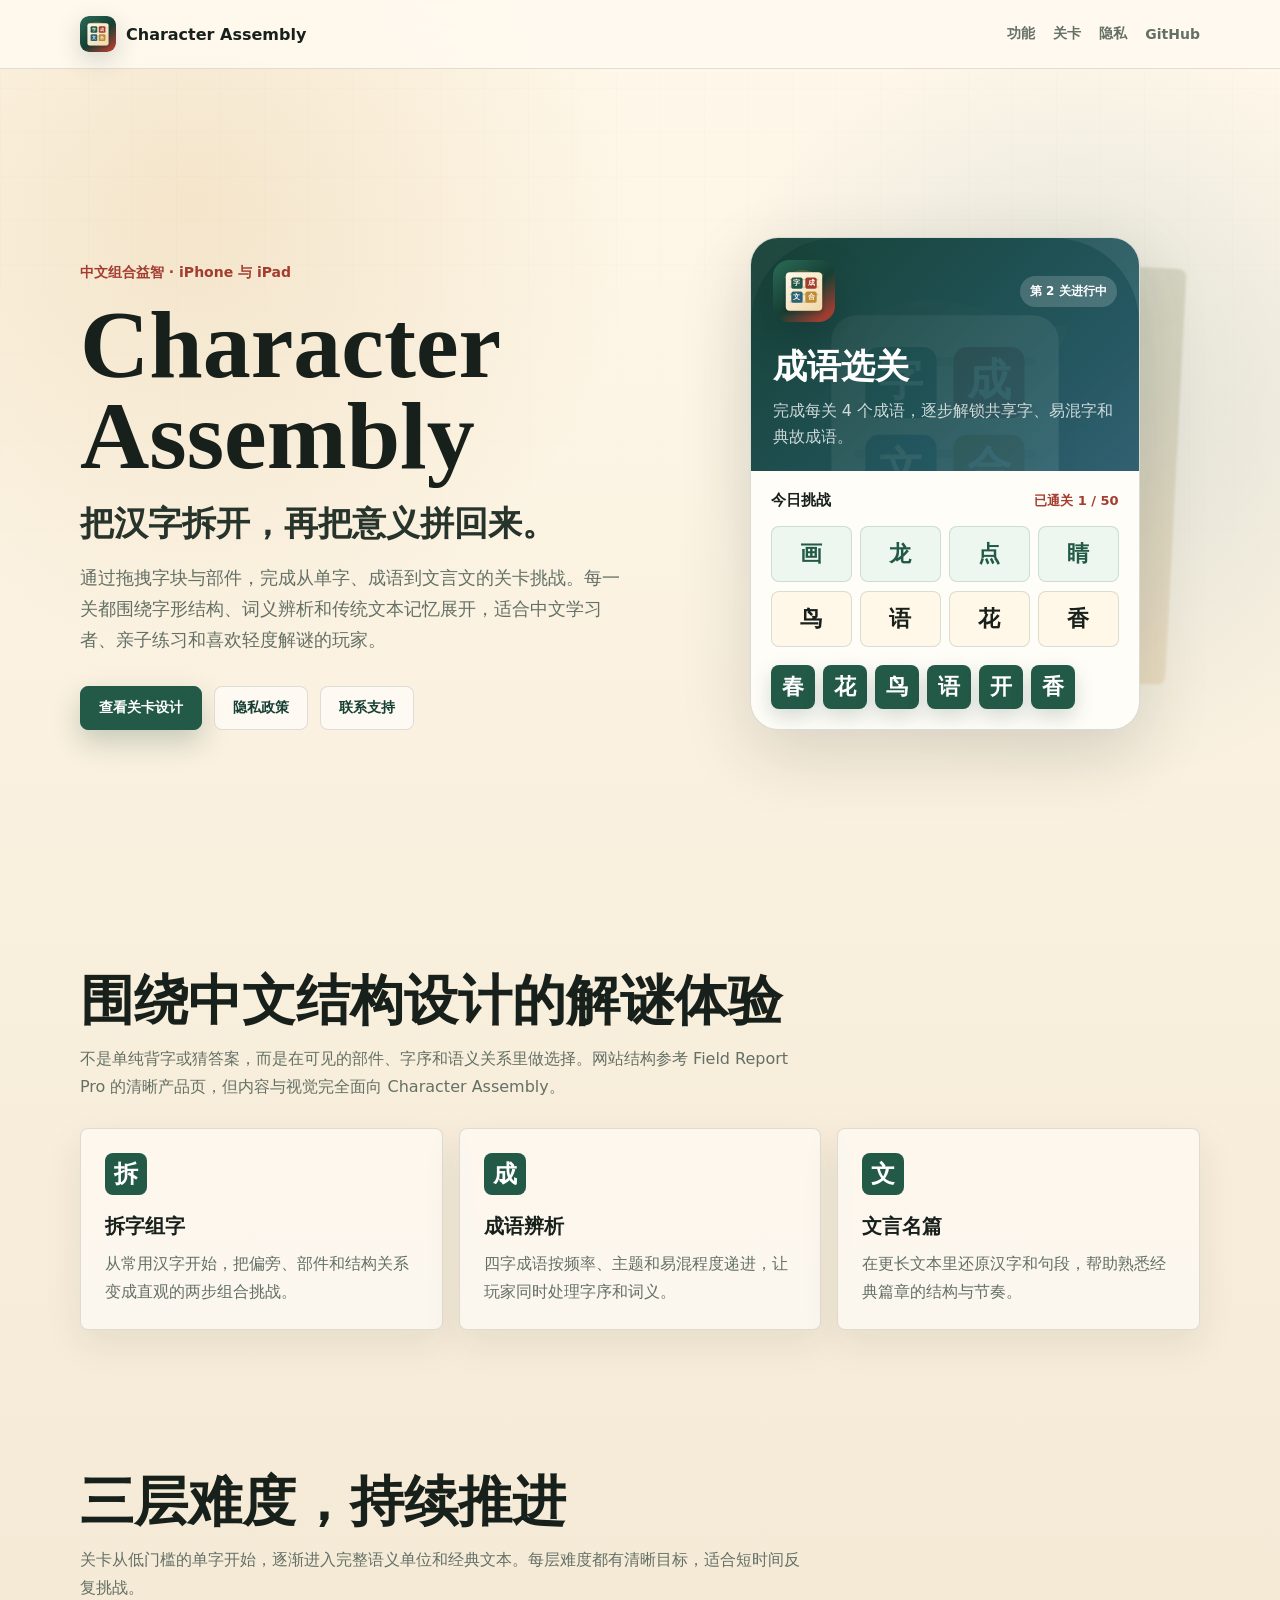
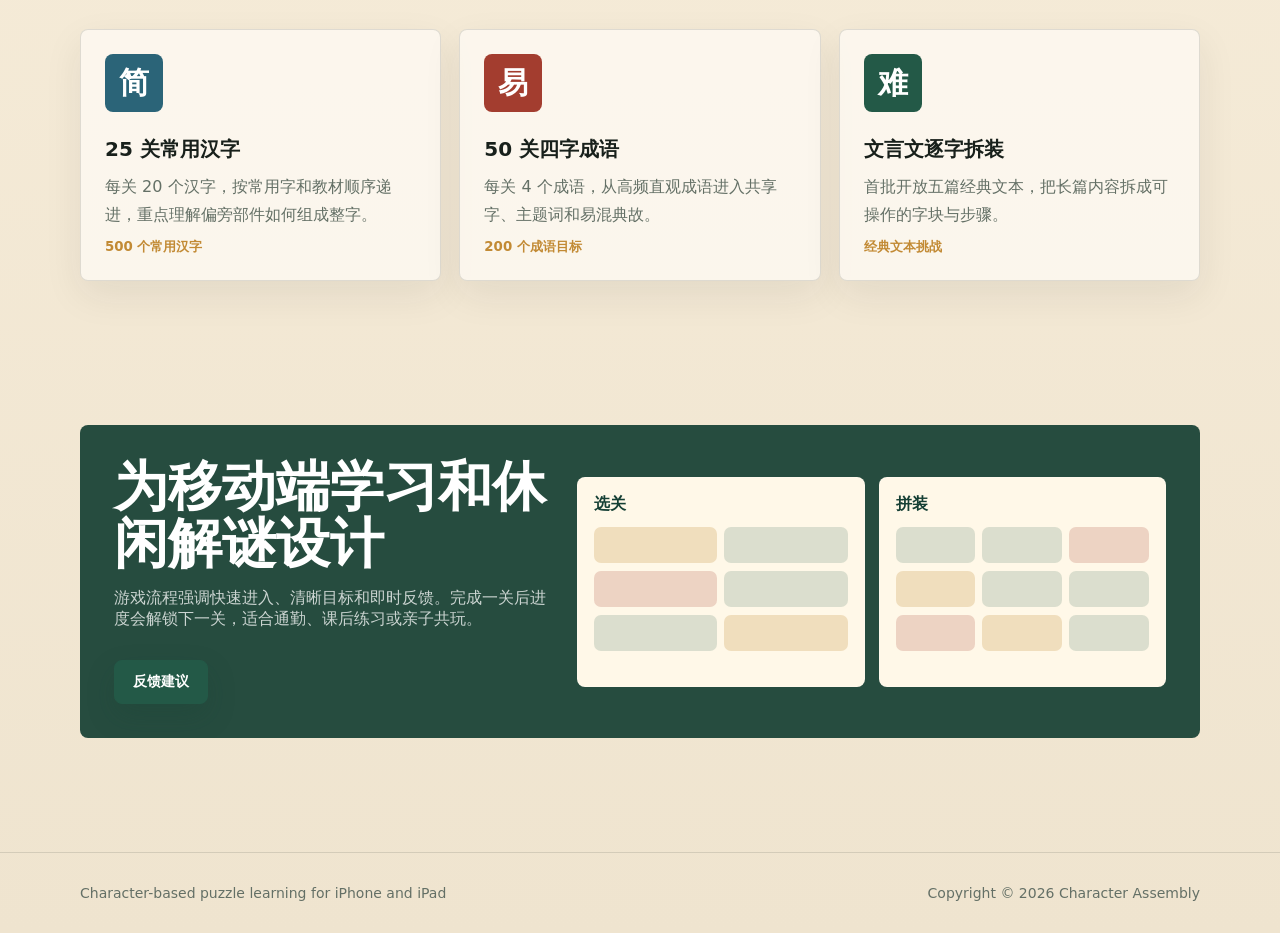
==== index.html @ bf9aca7c "官网" ====
<!doctype html>
<html lang="zh-CN">
  <head>
    <meta charset="utf-8">
    <meta name="viewport" content="width=device-width, initial-scale=1">
    <title>Character Assembly | 汉字、成语与文言文组合益智</title>
    <meta name="description" content="Character Assembly 是一款 iPhone 和 iPad 上的中文组合益智游戏，通过拆字、成语和文言文关卡学习汉字结构与传统文化。">
    <meta name="theme-color" content="#235947">
    <meta property="og:type" content="website">
    <meta property="og:site_name" content="Character Assembly">
    <meta property="og:title" content="Character Assembly">
    <meta property="og:description" content="汉字、成语与文言文组合益智游戏。">
    <meta property="og:image" content="https://phonixying.github.io/CharacterAssembly/assets/app-icon.svg">
    <link rel="icon" href="assets/app-icon.svg" type="image/svg+xml">
    <link rel="stylesheet" href="assets/site.css">
  </head>
  <body>
    <header class="site-header">
      <nav class="nav" aria-label="Main navigation">
        <a class="brand" href="./">
          <img src="assets/app-icon.svg" alt="">
          <span>Character Assembly</span>
        </a>
        <div class="nav-links">
          <a href="#features">功能</a>
          <a href="#stages">关卡</a>
          <a href="privacy/">隐私</a>
          <a href="https://github.com/PhonixYing/CharacterAssembly" target="_blank" rel="noreferrer">GitHub</a>
        </div>
      </nav>
    </header>

    <main class="page">
      <section class="hero">
        <div>
          <p class="eyebrow">中文组合益智 · iPhone 与 iPad</p>
          <h1>Character Assembly</h1>
          <p class="hero-subtitle">把汉字拆开，再把意义拼回来。</p>
          <p class="hero-copy">通过拖拽字块与部件，完成从单字、成语到文言文的关卡挑战。每一关都围绕字形结构、词义辨析和传统文本记忆展开，适合中文学习者、亲子练习和喜欢轻度解谜的玩家。</p>
          <div class="actions">
            <a class="button primary" href="#stages">查看关卡设计</a>
            <a class="button secondary" href="privacy/">隐私政策</a>
            <a class="button secondary" href="mailto:lidonghui11911@gmail.com">联系支持</a>
          </div>
        </div>

        <div class="hero-visual" aria-label="Character Assembly app preview">
          <div class="app-card">
            <div class="app-top">
              <div class="app-top-row">
                <img class="app-icon" src="assets/app-icon.svg" alt="">
                <span class="pill">第 2 关进行中</span>
              </div>
              <div class="app-title">成语选关</div>
              <p class="app-caption">完成每关 4 个成语，逐步解锁共享字、易混字和典故成语。</p>
            </div>
            <div class="stage-panel">
              <div class="app-stage-head">
                <strong>今日挑战</strong>
                <span class="progress">已通关 1 / 50</span>
              </div>
              <div class="stage-line">
                <div class="target done">画</div>
                <div class="target done">龙</div>
                <div class="target done">点</div>
                <div class="target done">睛</div>
              </div>
              <div class="stage-line">
                <div class="target">鸟</div>
                <div class="target">语</div>
                <div class="target">花</div>
                <div class="target">香</div>
              </div>
              <div class="tile-pool" aria-hidden="true">
                <span class="tile">春</span>
                <span class="tile">花</span>
                <span class="tile">鸟</span>
                <span class="tile">语</span>
                <span class="tile">开</span>
                <span class="tile">香</span>
              </div>
            </div>
          </div>
        </div>
      </section>

      <section class="section" id="features">
        <div class="section-head">
          <h2>围绕中文结构设计的解谜体验</h2>
          <p>不是单纯背字或猜答案，而是在可见的部件、字序和语义关系里做选择。网站结构参考 Field Report Pro 的清晰产品页，但内容与视觉完全面向 Character Assembly。</p>
        </div>
        <div class="feature-grid">
          <article class="feature">
            <div class="feature-mark">拆</div>
            <h3>拆字组字</h3>
            <p>从常用汉字开始，把偏旁、部件和结构关系变成直观的两步组合挑战。</p>
          </article>
          <article class="feature">
            <div class="feature-mark">成</div>
            <h3>成语辨析</h3>
            <p>四字成语按频率、主题和易混程度递进，让玩家同时处理字序和词义。</p>
          </article>
          <article class="feature">
            <div class="feature-mark">文</div>
            <h3>文言名篇</h3>
            <p>在更长文本里还原汉字和句段，帮助熟悉经典篇章的结构与节奏。</p>
          </article>
        </div>
      </section>

      <section class="section" id="stages">
        <div class="section-head">
          <h2>三层难度，持续推进</h2>
          <p>关卡从低门槛的单字开始，逐渐进入完整语义单位和经典文本。每层难度都有清晰目标，适合短时间反复挑战。</p>
        </div>
        <div class="modes">
          <article class="mode">
            <div class="mode-label">简</div>
            <h3>25 关常用汉字</h3>
            <p>每关 20 个汉字，按常用字和教材顺序递进，重点理解偏旁部件如何组成整字。</p>
            <small>500 个常用汉字</small>
          </article>
          <article class="mode">
            <div class="mode-label">易</div>
            <h3>50 关四字成语</h3>
            <p>每关 4 个成语，从高频直观成语进入共享字、主题词和易混典故。</p>
            <small>200 个成语目标</small>
          </article>
          <article class="mode">
            <div class="mode-label">难</div>
            <h3>文言文逐字拆装</h3>
            <p>首批开放五篇经典文本，把长篇内容拆成可操作的字块与步骤。</p>
            <small>经典文本挑战</small>
          </article>
        </div>
      </section>

      <section class="section">
        <div class="screenshot-band">
          <div>
            <h2>为移动端学习和休闲解谜设计</h2>
            <p>游戏流程强调快速进入、清晰目标和即时反馈。完成一关后进度会解锁下一关，适合通勤、课后练习或亲子共玩。</p>
            <div class="actions">
              <a class="button primary" href="mailto:lidonghui11911@gmail.com">反馈建议</a>
            </div>
          </div>
          <div class="screen-grid" aria-hidden="true">
            <div class="mini-screen">
              <strong>选关</strong>
              <div class="mini-row"><span class="mini-block gold"></span><span class="mini-block"></span></div>
              <div class="mini-row"><span class="mini-block red"></span><span class="mini-block"></span></div>
              <div class="mini-row"><span class="mini-block"></span><span class="mini-block gold"></span></div>
            </div>
            <div class="mini-screen">
              <strong>拼装</strong>
              <div class="mini-row"><span class="mini-block"></span><span class="mini-block"></span><span class="mini-block red"></span></div>
              <div class="mini-row"><span class="mini-block gold"></span><span class="mini-block"></span><span class="mini-block"></span></div>
              <div class="mini-row"><span class="mini-block red"></span><span class="mini-block gold"></span><span class="mini-block"></span></div>
            </div>
          </div>
        </div>
      </section>
    </main>

    <footer class="site-footer">
      <div class="footer-inner">
        <span>Character-based puzzle learning for iPhone and iPad</span>
        <span>Copyright © 2026 Character Assembly</span>
      </div>
    </footer>
  </body>
</html>
---- assets/site.css ----
:root {
  color-scheme: light;
  --ink: #18201b;
  --muted: #647066;
  --paper: #fffaf0;
  --paper-strong: #fff4dc;
  --line: rgba(45, 55, 47, 0.14);
  --green: #235947;
  --green-strong: #153f34;
  --red: #a33d2f;
  --gold: #c28a34;
  --blue: #2b6478;
  --white: #fffdf8;
  --shadow: 0 22px 70px rgba(36, 42, 34, 0.16);
}

* {
  box-sizing: border-box;
}

html {
  scroll-behavior: smooth;
}

body {
  margin: 0;
  font-family: Inter, ui-sans-serif, system-ui, -apple-system, BlinkMacSystemFont, "Segoe UI", sans-serif;
  color: var(--ink);
  background:
    radial-gradient(circle at 15% 8%, rgba(194, 138, 52, 0.16), transparent 28rem),
    radial-gradient(circle at 84% 16%, rgba(43, 100, 120, 0.14), transparent 24rem),
    linear-gradient(180deg, #fff8ea 0%, #f7edda 46%, #efe4cf 100%);
  min-height: 100vh;
}

body::before {
  content: "";
  position: fixed;
  inset: 0;
  pointer-events: none;
  opacity: 0.34;
  background-image:
    linear-gradient(rgba(24, 32, 27, 0.035) 1px, transparent 1px),
    linear-gradient(90deg, rgba(24, 32, 27, 0.035) 1px, transparent 1px);
  background-size: 44px 44px;
  mask-image: linear-gradient(to bottom, black, transparent 82%);
}

a {
  color: inherit;
  text-decoration: none;
}

img {
  display: block;
  max-width: 100%;
}

.site-header {
  position: sticky;
  top: 0;
  z-index: 20;
  border-bottom: 1px solid var(--line);
  background: rgba(255, 250, 240, 0.86);
  backdrop-filter: blur(18px);
}

.nav {
  width: min(1120px, calc(100% - 32px));
  margin: 0 auto;
  min-height: 68px;
  display: flex;
  align-items: center;
  justify-content: space-between;
  gap: 20px;
}

.brand {
  display: inline-flex;
  align-items: center;
  gap: 10px;
  font-weight: 800;
  letter-spacing: 0;
}

.brand img {
  width: 36px;
  height: 36px;
  border-radius: 9px;
  box-shadow: 0 8px 24px rgba(21, 63, 52, 0.18);
}

.nav-links {
  display: flex;
  align-items: center;
  gap: 18px;
  color: var(--muted);
  font-size: 14px;
  font-weight: 650;
}

.nav-links a:hover {
  color: var(--green);
}

.page {
  width: min(1120px, calc(100% - 32px));
  margin: 0 auto;
}

.hero {
  min-height: calc(100vh - 68px);
  display: grid;
  grid-template-columns: minmax(0, 1.04fr) minmax(320px, 0.96fr);
  gap: 56px;
  align-items: center;
  padding: 64px 0 40px;
}

.eyebrow {
  margin: 0 0 18px;
  color: var(--red);
  font-size: 14px;
  font-weight: 800;
}

h1 {
  margin: 0;
  font-family: ui-serif, "Songti SC", "STSong", Georgia, serif;
  font-size: clamp(48px, 8vw, 96px);
  line-height: 0.94;
  letter-spacing: 0;
}

.hero-subtitle {
  margin: 22px 0 0;
  max-width: 660px;
  font-size: clamp(20px, 3vw, 34px);
  line-height: 1.18;
  font-weight: 760;
  color: #27342c;
}

.hero-copy {
  margin: 20px 0 0;
  max-width: 620px;
  color: var(--muted);
  font-size: 18px;
  line-height: 1.72;
}

.actions {
  display: flex;
  flex-wrap: wrap;
  gap: 12px;
  margin-top: 30px;
}

.button {
  display: inline-flex;
  align-items: center;
  justify-content: center;
  min-height: 44px;
  padding: 0 18px;
  border-radius: 8px;
  border: 1px solid var(--line);
  font-weight: 800;
  font-size: 14px;
}

.button.primary {
  background: var(--green);
  color: white;
  border-color: var(--green);
  box-shadow: 0 12px 28px rgba(21, 63, 52, 0.22);
}

.button.secondary {
  background: rgba(255, 253, 248, 0.72);
  color: var(--green-strong);
}

.hero-visual {
  position: relative;
  min-height: 520px;
}

.hero-visual::before {
  content: "";
  position: absolute;
  inset: 22px 24px auto auto;
  width: 76%;
  height: 80%;
  background: linear-gradient(140deg, rgba(35, 89, 71, 0.18), rgba(194, 138, 52, 0.16));
  border-radius: 8px;
  transform: rotate(3deg);
  filter: blur(1px);
}

.app-card {
  position: relative;
  margin: 0 auto;
  width: min(390px, 100%);
  background: var(--white);
  border: 1px solid rgba(45, 55, 47, 0.18);
  border-radius: 28px;
  box-shadow: var(--shadow);
  overflow: hidden;
}

.app-top {
  padding: 22px;
  color: white;
  background:
    linear-gradient(135deg, rgba(21, 63, 52, 0.96), rgba(43, 100, 120, 0.9)),
    url("app-icon.svg");
  background-size: cover;
}

.app-top-row,
.app-stage-head,
.stage-line,
.tile-pool {
  display: flex;
  align-items: center;
}

.app-top-row {
  justify-content: space-between;
  gap: 14px;
}

.app-icon {
  width: 62px;
  height: 62px;
  border-radius: 16px;
  box-shadow: 0 18px 42px rgba(0, 0, 0, 0.18);
}

.pill {
  padding: 7px 10px;
  border-radius: 999px;
  background: rgba(255, 255, 255, 0.18);
  font-size: 12px;
  font-weight: 800;
}

.app-title {
  margin: 22px 0 8px;
  font-family: ui-serif, "Songti SC", "STSong", Georgia, serif;
  font-size: 34px;
  font-weight: 900;
}

.app-caption {
  margin: 0;
  color: rgba(255, 255, 255, 0.78);
  line-height: 1.6;
}

.stage-panel {
  padding: 20px;
}

.app-stage-head {
  justify-content: space-between;
  margin-bottom: 16px;
}

.app-stage-head strong {
  font-size: 15px;
}

.progress {
  color: var(--red);
  font-size: 13px;
  font-weight: 850;
}

.stage-line {
  gap: 8px;
  margin: 9px 0;
}

.target {
  flex: 1;
  padding: 12px 10px;
  border: 1px solid rgba(35, 89, 71, 0.16);
  border-radius: 8px;
  background: #fff7e7;
  text-align: center;
  font-family: ui-serif, "Songti SC", "STSong", Georgia, serif;
  font-size: 22px;
  font-weight: 850;
}

.target.done {
  color: var(--green);
  background: #edf7ef;
}

.tile-pool {
  flex-wrap: wrap;
  gap: 8px;
  margin-top: 18px;
}

.tile {
  width: 44px;
  height: 44px;
  display: grid;
  place-items: center;
  border-radius: 8px;
  background: var(--green);
  color: white;
  font-family: ui-serif, "Songti SC", "STSong", Georgia, serif;
  font-size: 22px;
  font-weight: 850;
  box-shadow: 0 8px 20px rgba(21, 63, 52, 0.18);
}

.section {
  padding: 72px 0;
}

.section-head {
  max-width: 720px;
  margin-bottom: 28px;
}

.section h2,
.doc h1,
.doc h2 {
  margin: 0;
  font-family: ui-serif, "Songti SC", "STSong", Georgia, serif;
  letter-spacing: 0;
}

.section h2 {
  font-size: clamp(32px, 5vw, 54px);
  line-height: 1.04;
}

.section-head p,
.feature p,
.mode p,
.doc p,
.doc li {
  color: var(--muted);
  line-height: 1.72;
}

.feature-grid {
  display: grid;
  grid-template-columns: repeat(3, minmax(0, 1fr));
  gap: 16px;
}

.feature,
.mode,
.privacy-summary {
  background: rgba(255, 253, 248, 0.68);
  border: 1px solid var(--line);
  border-radius: 8px;
  padding: 24px;
  box-shadow: 0 14px 38px rgba(36, 42, 34, 0.08);
}

.feature-mark {
  width: 42px;
  height: 42px;
  display: grid;
  place-items: center;
  border-radius: 8px;
  margin-bottom: 18px;
  background: var(--green);
  color: white;
  font-family: ui-serif, "Songti SC", "STSong", Georgia, serif;
  font-size: 24px;
  font-weight: 900;
}

.feature h3,
.mode h3 {
  margin: 0 0 10px;
  font-size: 20px;
}

.feature p,
.mode p {
  margin: 0;
}

.modes {
  display: grid;
  grid-template-columns: repeat(3, minmax(0, 1fr));
  gap: 18px;
}

.mode {
  min-height: 252px;
  display: flex;
  flex-direction: column;
}

.mode-label {
  width: 58px;
  height: 58px;
  display: grid;
  place-items: center;
  margin-bottom: 24px;
  border-radius: 8px;
  color: white;
  font-family: ui-serif, "Songti SC", "STSong", Georgia, serif;
  font-size: 30px;
  font-weight: 900;
}

.mode:nth-child(1) .mode-label {
  background: var(--blue);
}

.mode:nth-child(2) .mode-label {
  background: var(--red);
}

.mode:nth-child(3) .mode-label {
  background: var(--green);
}

.mode small {
  margin-top: auto;
  color: var(--gold);
  font-weight: 850;
}

.screenshot-band {
  display: grid;
  grid-template-columns: 0.85fr 1.15fr;
  gap: 28px;
  align-items: center;
  padding: 34px;
  border-radius: 8px;
  background: rgba(21, 63, 52, 0.92);
  color: white;
  overflow: hidden;
}

.screenshot-band h2 {
  color: white;
}

.screenshot-band p {
  color: rgba(255, 255, 255, 0.76);
}

.screen-grid {
  display: grid;
  grid-template-columns: repeat(2, minmax(0, 1fr));
  gap: 14px;
}

.mini-screen {
  min-height: 210px;
  border: 1px solid rgba(255, 255, 255, 0.16);
  border-radius: 8px;
  background: #fff8e8;
  color: var(--ink);
  padding: 16px;
}

.mini-screen strong {
  display: block;
  margin-bottom: 12px;
  color: var(--green-strong);
}

.mini-row {
  display: flex;
  gap: 7px;
  margin: 8px 0;
}

.mini-block {
  flex: 1;
  height: 36px;
  border-radius: 7px;
  background: rgba(35, 89, 71, 0.16);
}

.mini-block.red {
  background: rgba(163, 61, 47, 0.2);
}

.mini-block.gold {
  background: rgba(194, 138, 52, 0.24);
}

.site-footer {
  border-top: 1px solid var(--line);
  margin-top: 42px;
  padding: 32px 0;
  color: var(--muted);
}

.footer-inner {
  width: min(1120px, calc(100% - 32px));
  margin: 0 auto;
  display: flex;
  justify-content: space-between;
  gap: 20px;
  flex-wrap: wrap;
  font-size: 14px;
}

.doc {
  width: min(820px, calc(100% - 32px));
  margin: 0 auto;
  padding: 64px 0 80px;
}

.doc h1 {
  font-size: clamp(40px, 7vw, 68px);
}

.doc h2 {
  margin-top: 36px;
  font-size: 28px;
}

.doc code {
  padding: 2px 6px;
  border-radius: 6px;
  background: rgba(35, 89, 71, 0.09);
  color: var(--green-strong);
}

.privacy-summary {
  margin: 28px 0;
}

@media (max-width: 860px) {
  .nav {
    min-height: 62px;
  }

  .nav-links {
    gap: 12px;
    font-size: 13px;
  }

  .hero {
    min-height: auto;
    grid-template-columns: 1fr;
    gap: 36px;
    padding-top: 46px;
  }

  .hero-visual {
    min-height: auto;
  }

  .feature-grid,
  .modes,
  .screenshot-band {
    grid-template-columns: 1fr;
  }

  .screenshot-band {
    padding: 24px;
  }
}

@media (max-width: 560px) {
  .nav {
    width: min(100% - 24px, 1120px);
  }

  .brand span {
    display: none;
  }

  .page,
  .footer-inner,
  .doc {
    width: min(100% - 24px, 1120px);
  }

  .nav-links {
    gap: 10px;
  }

  .hero {
    padding-top: 34px;
  }

  .actions {
    display: grid;
  }

  .button {
    width: 100%;
  }

  .app-card {
    border-radius: 20px;
  }

  .screen-grid {
    grid-template-columns: 1fr;
  }
}
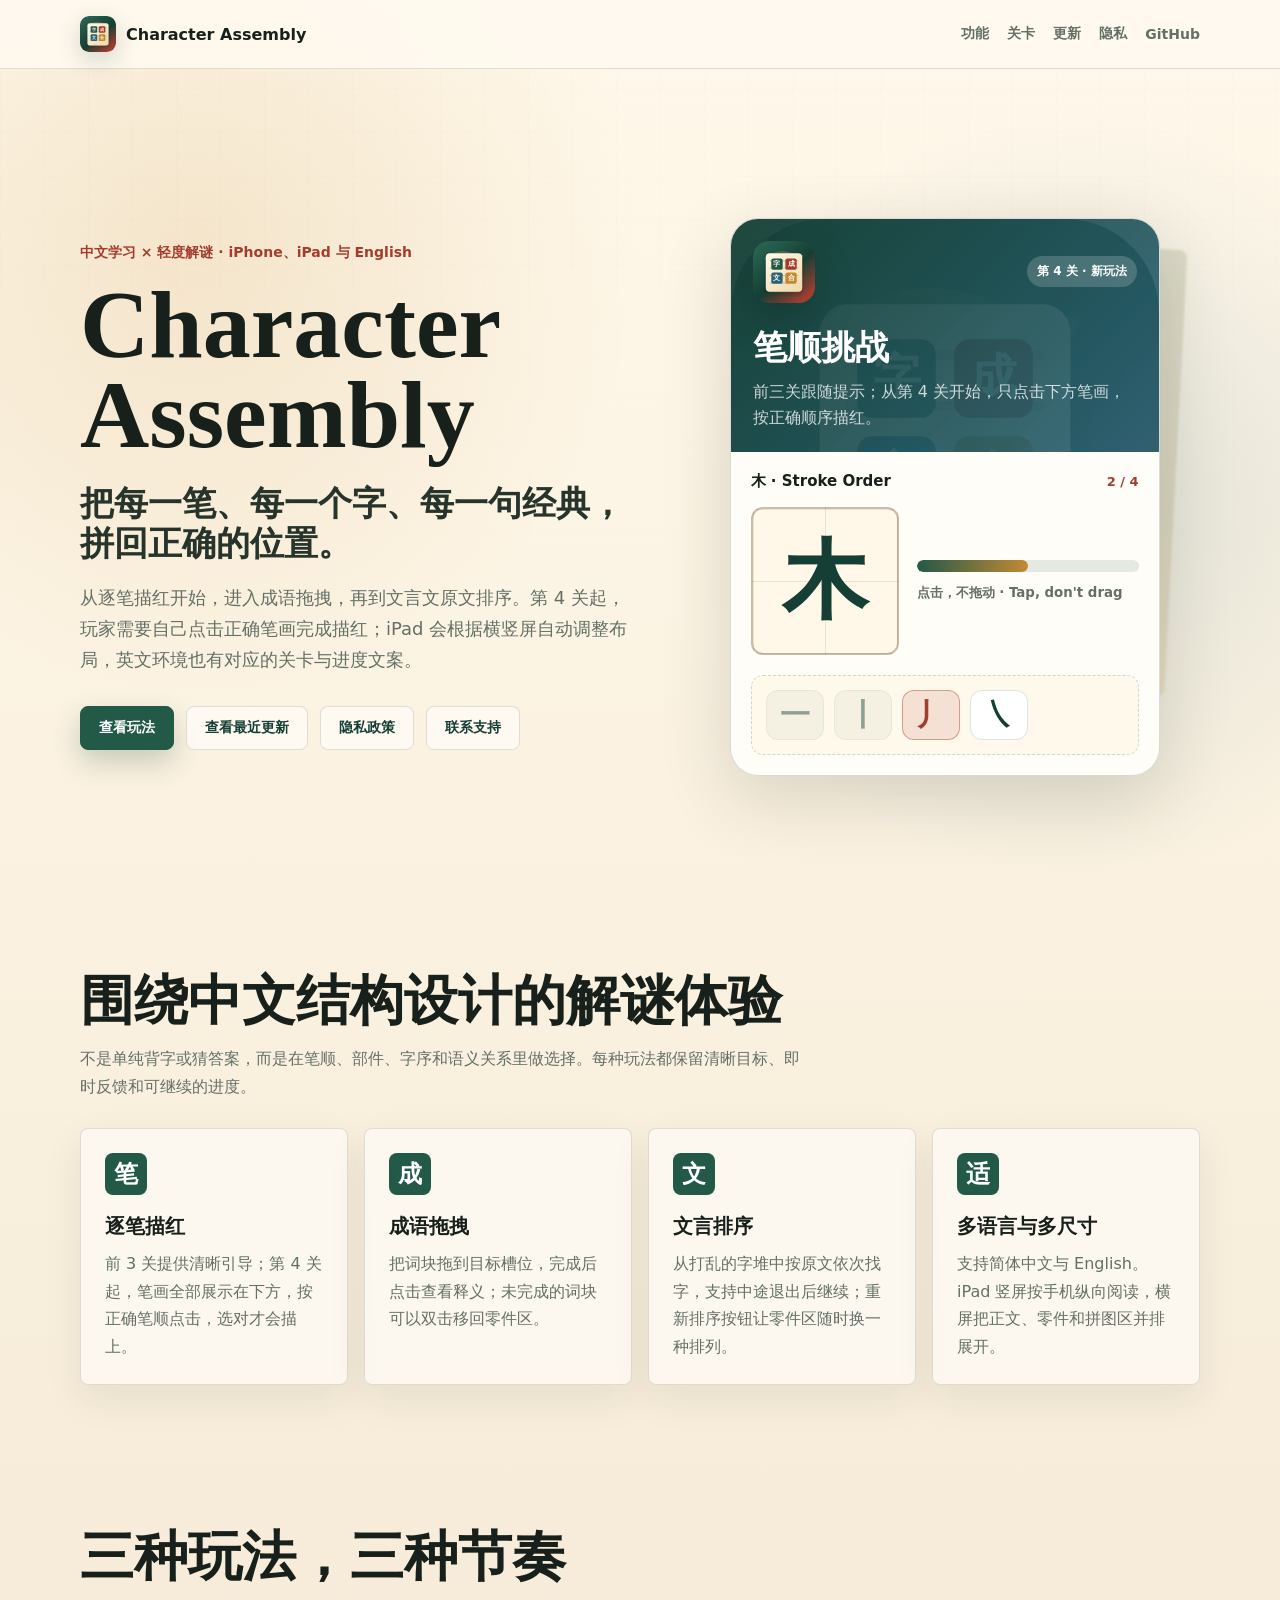
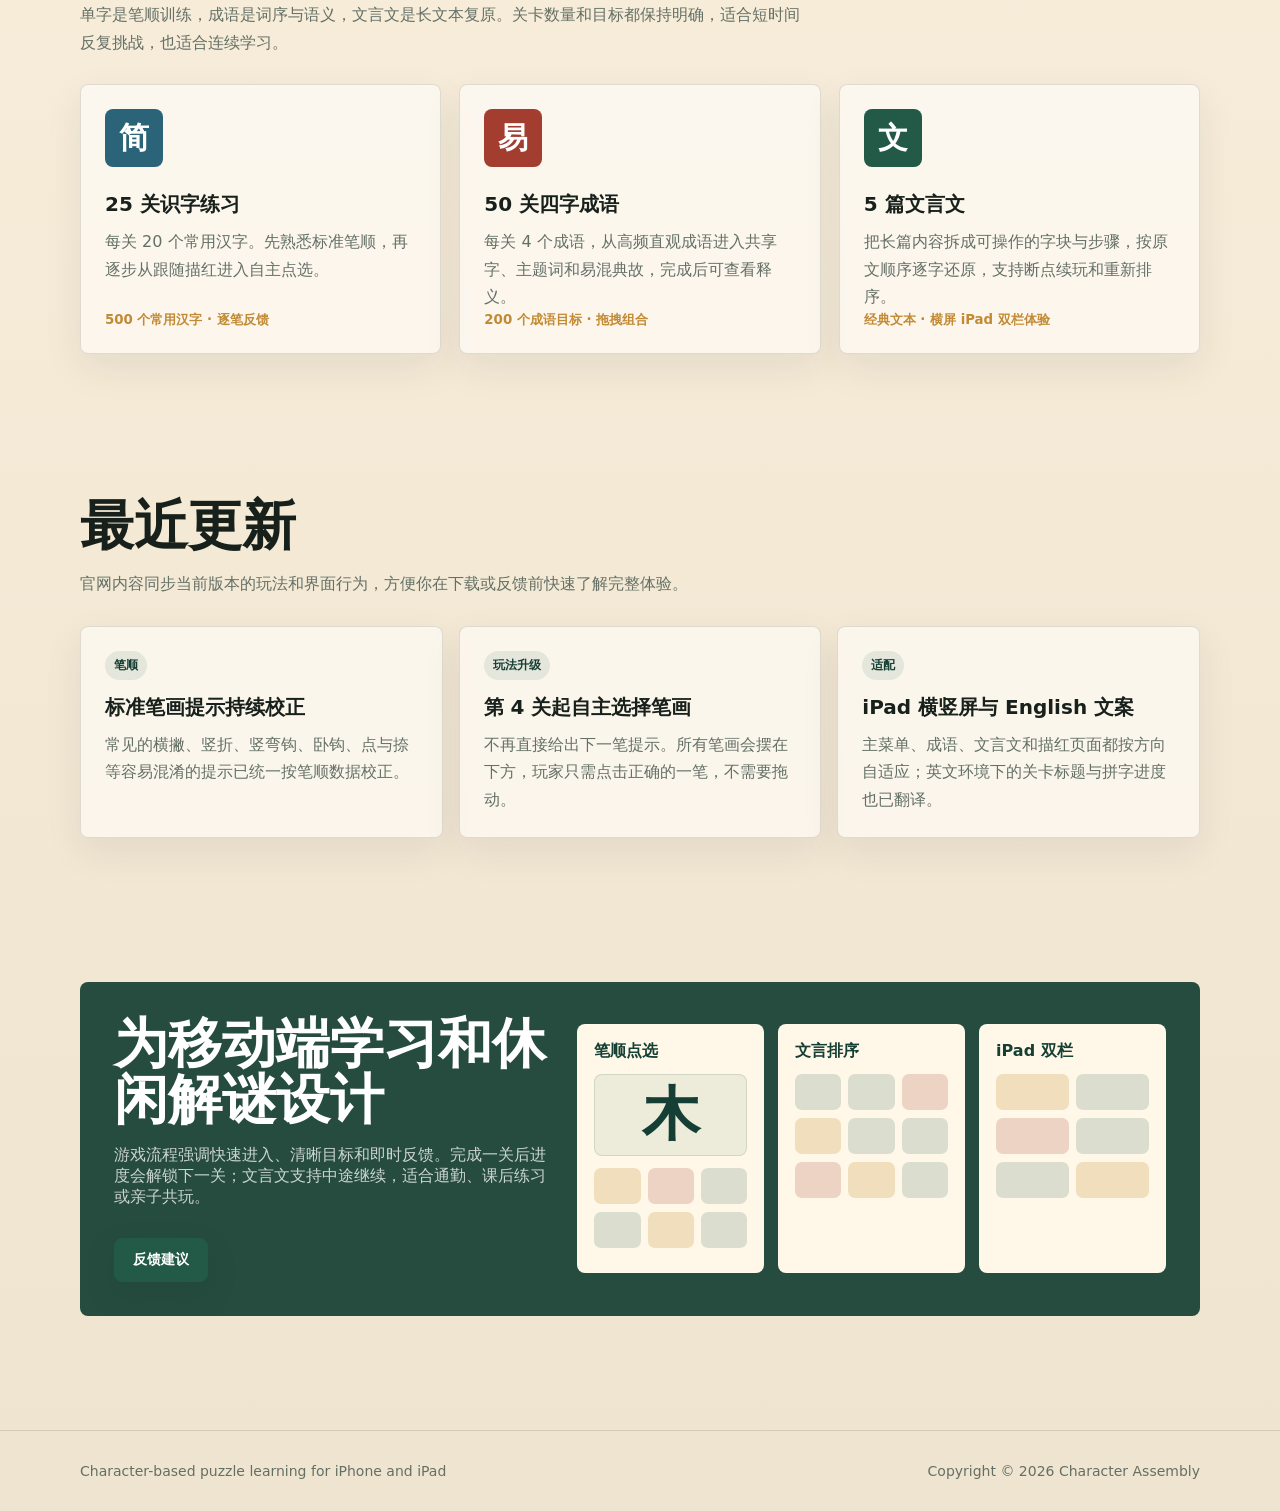
==== commit d525b59d: "官网更新" ====
--- a/index.html
+++ b/index.html
@@ -3,13 +3,13 @@
   <head>
     <meta charset="utf-8">
     <meta name="viewport" content="width=device-width, initial-scale=1">
-    <title>Character Assembly | 汉字、成语与文言文组合益智</title>
-    <meta name="description" content="Character Assembly 是一款 iPhone 和 iPad 上的中文组合益智游戏，通过拆字、成语和文言文关卡学习汉字结构与传统文化。">
+    <title>Character Assembly | 学汉字、拼成语、读文言文</title>
+    <meta name="description" content="Character Assembly 是一款支持 iPhone、iPad 和 English 界面的中文学习解谜游戏：逐笔描红、拖拽成语、按原文还原文言经典。">
     <meta name="theme-color" content="#235947">
     <meta property="og:type" content="website">
     <meta property="og:site_name" content="Character Assembly">
     <meta property="og:title" content="Character Assembly">
-    <meta property="og:description" content="汉字、成语与文言文组合益智游戏。">
+    <meta property="og:description" content="逐笔描红、拖拽成语、按原文还原文言经典。">
     <meta property="og:image" content="https://phonixying.github.io/CharacterAssembly/assets/app-icon.svg">
     <link rel="icon" href="assets/app-icon.svg" type="image/svg+xml">
     <link rel="stylesheet" href="assets/site.css">
@@ -24,6 +24,7 @@
         <div class="nav-links">
           <a href="#features">功能</a>
           <a href="#stages">关卡</a>
+          <a href="#updates">更新</a>
           <a href="privacy/">隐私</a>
           <a href="https://github.com/PhonixYing/CharacterAssembly" target="_blank" rel="noreferrer">GitHub</a>
         </div>
@@ -33,12 +34,13 @@
     <main class="page">
       <section class="hero">
         <div>
-          <p class="eyebrow">中文组合益智 · iPhone 与 iPad</p>
+          <p class="eyebrow">中文学习 × 轻度解谜 · iPhone、iPad 与 English</p>
           <h1>Character Assembly</h1>
-          <p class="hero-subtitle">把汉字拆开，再把意义拼回来。</p>
-          <p class="hero-copy">通过拖拽字块与部件，完成从单字、成语到文言文的关卡挑战。每一关都围绕字形结构、词义辨析和传统文本记忆展开，适合中文学习者、亲子练习和喜欢轻度解谜的玩家。</p>
+          <p class="hero-subtitle">把每一笔、每一个字、每一句经典，拼回正确的位置。</p>
+          <p class="hero-copy">从逐笔描红开始，进入成语拖拽，再到文言文原文排序。第 4 关起，玩家需要自己点击正确笔画完成描红；iPad 会根据横竖屏自动调整布局，英文环境也有对应的关卡与进度文案。</p>
           <div class="actions">
-            <a class="button primary" href="#stages">查看关卡设计</a>
+            <a class="button primary" href="#features">查看玩法</a>
+            <a class="button secondary" href="#updates">查看最近更新</a>
             <a class="button secondary" href="privacy/">隐私政策</a>
             <a class="button secondary" href="mailto:lidonghui11911@gmail.com">联系支持</a>
           </div>
@@ -49,35 +51,28 @@
             <div class="app-top">
               <div class="app-top-row">
                 <img class="app-icon" src="assets/app-icon.svg" alt="">
-                <span class="pill">第 2 关进行中</span>
-              </div>
-              <div class="app-title">成语选关</div>
-              <p class="app-caption">完成每关 4 个成语，逐步解锁共享字、易混字和典故成语。</p>
+                <span class="pill">第 4 关 · 新玩法</span>
+              </div>
+              <div class="app-title">笔顺挑战</div>
+              <p class="app-caption">前三关跟随提示；从第 4 关开始，只点击下方笔画，按正确顺序描红。</p>
             </div>
             <div class="stage-panel">
-              <div class="app-stage-head">
-                <strong>今日挑战</strong>
-                <span class="progress">已通关 1 / 50</span>
-              </div>
-              <div class="stage-line">
-                <div class="target done">画</div>
-                <div class="target done">龙</div>
-                <div class="target done">点</div>
-                <div class="target done">睛</div>
-              </div>
-              <div class="stage-line">
-                <div class="target">鸟</div>
-                <div class="target">语</div>
-                <div class="target">花</div>
-                <div class="target">香</div>
-              </div>
-              <div class="tile-pool" aria-hidden="true">
-                <span class="tile">春</span>
-                <span class="tile">花</span>
-                <span class="tile">鸟</span>
-                <span class="tile">语</span>
-                <span class="tile">开</span>
-                <span class="tile">香</span>
+              <div class="stroke-demo-head">
+                <strong>木 · Stroke Order</strong>
+                <span class="progress">2 / 4</span>
+              </div>
+              <div class="stroke-demo">
+                <div class="glyph-preview" aria-label="汉字木">木</div>
+                <div class="stroke-status">
+                  <div class="stroke-progress-bar"><span></span></div>
+                  <small>点击，不拖动 · Tap, don't drag</small>
+                </div>
+              </div>
+              <div class="stroke-options" aria-hidden="true">
+                <span class="stroke-chip done">一</span>
+                <span class="stroke-chip done">丨</span>
+                <span class="stroke-chip active">丿</span>
+                <span class="stroke-chip">㇏</span>
               </div>
             </div>
           </div>
@@ -87,50 +82,79 @@
       <section class="section" id="features">
         <div class="section-head">
           <h2>围绕中文结构设计的解谜体验</h2>
-          <p>不是单纯背字或猜答案，而是在可见的部件、字序和语义关系里做选择。网站结构参考 Field Report Pro 的清晰产品页，但内容与视觉完全面向 Character Assembly。</p>
+          <p>不是单纯背字或猜答案，而是在笔顺、部件、字序和语义关系里做选择。每种玩法都保留清晰目标、即时反馈和可继续的进度。</p>
         </div>
         <div class="feature-grid">
           <article class="feature">
-            <div class="feature-mark">拆</div>
-            <h3>拆字组字</h3>
-            <p>从常用汉字开始，把偏旁、部件和结构关系变成直观的两步组合挑战。</p>
+            <div class="feature-mark">笔</div>
+            <h3>逐笔描红</h3>
+            <p>前 3 关提供清晰引导；第 4 关起，笔画全部展示在下方，按正确笔顺点击，选对才会描上。</p>
           </article>
           <article class="feature">
             <div class="feature-mark">成</div>
-            <h3>成语辨析</h3>
-            <p>四字成语按频率、主题和易混程度递进，让玩家同时处理字序和词义。</p>
+            <h3>成语拖拽</h3>
+            <p>把词块拖到目标槽位，完成后点击查看释义；未完成的词块可以双击移回零件区。</p>
           </article>
           <article class="feature">
             <div class="feature-mark">文</div>
-            <h3>文言名篇</h3>
-            <p>在更长文本里还原汉字和句段，帮助熟悉经典篇章的结构与节奏。</p>
+            <h3>文言排序</h3>
+            <p>从打乱的字堆中按原文依次找字，支持中途退出后继续；重新排序按钮让零件区随时换一种排列。</p>
+          </article>
+          <article class="feature">
+            <div class="feature-mark">适</div>
+            <h3>多语言与多尺寸</h3>
+            <p>支持简体中文与 English。iPad 竖屏按手机纵向阅读，横屏把正文、零件和拼图区并排展开。</p>
           </article>
         </div>
       </section>
 
       <section class="section" id="stages">
         <div class="section-head">
-          <h2>三层难度，持续推进</h2>
-          <p>关卡从低门槛的单字开始，逐渐进入完整语义单位和经典文本。每层难度都有清晰目标，适合短时间反复挑战。</p>
+          <h2>三种玩法，三种节奏</h2>
+          <p>单字是笔顺训练，成语是词序与语义，文言文是长文本复原。关卡数量和目标都保持明确，适合短时间反复挑战，也适合连续学习。</p>
         </div>
         <div class="modes">
           <article class="mode">
             <div class="mode-label">简</div>
-            <h3>25 关常用汉字</h3>
-            <p>每关 20 个汉字，按常用字和教材顺序递进，重点理解偏旁部件如何组成整字。</p>
-            <small>500 个常用汉字</small>
+            <h3>25 关识字练习</h3>
+            <p>每关 20 个常用汉字。先熟悉标准笔顺，再逐步从跟随描红进入自主点选。</p>
+            <small>500 个常用汉字 · 逐笔反馈</small>
           </article>
           <article class="mode">
             <div class="mode-label">易</div>
             <h3>50 关四字成语</h3>
-            <p>每关 4 个成语，从高频直观成语进入共享字、主题词和易混典故。</p>
-            <small>200 个成语目标</small>
+            <p>每关 4 个成语，从高频直观成语进入共享字、主题词和易混典故，完成后可查看释义。</p>
+            <small>200 个成语目标 · 拖拽组合</small>
           </article>
           <article class="mode">
-            <div class="mode-label">难</div>
-            <h3>文言文逐字拆装</h3>
-            <p>首批开放五篇经典文本，把长篇内容拆成可操作的字块与步骤。</p>
-            <small>经典文本挑战</small>
+            <div class="mode-label">文</div>
+            <h3>5 篇文言文</h3>
+            <p>把长篇内容拆成可操作的字块与步骤，按原文顺序逐字还原，支持断点续玩和重新排序。</p>
+            <small>经典文本 · 横屏 iPad 双栏体验</small>
+          </article>
+        </div>
+      </section>
+
+      <section class="section" id="updates">
+        <div class="section-head">
+          <h2>最近更新</h2>
+          <p>官网内容同步当前版本的玩法和界面行为，方便你在下载或反馈前快速了解完整体验。</p>
+        </div>
+        <div class="update-grid">
+          <article class="update-card">
+            <span class="update-kicker">笔顺</span>
+            <h3>标准笔画提示持续校正</h3>
+            <p>常见的横撇、竖折、竖弯钩、卧钩、点与捺等容易混淆的提示已统一按笔顺数据校正。</p>
+          </article>
+          <article class="update-card">
+            <span class="update-kicker">玩法升级</span>
+            <h3>第 4 关起自主选择笔画</h3>
+            <p>不再直接给出下一笔提示。所有笔画会摆在下方，玩家只需点击正确的一笔，不需要拖动。</p>
+          </article>
+          <article class="update-card">
+            <span class="update-kicker">适配</span>
+            <h3>iPad 横竖屏与 English 文案</h3>
+            <p>主菜单、成语、文言文和描红页面都按方向自适应；英文环境下的关卡标题与拼字进度也已翻译。</p>
           </article>
         </div>
       </section>
@@ -139,23 +163,29 @@
         <div class="screenshot-band">
           <div>
             <h2>为移动端学习和休闲解谜设计</h2>
-            <p>游戏流程强调快速进入、清晰目标和即时反馈。完成一关后进度会解锁下一关，适合通勤、课后练习或亲子共玩。</p>
+            <p>游戏流程强调快速进入、清晰目标和即时反馈。完成一关后进度会解锁下一关；文言文支持中途继续，适合通勤、课后练习或亲子共玩。</p>
             <div class="actions">
               <a class="button primary" href="mailto:lidonghui11911@gmail.com">反馈建议</a>
             </div>
           </div>
           <div class="screen-grid" aria-hidden="true">
             <div class="mini-screen">
-              <strong>选关</strong>
+              <strong>笔顺点选</strong>
+              <div class="mini-glyph">木</div>
+              <div class="mini-row"><span class="mini-block gold"></span><span class="mini-block red"></span><span class="mini-block"></span></div>
+              <div class="mini-row"><span class="mini-block"></span><span class="mini-block gold"></span><span class="mini-block"></span></div>
+            </div>
+            <div class="mini-screen">
+              <strong>文言排序</strong>
+              <div class="mini-row"><span class="mini-block"></span><span class="mini-block"></span><span class="mini-block red"></span></div>
+              <div class="mini-row"><span class="mini-block gold"></span><span class="mini-block"></span><span class="mini-block"></span></div>
+              <div class="mini-row"><span class="mini-block red"></span><span class="mini-block gold"></span><span class="mini-block"></span></div>
+            </div>
+            <div class="mini-screen">
+              <strong>iPad 双栏</strong>
               <div class="mini-row"><span class="mini-block gold"></span><span class="mini-block"></span></div>
               <div class="mini-row"><span class="mini-block red"></span><span class="mini-block"></span></div>
               <div class="mini-row"><span class="mini-block"></span><span class="mini-block gold"></span></div>
-            </div>
-            <div class="mini-screen">
-              <strong>拼装</strong>
-              <div class="mini-row"><span class="mini-block"></span><span class="mini-block"></span><span class="mini-block red"></span></div>
-              <div class="mini-row"><span class="mini-block gold"></span><span class="mini-block"></span><span class="mini-block"></span></div>
-              <div class="mini-row"><span class="mini-block red"></span><span class="mini-block gold"></span><span class="mini-block"></span></div>
             </div>
           </div>
         </div>
--- a/assets/site.css
+++ b/assets/site.css
@@ -200,7 +200,7 @@
 .app-card {
   position: relative;
   margin: 0 auto;
-  width: min(390px, 100%);
+  width: min(430px, 100%);
   background: var(--white);
   border: 1px solid rgba(45, 55, 47, 0.18);
   border-radius: 28px;
@@ -219,8 +219,10 @@
 
 .app-top-row,
 .app-stage-head,
+.stroke-demo-head,
 .stage-line,
-.tile-pool {
+.tile-pool,
+.stroke-options {
   display: flex;
   align-items: center;
 }
@@ -262,12 +264,14 @@
   padding: 20px;
 }
 
-.app-stage-head {
+.app-stage-head,
+.stroke-demo-head {
   justify-content: space-between;
   margin-bottom: 16px;
 }
 
-.app-stage-head strong {
+.app-stage-head strong,
+.stroke-demo-head strong {
   font-size: 15px;
 }
 
@@ -299,10 +303,100 @@
   background: #edf7ef;
 }
 
+.stroke-demo {
+  display: grid;
+  grid-template-columns: 148px minmax(0, 1fr);
+  gap: 18px;
+  align-items: center;
+}
+
+.glyph-preview {
+  aspect-ratio: 1;
+  display: grid;
+  place-items: center;
+  border: 2px solid rgba(99, 72, 39, 0.34);
+  border-radius: 12px;
+  background:
+    linear-gradient(rgba(99, 72, 39, 0.12) 1px, transparent 1px),
+    linear-gradient(90deg, rgba(99, 72, 39, 0.12) 1px, transparent 1px),
+    #fff8e8;
+  background-size: 50% 50%;
+  color: var(--green-strong);
+  font-family: ui-serif, "Songti SC", "STSong", Georgia, serif;
+  font-size: 86px;
+  font-weight: 900;
+}
+
+.stroke-status {
+  display: grid;
+  gap: 12px;
+}
+
+.stroke-status small {
+  color: var(--muted);
+  font-weight: 750;
+}
+
+.stroke-progress-bar {
+  height: 12px;
+  border-radius: 999px;
+  overflow: hidden;
+  background: rgba(35, 89, 71, 0.12);
+}
+
+.stroke-progress-bar span {
+  display: block;
+  width: 50%;
+  height: 100%;
+  border-radius: inherit;
+  background: linear-gradient(90deg, var(--green), var(--gold));
+}
+
+.stroke-options {
+  flex-wrap: wrap;
+  gap: 10px;
+  margin-top: 20px;
+  padding: 14px;
+  border: 1px dashed rgba(35, 89, 71, 0.2);
+  border-radius: 12px;
+  background: rgba(255, 247, 231, 0.72);
+}
+
+.stroke-chip {
+  width: 58px;
+  height: 50px;
+  display: grid;
+  place-items: center;
+  border: 1px solid rgba(35, 89, 71, 0.15);
+  border-radius: 12px;
+  background: white;
+  color: var(--green-strong);
+  font-family: ui-serif, "Songti SC", "STSong", Georgia, serif;
+  font-size: 30px;
+  font-weight: 900;
+}
+
+.stroke-chip.done {
+  opacity: 0.48;
+  background: rgba(35, 89, 71, 0.10);
+}
+
+.stroke-chip.active {
+  border-color: rgba(163, 61, 47, 0.42);
+  background: rgba(163, 61, 47, 0.12);
+  color: var(--red);
+}
+
 .tile-pool {
+  align-items: flex-start;
   flex-wrap: wrap;
-  gap: 8px;
-  margin-top: 18px;
+  gap: 10px;
+  min-height: 118px;
+  margin-top: 20px;
+  padding: 14px;
+  border: 1px dashed rgba(35, 89, 71, 0.2);
+  border-radius: 12px;
+  background: rgba(255, 247, 231, 0.72);
 }
 
 .tile {
@@ -344,6 +438,7 @@
 .section-head p,
 .feature p,
 .mode p,
+.update-card p,
 .doc p,
 .doc li {
   color: var(--muted);
@@ -352,12 +447,13 @@
 
 .feature-grid {
   display: grid;
-  grid-template-columns: repeat(3, minmax(0, 1fr));
+  grid-template-columns: repeat(4, minmax(0, 1fr));
   gap: 16px;
 }
 
 .feature,
 .mode,
+.update-card,
 .privacy-summary {
   background: rgba(255, 253, 248, 0.68);
   border: 1px solid var(--line);
@@ -381,14 +477,33 @@
 }
 
 .feature h3,
-.mode h3 {
+.mode h3,
+.update-card h3 {
   margin: 0 0 10px;
   font-size: 20px;
 }
 
 .feature p,
-.mode p {
+.mode p,
+.update-card p {
   margin: 0;
+}
+
+.update-grid {
+  display: grid;
+  grid-template-columns: repeat(3, minmax(0, 1fr));
+  gap: 16px;
+}
+
+.update-kicker {
+  display: inline-flex;
+  margin-bottom: 14px;
+  padding: 6px 9px;
+  border-radius: 999px;
+  background: rgba(35, 89, 71, 0.10);
+  color: var(--green-strong);
+  font-size: 12px;
+  font-weight: 850;
 }
 
 .modes {
@@ -456,7 +571,7 @@
 
 .screen-grid {
   display: grid;
-  grid-template-columns: repeat(2, minmax(0, 1fr));
+  grid-template-columns: repeat(3, minmax(0, 1fr));
   gap: 14px;
 }
 
@@ -473,6 +588,20 @@
   display: block;
   margin-bottom: 12px;
   color: var(--green-strong);
+}
+
+.mini-glyph {
+  height: 82px;
+  display: grid;
+  place-items: center;
+  margin-bottom: 12px;
+  border: 1px solid rgba(35, 89, 71, 0.14);
+  border-radius: 8px;
+  background: rgba(35, 89, 71, 0.08);
+  color: var(--green-strong);
+  font-family: ui-serif, "Songti SC", "STSong", Georgia, serif;
+  font-size: 58px;
+  font-weight: 900;
 }
 
 .mini-row {
@@ -561,8 +690,13 @@
   }
 
   .feature-grid,
+  .update-grid,
   .modes,
   .screenshot-band {
+    grid-template-columns: 1fr;
+  }
+
+  .screen-grid {
     grid-template-columns: 1fr;
   }
 
@@ -590,6 +724,10 @@
     gap: 10px;
   }
 
+  .nav-links a[href*="github"] {
+    display: none;
+  }
+
   .hero {
     padding-top: 34px;
   }
@@ -606,7 +744,13 @@
     border-radius: 20px;
   }
 
+  .stroke-demo,
   .screen-grid {
     grid-template-columns: 1fr;
   }
-}
+
+  .glyph-preview {
+    max-width: 180px;
+    margin: 0 auto;
+  }
+}
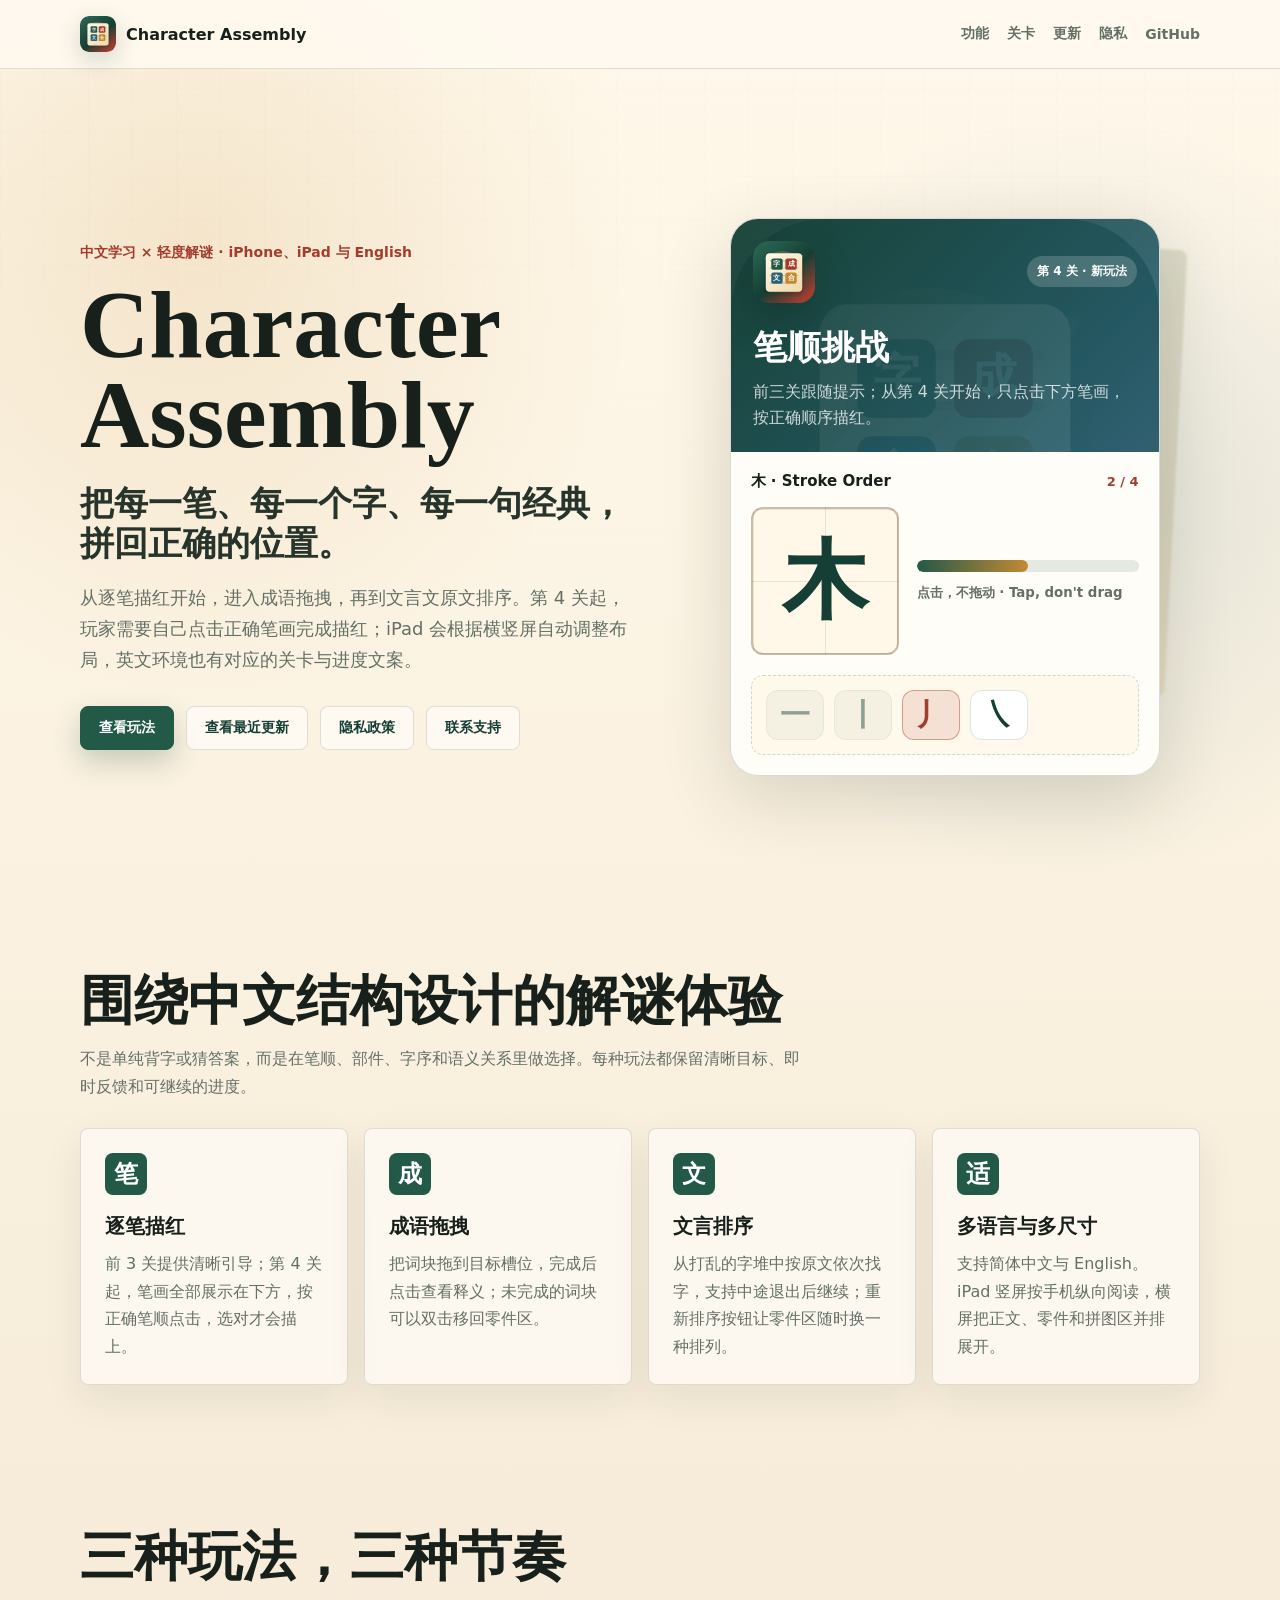
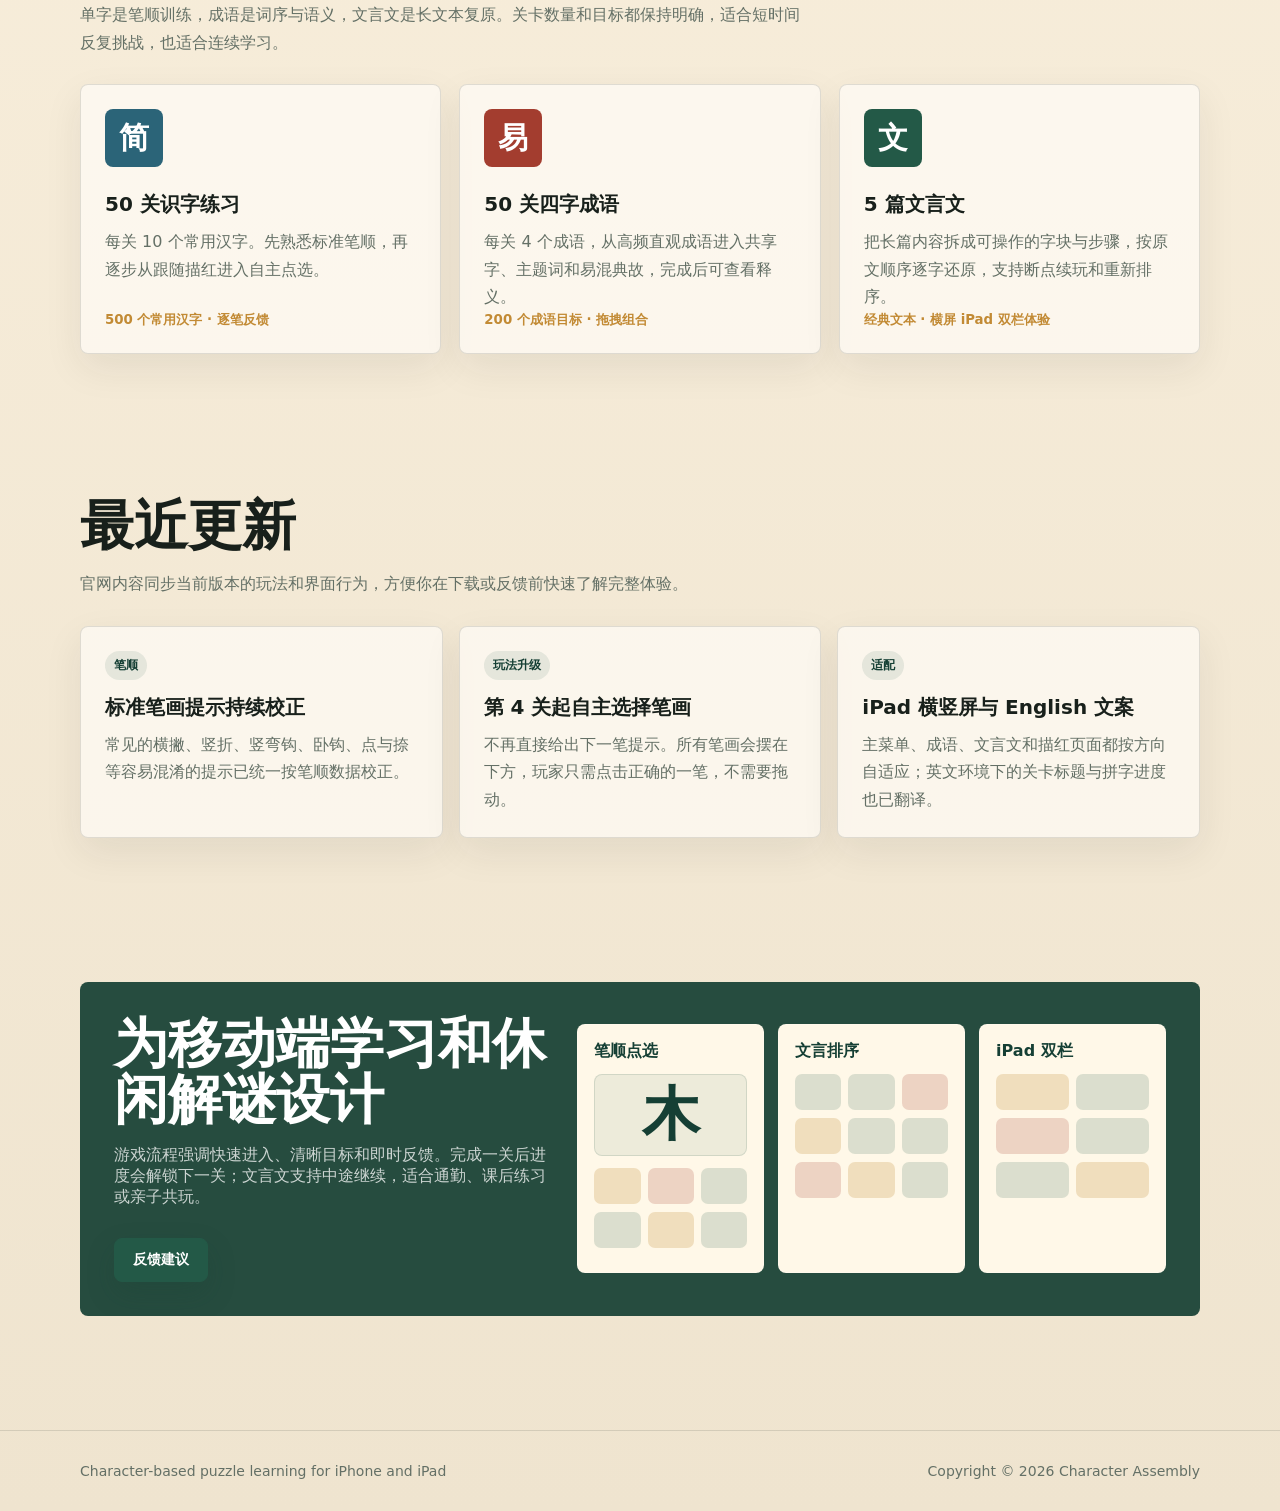
==== commit c7d2ee18: "更新网站" ====
--- a/index.html
+++ b/index.html
@@ -116,8 +116,8 @@
         <div class="modes">
           <article class="mode">
             <div class="mode-label">简</div>
-            <h3>25 关识字练习</h3>
-            <p>每关 20 个常用汉字。先熟悉标准笔顺，再逐步从跟随描红进入自主点选。</p>
+            <h3>50 关识字练习</h3>
+            <p>每关 10 个常用汉字。先熟悉标准笔顺，再逐步从跟随描红进入自主点选。</p>
             <small>500 个常用汉字 · 逐笔反馈</small>
           </article>
           <article class="mode">
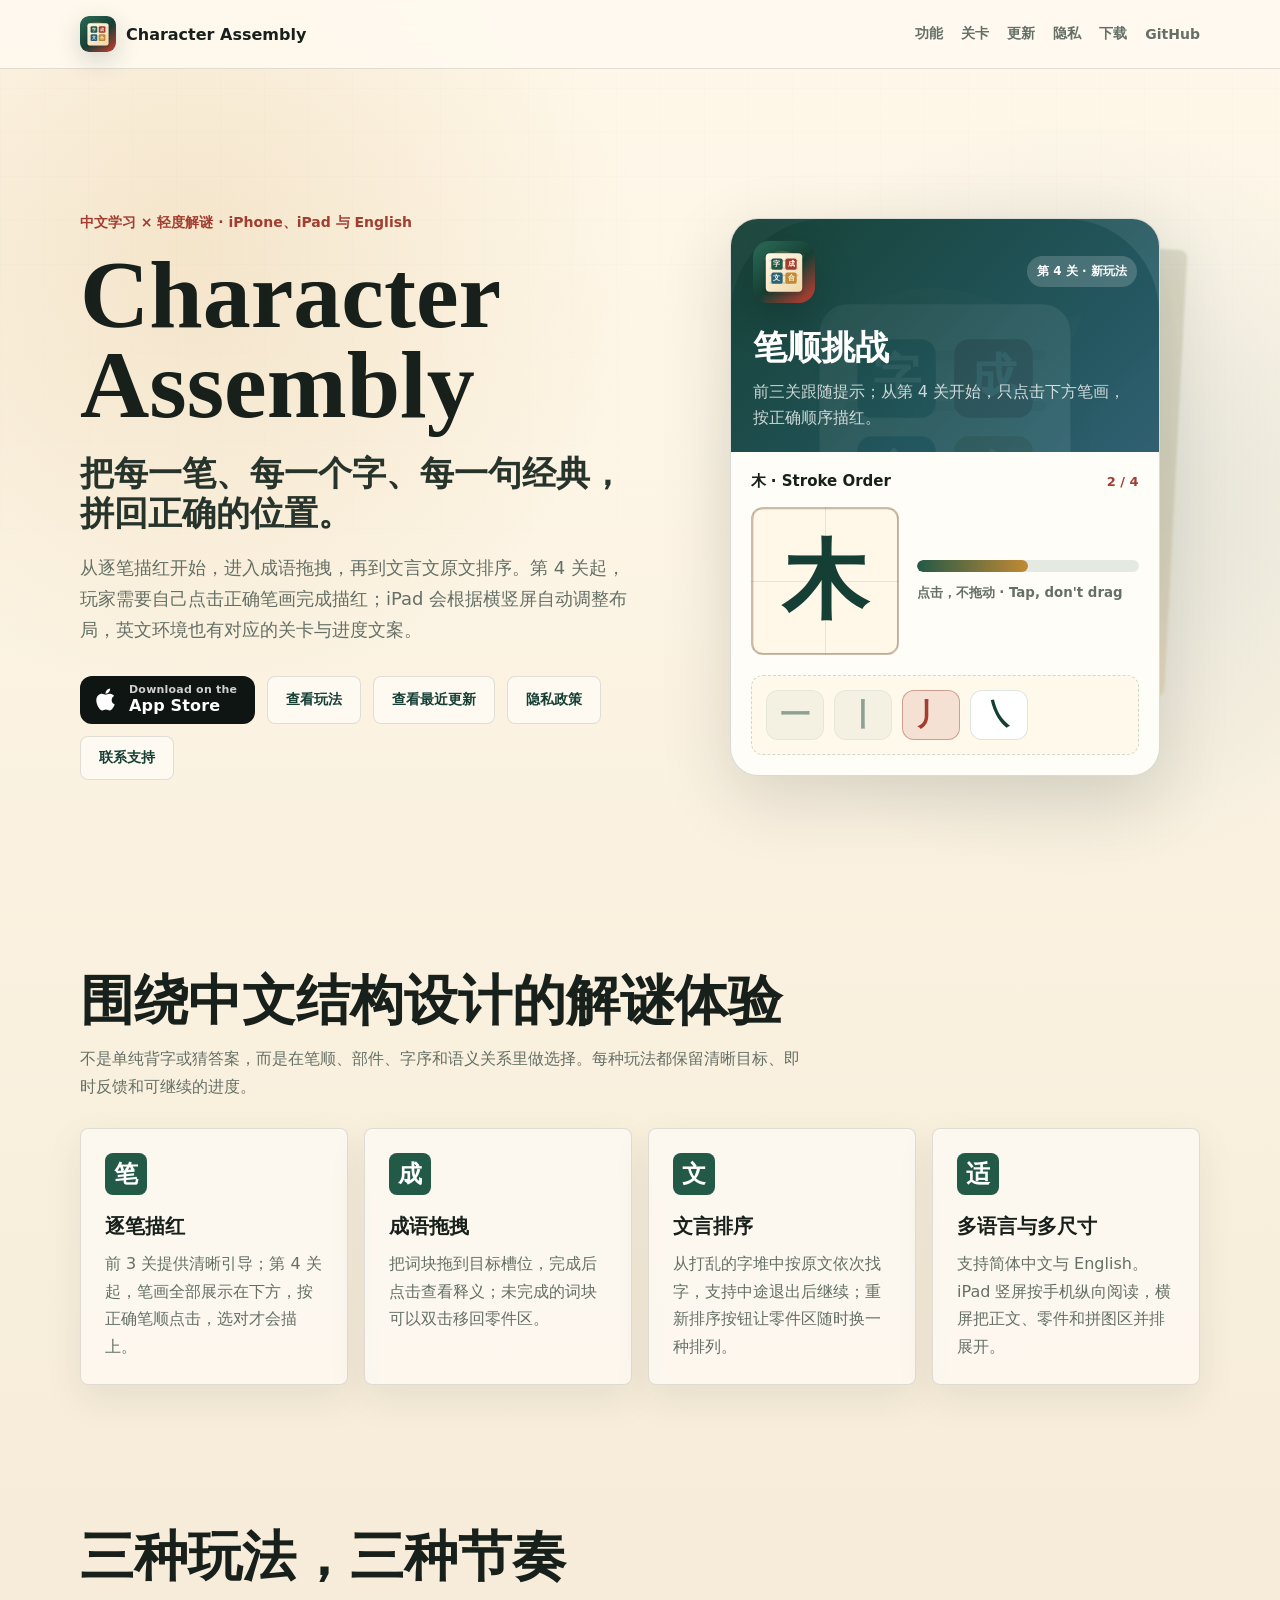
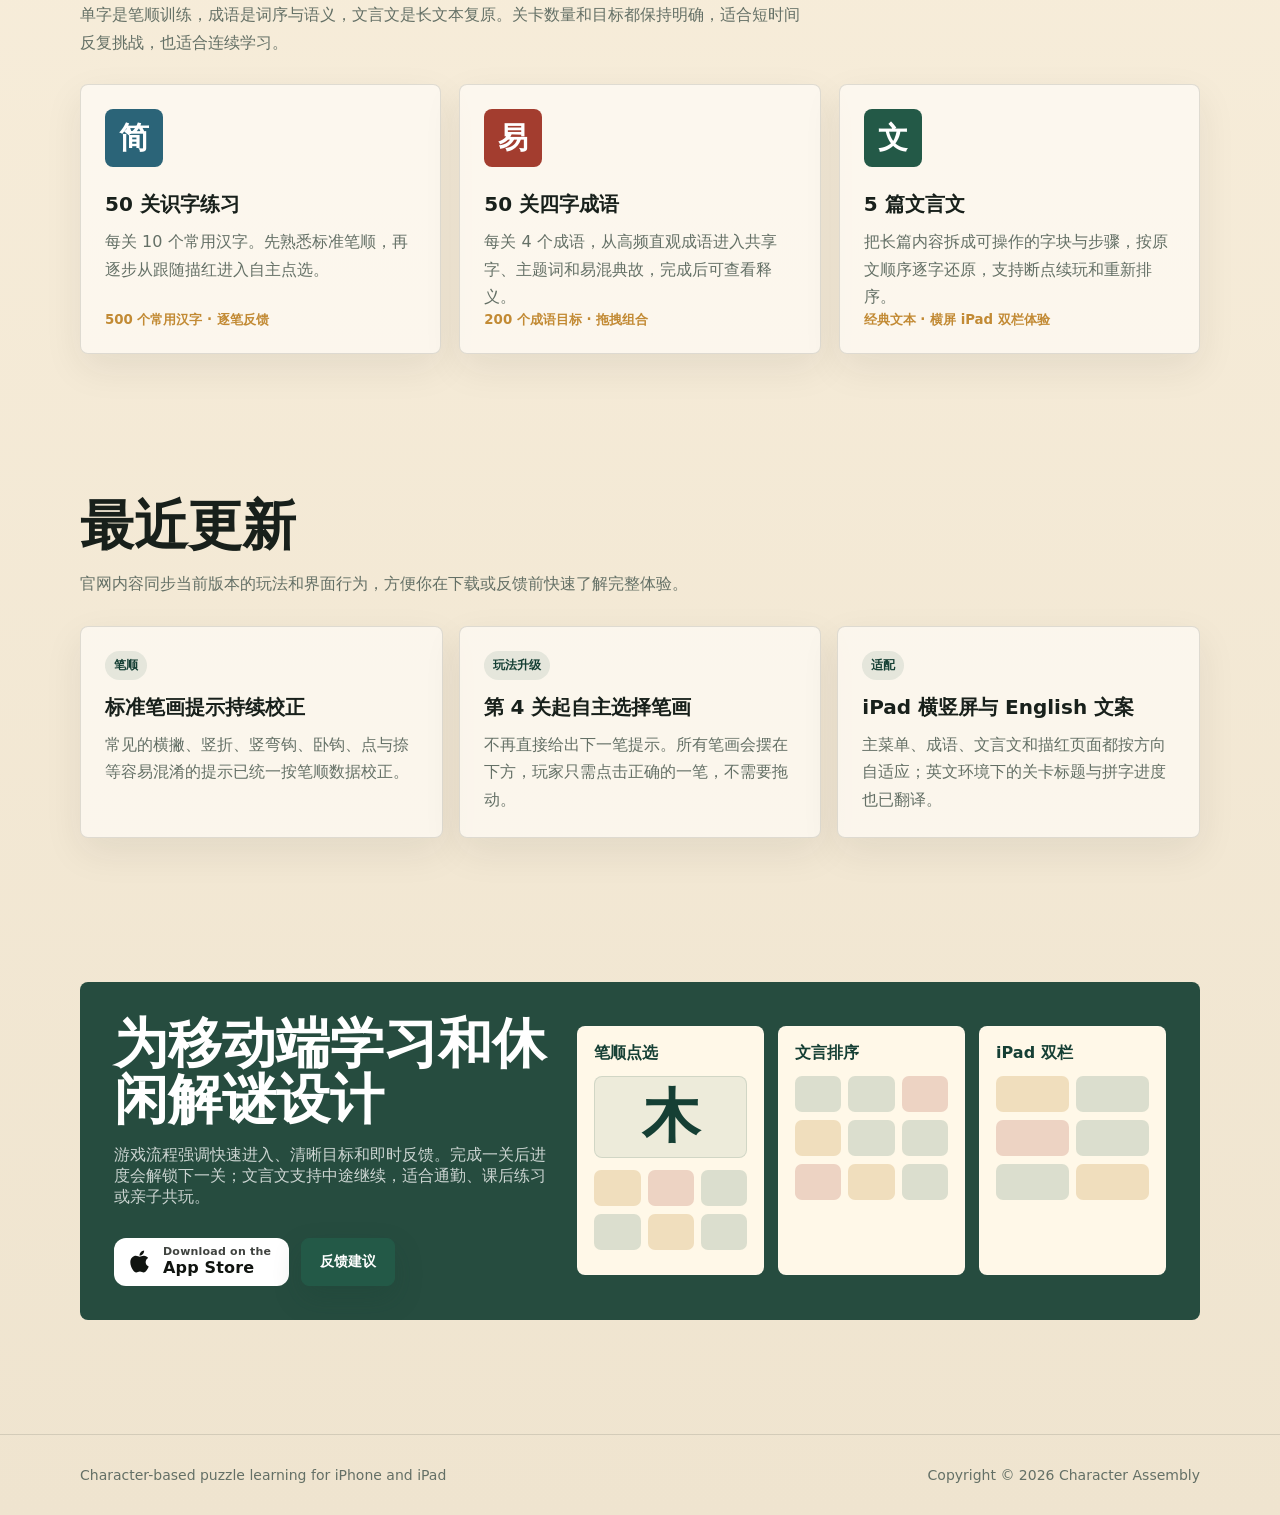
==== commit d4808668: "增加下载地址" ====
--- a/index.html
+++ b/index.html
@@ -26,6 +26,7 @@
           <a href="#stages">关卡</a>
           <a href="#updates">更新</a>
           <a href="privacy/">隐私</a>
+          <a href="https://apps.apple.com/app/fun-hanzi/id6804096171" target="_blank" rel="noreferrer">下载</a>
           <a href="https://github.com/PhonixYing/CharacterAssembly" target="_blank" rel="noreferrer">GitHub</a>
         </div>
       </nav>
@@ -39,7 +40,14 @@
           <p class="hero-subtitle">把每一笔、每一个字、每一句经典，拼回正确的位置。</p>
           <p class="hero-copy">从逐笔描红开始，进入成语拖拽，再到文言文原文排序。第 4 关起，玩家需要自己点击正确笔画完成描红；iPad 会根据横竖屏自动调整布局，英文环境也有对应的关卡与进度文案。</p>
           <div class="actions">
-            <a class="button primary" href="#features">查看玩法</a>
+            <a class="store-badge" href="https://apps.apple.com/app/fun-hanzi/id6804096171" target="_blank" rel="noreferrer" aria-label="从 App Store 下载 Character Assembly">
+              <svg class="store-badge-icon" viewBox="0 0 384 512" aria-hidden="true"><path d="M318.7 268.7c-.2-36.7 16.4-64.4 50-84.8-18.8-26.9-47.2-41.7-84.7-44.6-35.5-2.8-74.3 20.7-88.5 20.7-15 0-49.4-19.7-76.4-19.7C63.3 141.2 4 184.8 4 273.5q0 39.3 14.4 81.2c12.8 36.7 59 126.7 107.2 125.2 25.2-.6 43-17.9 75.8-17.9 31.8 0 48.3 17.9 76.4 17.9 48.6-.7 90.4-82.5 102.6-119.3-65.2-30.7-61.7-90-61.7-91.9zm-56.6-164.2c27.3-32.4 24.8-61.9 24-72.5-24.1 1.4-52 16.4-67.9 34.9-17.5 19.8-27.8 44.3-25.6 71.9 26.1 2 49.9-11.4 69.5-34.3z"/></svg>
+              <span class="store-badge-text">
+                <span class="store-badge-line">Download on the</span>
+                <span class="store-badge-name">App Store</span>
+              </span>
+            </a>
+            <a class="button secondary" href="#features">查看玩法</a>
             <a class="button secondary" href="#updates">查看最近更新</a>
             <a class="button secondary" href="privacy/">隐私政策</a>
             <a class="button secondary" href="mailto:lidonghui11911@gmail.com">联系支持</a>
@@ -165,6 +173,13 @@
             <h2>为移动端学习和休闲解谜设计</h2>
             <p>游戏流程强调快速进入、清晰目标和即时反馈。完成一关后进度会解锁下一关；文言文支持中途继续，适合通勤、课后练习或亲子共玩。</p>
             <div class="actions">
+              <a class="store-badge" href="https://apps.apple.com/app/fun-hanzi/id6804096171" target="_blank" rel="noreferrer" aria-label="从 App Store 下载 Character Assembly">
+                <svg class="store-badge-icon" viewBox="0 0 384 512" aria-hidden="true"><path d="M318.7 268.7c-.2-36.7 16.4-64.4 50-84.8-18.8-26.9-47.2-41.7-84.7-44.6-35.5-2.8-74.3 20.7-88.5 20.7-15 0-49.4-19.7-76.4-19.7C63.3 141.2 4 184.8 4 273.5q0 39.3 14.4 81.2c12.8 36.7 59 126.7 107.2 125.2 25.2-.6 43-17.9 75.8-17.9 31.8 0 48.3 17.9 76.4 17.9 48.6-.7 90.4-82.5 102.6-119.3-65.2-30.7-61.7-90-61.7-91.9zm-56.6-164.2c27.3-32.4 24.8-61.9 24-72.5-24.1 1.4-52 16.4-67.9 34.9-17.5 19.8-27.8 44.3-25.6 71.9 26.1 2 49.9-11.4 69.5-34.3z"/></svg>
+                <span class="store-badge-text">
+                  <span class="store-badge-line">Download on the</span>
+                  <span class="store-badge-name">App Store</span>
+                </span>
+              </a>
               <a class="button primary" href="mailto:lidonghui11911@gmail.com">反馈建议</a>
             </div>
           </div>
--- a/assets/site.css
+++ b/assets/site.css
@@ -754,3 +754,52 @@
     margin: 0 auto;
   }
 }
+
+/* App Store 下载徽章 */
+.store-badge {
+  display: inline-flex;
+  align-items: center;
+  gap: 11px;
+  min-height: 48px;
+  padding: 6px 18px 6px 13px;
+  border-radius: 12px;
+  background: #0f1512;
+  color: #ffffff;
+  line-height: 1.16;
+  transition: transform 0.16s ease, opacity 0.16s ease;
+}
+
+.store-badge:hover {
+  transform: translateY(-2px);
+  opacity: 0.94;
+}
+
+.store-badge-icon {
+  width: 25px;
+  height: 25px;
+  flex: none;
+  fill: currentColor;
+}
+
+.store-badge-text {
+  display: grid;
+  text-align: left;
+}
+
+.store-badge-line {
+  font-size: 11px;
+  font-weight: 700;
+  letter-spacing: 0.02em;
+  opacity: 0.8;
+}
+
+.store-badge-name {
+  font-size: 16px;
+  font-weight: 800;
+  letter-spacing: 0.01em;
+}
+
+.screenshot-band .store-badge {
+  background: #ffffff;
+  color: #101410;
+}
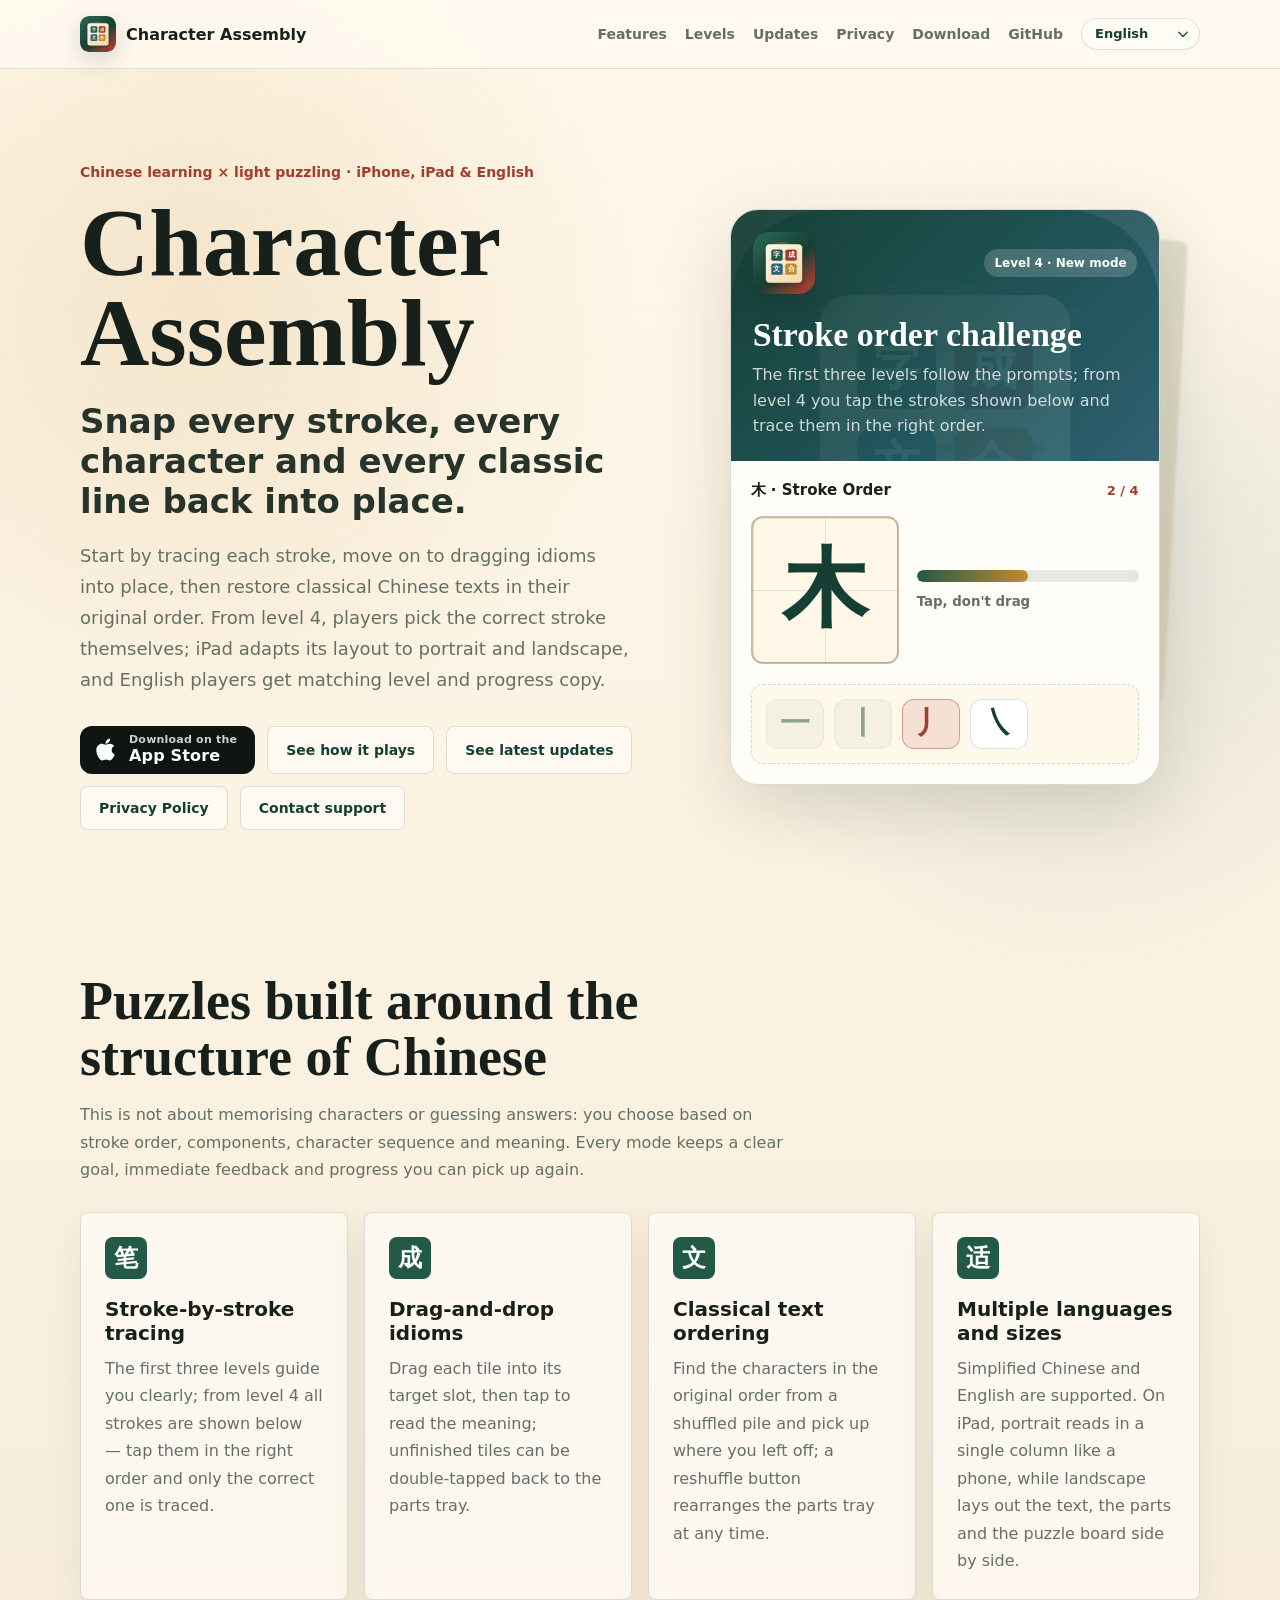
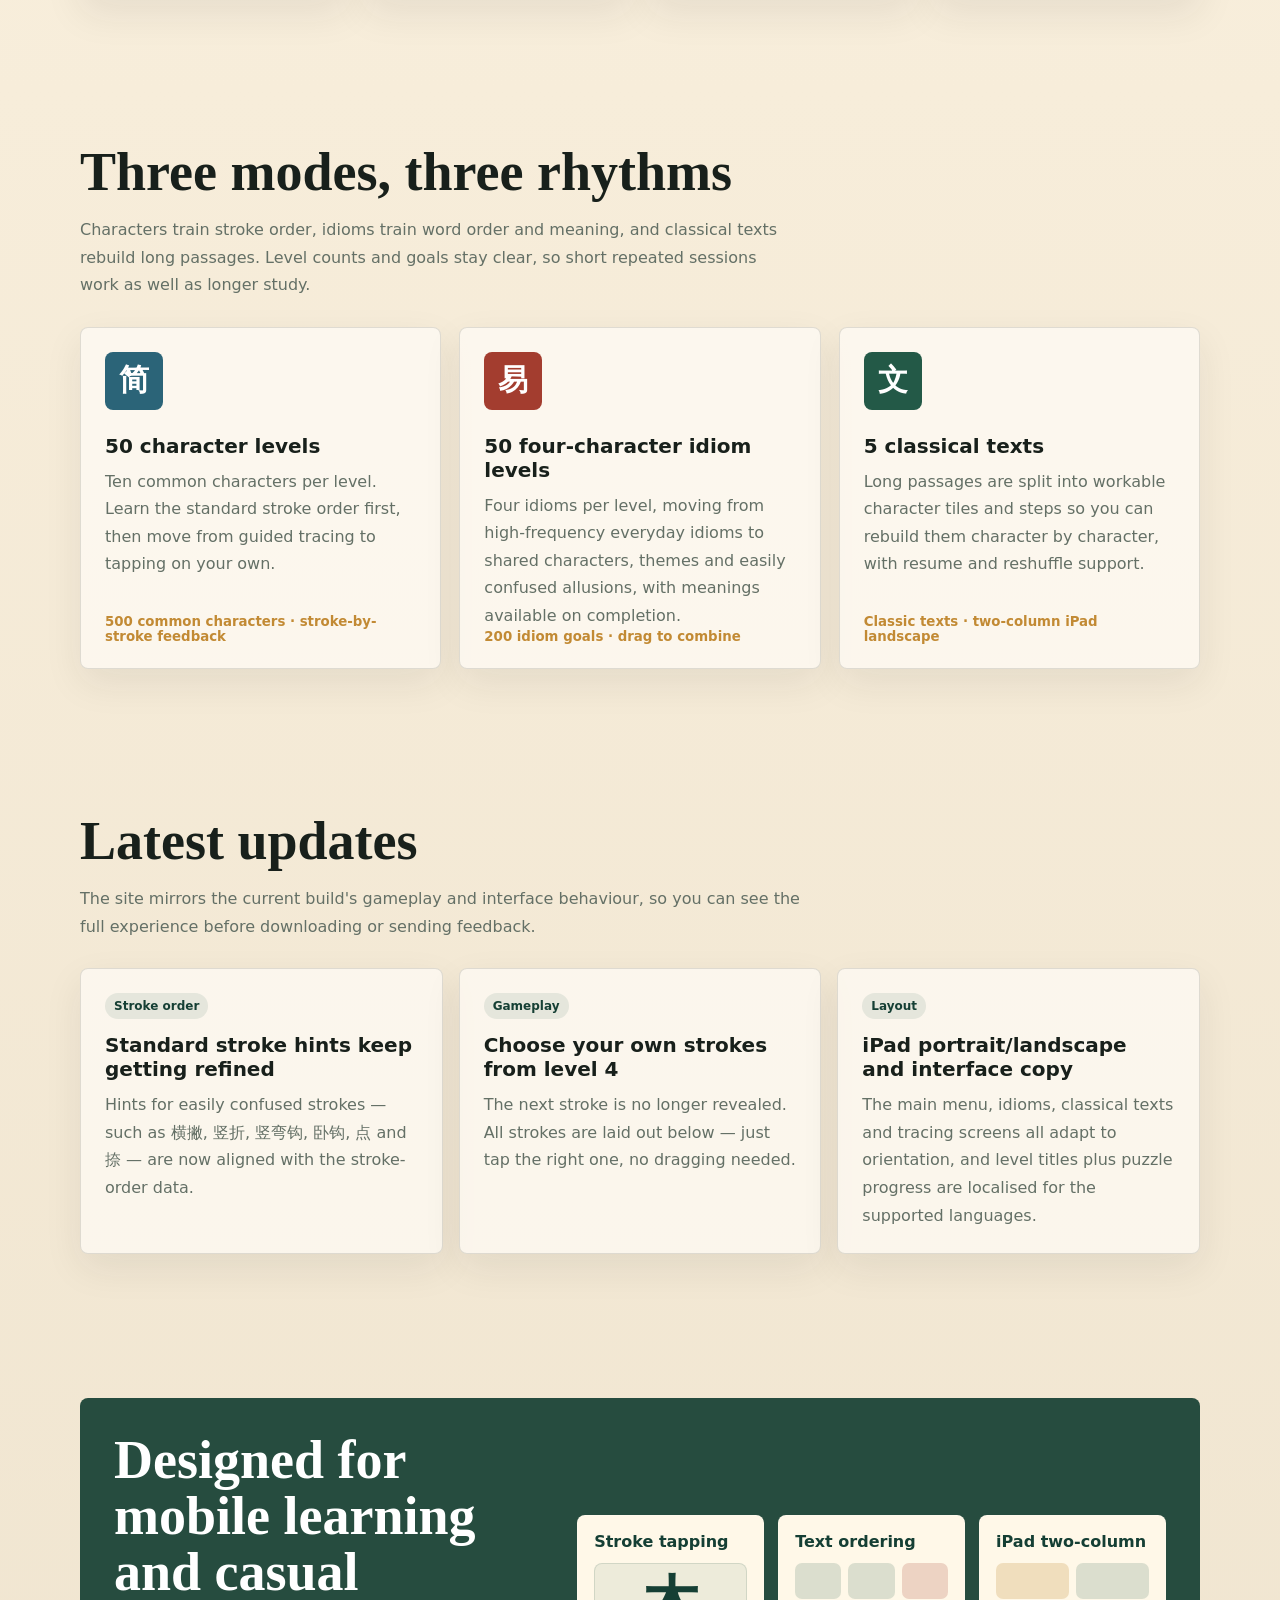
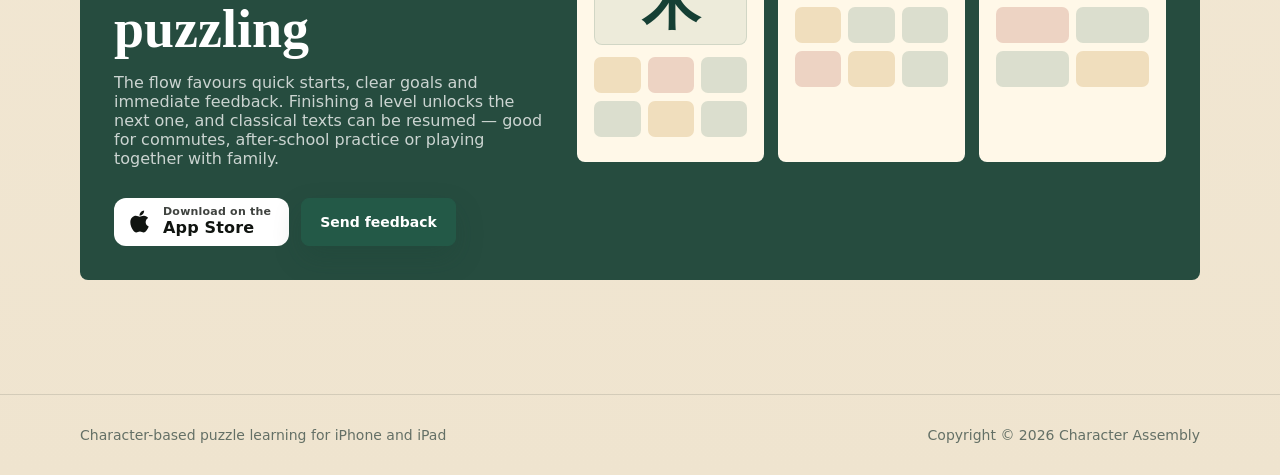
==== commit b0bdae10: "增加英文/法文/德文/葡萄牙语/西班牙语适配" ====
--- a/index.html
+++ b/index.html
@@ -1,18 +1,42 @@
 <!doctype html>
-<html lang="zh-CN">
+<html lang="en">
   <head>
     <meta charset="utf-8">
     <meta name="viewport" content="width=device-width, initial-scale=1">
-    <title>Character Assembly | 学汉字、拼成语、读文言文</title>
-    <meta name="description" content="Character Assembly 是一款支持 iPhone、iPad 和 English 界面的中文学习解谜游戏：逐笔描红、拖拽成语、按原文还原文言经典。">
+    <script>
+      /* 解析阶段先确定语言：?lang > 用户选择（localStorage）> 浏览器系统语言 > 英文。
+         支持的语言列表与 assets/i18n.js 保持一致；非英文时先隐藏页面，避免闪出默认英文。 */
+      (function () {
+        var supported = ["en", "zh", "es", "fr", "de", "pt"];
+        var code = "en";
+        try {
+          var query = new URLSearchParams(location.search).get("lang");
+          var browser = (navigator.languages && navigator.languages[0]) || navigator.language || "";
+          var raw = String(query || localStorage.getItem("characterAssembly.locale") || browser || "en").toLowerCase().split("-")[0];
+          if (supported.indexOf(raw) !== -1) code = raw;
+        } catch (error) { /* 隐私模式等场景下使用默认语言 */ }
+        var root = document.documentElement;
+        root.setAttribute("data-locale", code);
+        root.setAttribute("lang", code === "zh" ? "zh-CN" : code);
+        if (code !== "en") {
+          var guard = document.createElement("style");
+          guard.textContent = "html:not([data-i18n-ready]) body{visibility:hidden}";
+          document.head.appendChild(guard);
+          setTimeout(function () { root.setAttribute("data-i18n-ready", "true"); }, 2000);
+        }
+      })();
+    </script>
+    <title data-i18n="home.meta.title">Character Assembly | Learn Chinese characters, idioms and classical texts</title>
+    <meta name="description" data-i18n-content="home.meta.description" content="Character Assembly is a Chinese learning puzzle game for iPhone and iPad: trace every stroke, drag idioms into place and restore classical texts in their original order.">
     <meta name="theme-color" content="#235947">
     <meta property="og:type" content="website">
     <meta property="og:site_name" content="Character Assembly">
-    <meta property="og:title" content="Character Assembly">
-    <meta property="og:description" content="逐笔描红、拖拽成语、按原文还原文言经典。">
+    <meta property="og:title" data-i18n-content="home.hero.title" content="Character Assembly">
+    <meta property="og:description" data-i18n-content="home.meta.ogDescription" content="Trace every stroke, drag idioms into place and restore classical texts in their original order.">
     <meta property="og:image" content="https://phonixying.github.io/CharacterAssembly/assets/app-icon.svg">
     <link rel="icon" href="assets/app-icon.svg" type="image/svg+xml">
     <link rel="stylesheet" href="assets/site.css">
+    <script src="assets/i18n.js" defer></script>
   </head>
   <body>
     <header class="site-header">
@@ -22,12 +46,13 @@
           <span>Character Assembly</span>
         </a>
         <div class="nav-links">
-          <a href="#features">功能</a>
-          <a href="#stages">关卡</a>
-          <a href="#updates">更新</a>
-          <a href="privacy/">隐私</a>
-          <a href="https://apps.apple.com/app/fun-hanzi/id6804096171" target="_blank" rel="noreferrer">下载</a>
+          <a href="#features" data-i18n="nav.features">Features</a>
+          <a href="#stages" data-i18n="nav.stages">Levels</a>
+          <a href="#updates" data-i18n="nav.updates">Updates</a>
+          <a href="privacy/" data-i18n="nav.privacy">Privacy</a>
+          <a href="https://apps.apple.com/app/fun-hanzi/id6804096171" target="_blank" rel="noreferrer" data-i18n="nav.download">Download</a>
           <a href="https://github.com/PhonixYing/CharacterAssembly" target="_blank" rel="noreferrer">GitHub</a>
+          <div class="lang-switch" data-lang-switch></div>
         </div>
       </nav>
     </header>
@@ -35,22 +60,22 @@
     <main class="page">
       <section class="hero">
         <div>
-          <p class="eyebrow">中文学习 × 轻度解谜 · iPhone、iPad 与 English</p>
-          <h1>Character Assembly</h1>
-          <p class="hero-subtitle">把每一笔、每一个字、每一句经典，拼回正确的位置。</p>
-          <p class="hero-copy">从逐笔描红开始，进入成语拖拽，再到文言文原文排序。第 4 关起，玩家需要自己点击正确笔画完成描红；iPad 会根据横竖屏自动调整布局，英文环境也有对应的关卡与进度文案。</p>
+          <p class="eyebrow" data-i18n="home.hero.eyebrow">Chinese learning × light puzzling · iPhone, iPad & English</p>
+          <h1 data-i18n="home.hero.title">Character Assembly</h1>
+          <p class="hero-subtitle" data-i18n="home.hero.subtitle">Snap every stroke, every character and every classic line back into place.</p>
+          <p class="hero-copy" data-i18n="home.hero.copy">Start by tracing each stroke, move on to dragging idioms into place, then restore classical Chinese texts in their original order. From level 4, players pick the correct stroke themselves; iPad adapts its layout to portrait and landscape, and English players get matching level and progress copy.</p>
           <div class="actions">
-            <a class="store-badge" href="https://apps.apple.com/app/fun-hanzi/id6804096171" target="_blank" rel="noreferrer" aria-label="从 App Store 下载 Character Assembly">
+            <a class="store-badge" href="https://apps.apple.com/app/fun-hanzi/id6804096171" target="_blank" rel="noreferrer" data-i18n-aria-label="store.badgeAria" aria-label="Download Character Assembly on the App Store">
               <svg class="store-badge-icon" viewBox="0 0 384 512" aria-hidden="true"><path d="M318.7 268.7c-.2-36.7 16.4-64.4 50-84.8-18.8-26.9-47.2-41.7-84.7-44.6-35.5-2.8-74.3 20.7-88.5 20.7-15 0-49.4-19.7-76.4-19.7C63.3 141.2 4 184.8 4 273.5q0 39.3 14.4 81.2c12.8 36.7 59 126.7 107.2 125.2 25.2-.6 43-17.9 75.8-17.9 31.8 0 48.3 17.9 76.4 17.9 48.6-.7 90.4-82.5 102.6-119.3-65.2-30.7-61.7-90-61.7-91.9zm-56.6-164.2c27.3-32.4 24.8-61.9 24-72.5-24.1 1.4-52 16.4-67.9 34.9-17.5 19.8-27.8 44.3-25.6 71.9 26.1 2 49.9-11.4 69.5-34.3z"/></svg>
               <span class="store-badge-text">
-                <span class="store-badge-line">Download on the</span>
-                <span class="store-badge-name">App Store</span>
+                <span class="store-badge-line" data-i18n="store.badgeLine">Download on the</span>
+                <span class="store-badge-name" data-i18n="store.badgeName">App Store</span>
               </span>
             </a>
-            <a class="button secondary" href="#features">查看玩法</a>
-            <a class="button secondary" href="#updates">查看最近更新</a>
-            <a class="button secondary" href="privacy/">隐私政策</a>
-            <a class="button secondary" href="mailto:lidonghui11911@gmail.com">联系支持</a>
+            <a class="button secondary" href="#features" data-i18n="home.hero.ctaFeatures">See how it plays</a>
+            <a class="button secondary" href="#updates" data-i18n="home.hero.ctaUpdates">See latest updates</a>
+            <a class="button secondary" href="privacy/" data-i18n="home.hero.ctaPrivacy">Privacy Policy</a>
+            <a class="button secondary" href="mailto:lidonghui11911@gmail.com" data-i18n="home.hero.ctaSupport">Contact support</a>
           </div>
         </div>
 
@@ -59,21 +84,21 @@
             <div class="app-top">
               <div class="app-top-row">
                 <img class="app-icon" src="assets/app-icon.svg" alt="">
-                <span class="pill">第 4 关 · 新玩法</span>
-              </div>
-              <div class="app-title">笔顺挑战</div>
-              <p class="app-caption">前三关跟随提示；从第 4 关开始，只点击下方笔画，按正确顺序描红。</p>
+                <span class="pill" data-i18n="home.app.pill">Level 4 · New mode</span>
+              </div>
+              <div class="app-title" data-i18n="home.app.title">Stroke order challenge</div>
+              <p class="app-caption" data-i18n="home.app.caption">The first three levels follow the prompts; from level 4 you tap the strokes shown below and trace them in the right order.</p>
             </div>
             <div class="stage-panel">
               <div class="stroke-demo-head">
-                <strong>木 · Stroke Order</strong>
+                <strong data-i18n="home.app.strokeHeading">木 · Stroke Order</strong>
                 <span class="progress">2 / 4</span>
               </div>
               <div class="stroke-demo">
-                <div class="glyph-preview" aria-label="汉字木">木</div>
+                <div class="glyph-preview" data-i18n-aria-label="home.app.glyphAria" aria-label="The Chinese character 木">木</div>
                 <div class="stroke-status">
                   <div class="stroke-progress-bar"><span></span></div>
-                  <small>点击，不拖动 · Tap, don't drag</small>
+                  <small data-i18n="home.app.tapHint">Tap, don't drag</small>
                 </div>
               </div>
               <div class="stroke-options" aria-hidden="true">
@@ -89,80 +114,80 @@
 
       <section class="section" id="features">
         <div class="section-head">
-          <h2>围绕中文结构设计的解谜体验</h2>
-          <p>不是单纯背字或猜答案，而是在笔顺、部件、字序和语义关系里做选择。每种玩法都保留清晰目标、即时反馈和可继续的进度。</p>
+          <h2 data-i18n="home.features.title">Puzzles built around the structure of Chinese</h2>
+          <p data-i18n="home.features.lead">This is not about memorising characters or guessing answers: you choose based on stroke order, components, character sequence and meaning. Every mode keeps a clear goal, immediate feedback and progress you can pick up again.</p>
         </div>
         <div class="feature-grid">
           <article class="feature">
             <div class="feature-mark">笔</div>
-            <h3>逐笔描红</h3>
-            <p>前 3 关提供清晰引导；第 4 关起，笔画全部展示在下方，按正确笔顺点击，选对才会描上。</p>
+            <h3 data-i18n="home.features.a.title">Stroke-by-stroke tracing</h3>
+            <p data-i18n="home.features.a.body">The first three levels guide you clearly; from level 4 all strokes are shown below — tap them in the right order and only the correct one is traced.</p>
           </article>
           <article class="feature">
             <div class="feature-mark">成</div>
-            <h3>成语拖拽</h3>
-            <p>把词块拖到目标槽位，完成后点击查看释义；未完成的词块可以双击移回零件区。</p>
+            <h3 data-i18n="home.features.b.title">Drag-and-drop idioms</h3>
+            <p data-i18n="home.features.b.body">Drag each tile into its target slot, then tap to read the meaning; unfinished tiles can be double-tapped back to the parts tray.</p>
           </article>
           <article class="feature">
             <div class="feature-mark">文</div>
-            <h3>文言排序</h3>
-            <p>从打乱的字堆中按原文依次找字，支持中途退出后继续；重新排序按钮让零件区随时换一种排列。</p>
+            <h3 data-i18n="home.features.c.title">Classical text ordering</h3>
+            <p data-i18n="home.features.c.body">Find the characters in the original order from a shuffled pile and pick up where you left off; a reshuffle button rearranges the parts tray at any time.</p>
           </article>
           <article class="feature">
             <div class="feature-mark">适</div>
-            <h3>多语言与多尺寸</h3>
-            <p>支持简体中文与 English。iPad 竖屏按手机纵向阅读，横屏把正文、零件和拼图区并排展开。</p>
+            <h3 data-i18n="home.features.d.title">Multiple languages and sizes</h3>
+            <p data-i18n="home.features.d.body">Simplified Chinese and English are supported. On iPad, portrait reads in a single column like a phone, while landscape lays out the text, the parts and the puzzle board side by side.</p>
           </article>
         </div>
       </section>
 
       <section class="section" id="stages">
         <div class="section-head">
-          <h2>三种玩法，三种节奏</h2>
-          <p>单字是笔顺训练，成语是词序与语义，文言文是长文本复原。关卡数量和目标都保持明确，适合短时间反复挑战，也适合连续学习。</p>
+          <h2 data-i18n="home.stages.title">Three modes, three rhythms</h2>
+          <p data-i18n="home.stages.lead">Characters train stroke order, idioms train word order and meaning, and classical texts rebuild long passages. Level counts and goals stay clear, so short repeated sessions work as well as longer study.</p>
         </div>
         <div class="modes">
           <article class="mode">
             <div class="mode-label">简</div>
-            <h3>50 关识字练习</h3>
-            <p>每关 10 个常用汉字。先熟悉标准笔顺，再逐步从跟随描红进入自主点选。</p>
-            <small>500 个常用汉字 · 逐笔反馈</small>
+            <h3 data-i18n="home.stages.a.title">50 character levels</h3>
+            <p data-i18n="home.stages.a.body">Ten common characters per level. Learn the standard stroke order first, then move from guided tracing to tapping on your own.</p>
+            <small data-i18n="home.stages.a.note">500 common characters · stroke-by-stroke feedback</small>
           </article>
           <article class="mode">
             <div class="mode-label">易</div>
-            <h3>50 关四字成语</h3>
-            <p>每关 4 个成语，从高频直观成语进入共享字、主题词和易混典故，完成后可查看释义。</p>
-            <small>200 个成语目标 · 拖拽组合</small>
+            <h3 data-i18n="home.stages.b.title">50 four-character idiom levels</h3>
+            <p data-i18n="home.stages.b.body">Four idioms per level, moving from high-frequency everyday idioms to shared characters, themes and easily confused allusions, with meanings available on completion.</p>
+            <small data-i18n="home.stages.b.note">200 idiom goals · drag to combine</small>
           </article>
           <article class="mode">
             <div class="mode-label">文</div>
-            <h3>5 篇文言文</h3>
-            <p>把长篇内容拆成可操作的字块与步骤，按原文顺序逐字还原，支持断点续玩和重新排序。</p>
-            <small>经典文本 · 横屏 iPad 双栏体验</small>
+            <h3 data-i18n="home.stages.c.title">5 classical texts</h3>
+            <p data-i18n="home.stages.c.body">Long passages are split into workable character tiles and steps so you can rebuild them character by character, with resume and reshuffle support.</p>
+            <small data-i18n="home.stages.c.note">Classic texts · two-column iPad landscape</small>
           </article>
         </div>
       </section>
 
       <section class="section" id="updates">
         <div class="section-head">
-          <h2>最近更新</h2>
-          <p>官网内容同步当前版本的玩法和界面行为，方便你在下载或反馈前快速了解完整体验。</p>
+          <h2 data-i18n="home.updates.title">Latest updates</h2>
+          <p data-i18n="home.updates.lead">The site mirrors the current build's gameplay and interface behaviour, so you can see the full experience before downloading or sending feedback.</p>
         </div>
         <div class="update-grid">
           <article class="update-card">
-            <span class="update-kicker">笔顺</span>
-            <h3>标准笔画提示持续校正</h3>
-            <p>常见的横撇、竖折、竖弯钩、卧钩、点与捺等容易混淆的提示已统一按笔顺数据校正。</p>
+            <span class="update-kicker" data-i18n="home.updates.a.kicker">Stroke order</span>
+            <h3 data-i18n="home.updates.a.title">Standard stroke hints keep getting refined</h3>
+            <p data-i18n="home.updates.a.body">Hints for easily confused strokes — such as 横撇, 竖折, 竖弯钩, 卧钩, 点 and 捺 — are now aligned with the stroke-order data.</p>
           </article>
           <article class="update-card">
-            <span class="update-kicker">玩法升级</span>
-            <h3>第 4 关起自主选择笔画</h3>
-            <p>不再直接给出下一笔提示。所有笔画会摆在下方，玩家只需点击正确的一笔，不需要拖动。</p>
+            <span class="update-kicker" data-i18n="home.updates.b.kicker">Gameplay</span>
+            <h3 data-i18n="home.updates.b.title">Choose your own strokes from level 4</h3>
+            <p data-i18n="home.updates.b.body">The next stroke is no longer revealed. All strokes are laid out below — just tap the right one, no dragging needed.</p>
           </article>
           <article class="update-card">
-            <span class="update-kicker">适配</span>
-            <h3>iPad 横竖屏与 English 文案</h3>
-            <p>主菜单、成语、文言文和描红页面都按方向自适应；英文环境下的关卡标题与拼字进度也已翻译。</p>
+            <span class="update-kicker" data-i18n="home.updates.c.kicker">Layout</span>
+            <h3 data-i18n="home.updates.c.title">iPad portrait/landscape and interface copy</h3>
+            <p data-i18n="home.updates.c.body">The main menu, idioms, classical texts and tracing screens all adapt to orientation, and level titles plus puzzle progress are localised for the supported languages.</p>
           </article>
         </div>
       </section>
@@ -170,34 +195,34 @@
       <section class="section">
         <div class="screenshot-band">
           <div>
-            <h2>为移动端学习和休闲解谜设计</h2>
-            <p>游戏流程强调快速进入、清晰目标和即时反馈。完成一关后进度会解锁下一关；文言文支持中途继续，适合通勤、课后练习或亲子共玩。</p>
+            <h2 data-i18n="home.band.title">Designed for mobile learning and casual puzzling</h2>
+            <p data-i18n="home.band.lead">The flow favours quick starts, clear goals and immediate feedback. Finishing a level unlocks the next one, and classical texts can be resumed — good for commutes, after-school practice or playing together with family.</p>
             <div class="actions">
-              <a class="store-badge" href="https://apps.apple.com/app/fun-hanzi/id6804096171" target="_blank" rel="noreferrer" aria-label="从 App Store 下载 Character Assembly">
+              <a class="store-badge" href="https://apps.apple.com/app/fun-hanzi/id6804096171" target="_blank" rel="noreferrer" data-i18n-aria-label="store.badgeAria" aria-label="Download Character Assembly on the App Store">
                 <svg class="store-badge-icon" viewBox="0 0 384 512" aria-hidden="true"><path d="M318.7 268.7c-.2-36.7 16.4-64.4 50-84.8-18.8-26.9-47.2-41.7-84.7-44.6-35.5-2.8-74.3 20.7-88.5 20.7-15 0-49.4-19.7-76.4-19.7C63.3 141.2 4 184.8 4 273.5q0 39.3 14.4 81.2c12.8 36.7 59 126.7 107.2 125.2 25.2-.6 43-17.9 75.8-17.9 31.8 0 48.3 17.9 76.4 17.9 48.6-.7 90.4-82.5 102.6-119.3-65.2-30.7-61.7-90-61.7-91.9zm-56.6-164.2c27.3-32.4 24.8-61.9 24-72.5-24.1 1.4-52 16.4-67.9 34.9-17.5 19.8-27.8 44.3-25.6 71.9 26.1 2 49.9-11.4 69.5-34.3z"/></svg>
                 <span class="store-badge-text">
                   <span class="store-badge-line">Download on the</span>
                   <span class="store-badge-name">App Store</span>
                 </span>
               </a>
-              <a class="button primary" href="mailto:lidonghui11911@gmail.com">反馈建议</a>
+              <a class="button primary" href="mailto:lidonghui11911@gmail.com" data-i18n="home.band.cta">Send feedback</a>
             </div>
           </div>
           <div class="screen-grid" aria-hidden="true">
             <div class="mini-screen">
-              <strong>笔顺点选</strong>
+              <strong data-i18n="home.band.mini1">Stroke tapping</strong>
               <div class="mini-glyph">木</div>
               <div class="mini-row"><span class="mini-block gold"></span><span class="mini-block red"></span><span class="mini-block"></span></div>
               <div class="mini-row"><span class="mini-block"></span><span class="mini-block gold"></span><span class="mini-block"></span></div>
             </div>
             <div class="mini-screen">
-              <strong>文言排序</strong>
+              <strong data-i18n="home.band.mini2">Text ordering</strong>
               <div class="mini-row"><span class="mini-block"></span><span class="mini-block"></span><span class="mini-block red"></span></div>
               <div class="mini-row"><span class="mini-block gold"></span><span class="mini-block"></span><span class="mini-block"></span></div>
               <div class="mini-row"><span class="mini-block red"></span><span class="mini-block gold"></span><span class="mini-block"></span></div>
             </div>
             <div class="mini-screen">
-              <strong>iPad 双栏</strong>
+              <strong data-i18n="home.band.mini3">iPad two-column</strong>
               <div class="mini-row"><span class="mini-block gold"></span><span class="mini-block"></span></div>
               <div class="mini-row"><span class="mini-block red"></span><span class="mini-block"></span></div>
               <div class="mini-row"><span class="mini-block"></span><span class="mini-block gold"></span></div>
@@ -209,8 +234,8 @@
 
     <footer class="site-footer">
       <div class="footer-inner">
-        <span>Character-based puzzle learning for iPhone and iPad</span>
-        <span>Copyright © 2026 Character Assembly</span>
+        <span data-i18n="footer.tagline">Character-based puzzle learning for iPhone and iPad</span>
+        <span data-i18n="footer.copyright">Copyright © 2026 Character Assembly</span>
       </div>
     </footer>
   </body>
--- a/assets/site.css
+++ b/assets/site.css
@@ -708,6 +708,20 @@
 @media (max-width: 560px) {
   .nav {
     width: min(100% - 24px, 1120px);
+    flex-wrap: wrap;
+    padding: 8px 0;
+    row-gap: 6px;
+  }
+
+  .nav-links {
+    flex-wrap: wrap;
+    row-gap: 6px;
+  }
+
+  .lang-select {
+    max-width: 126px;
+    padding: 6px 26px 6px 11px;
+    font-size: 12px;
   }
 
   .brand span {
@@ -803,3 +817,38 @@
   background: #ffffff;
   color: #101410;
 }
+
+/* 语言切换器 */
+.lang-switch {
+  display: inline-flex;
+  align-items: center;
+}
+
+.lang-select {
+  appearance: none;
+  -webkit-appearance: none;
+  max-width: 150px;
+  padding: 7px 28px 7px 13px;
+  border: 1px solid var(--line);
+  border-radius: 999px;
+  background-color: rgba(255, 253, 248, 0.82);
+  background-image: url("data:image/svg+xml;charset=utf-8,%3Csvg xmlns='http://www.w3.org/2000/svg' viewBox='0 0 12 8'%3E%3Cpath d='M1 1.4 6 6.4l5-5' fill='none' stroke='%23235947' stroke-width='1.8' stroke-linecap='round' stroke-linejoin='round'/%3E%3C/svg%3E");
+  background-repeat: no-repeat;
+  background-position: right 11px center;
+  background-size: 10px 7px;
+  color: var(--green-strong);
+  font: inherit;
+  font-size: 13px;
+  font-weight: 750;
+  line-height: 1.2;
+  cursor: pointer;
+}
+
+.lang-select:hover {
+  border-color: rgba(35, 89, 71, 0.42);
+}
+
+.lang-select:focus-visible {
+  outline: 2px solid var(--green);
+  outline-offset: 2px;
+}
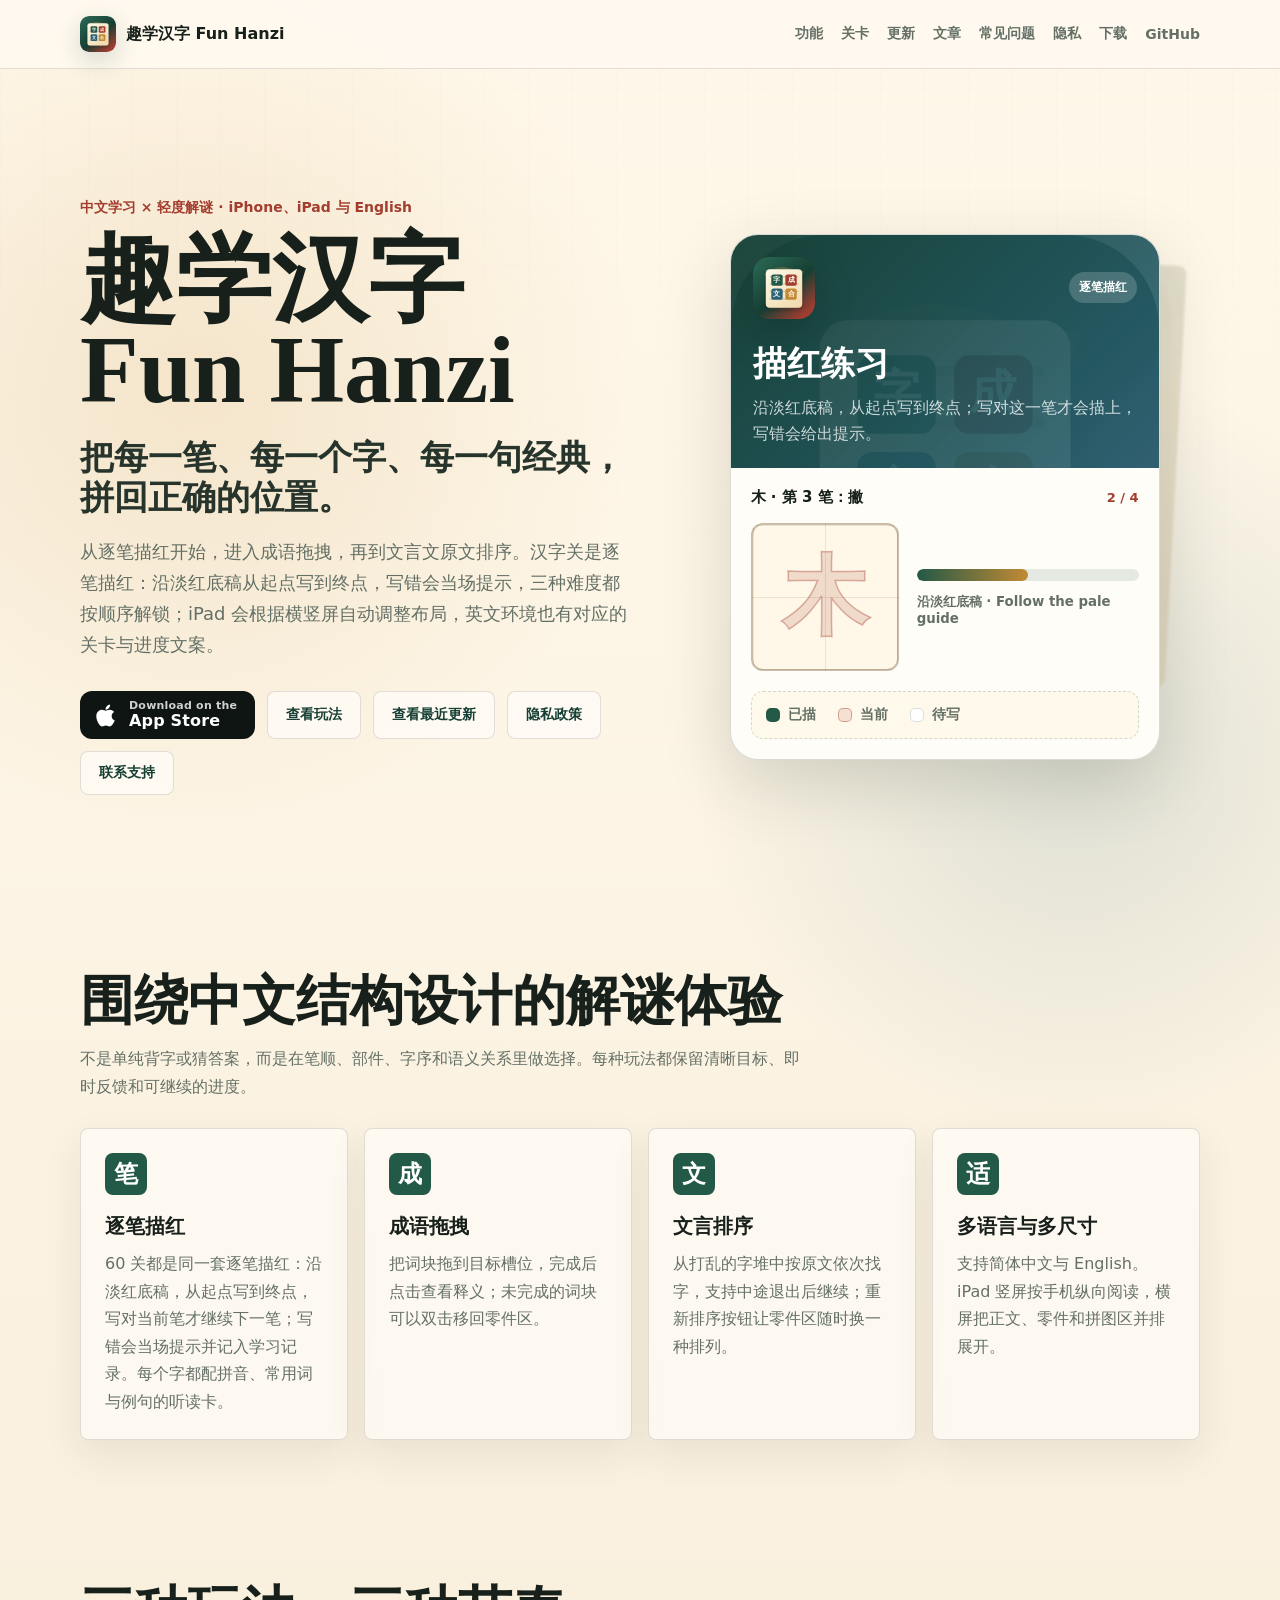
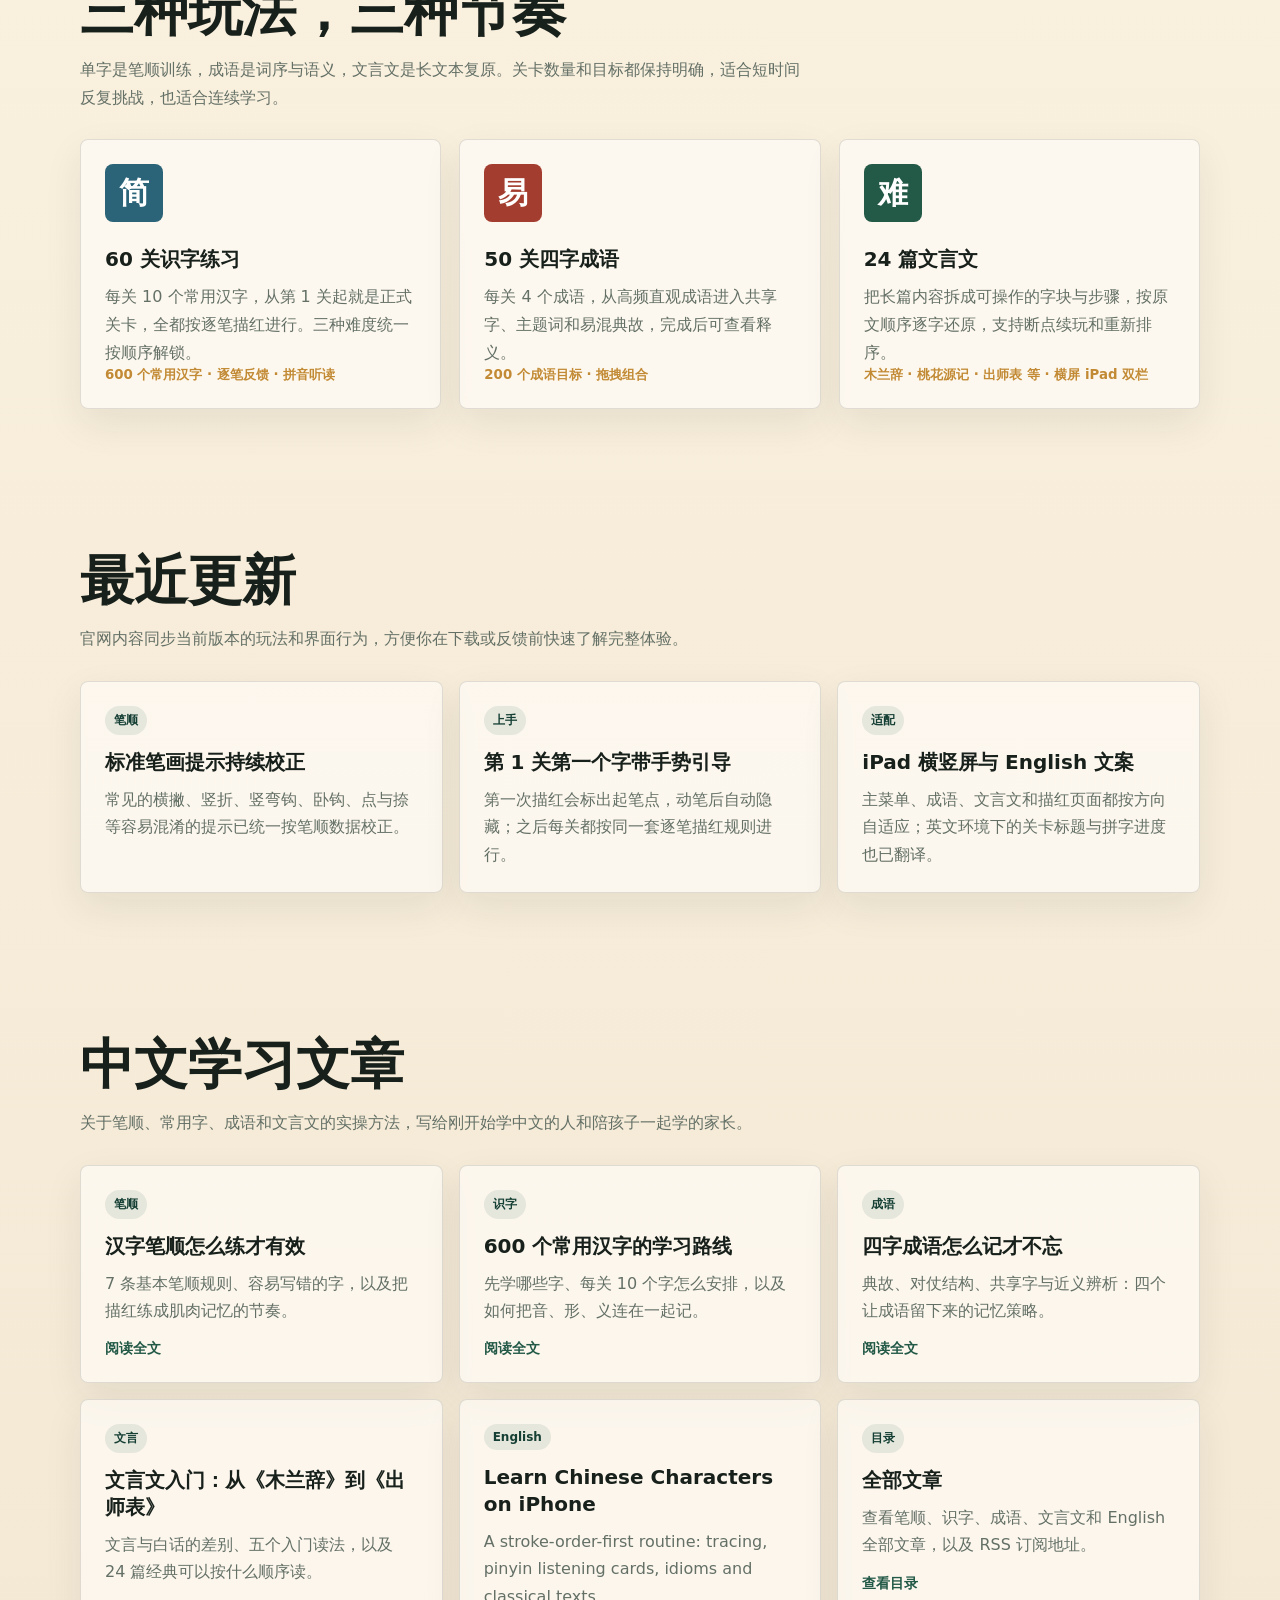
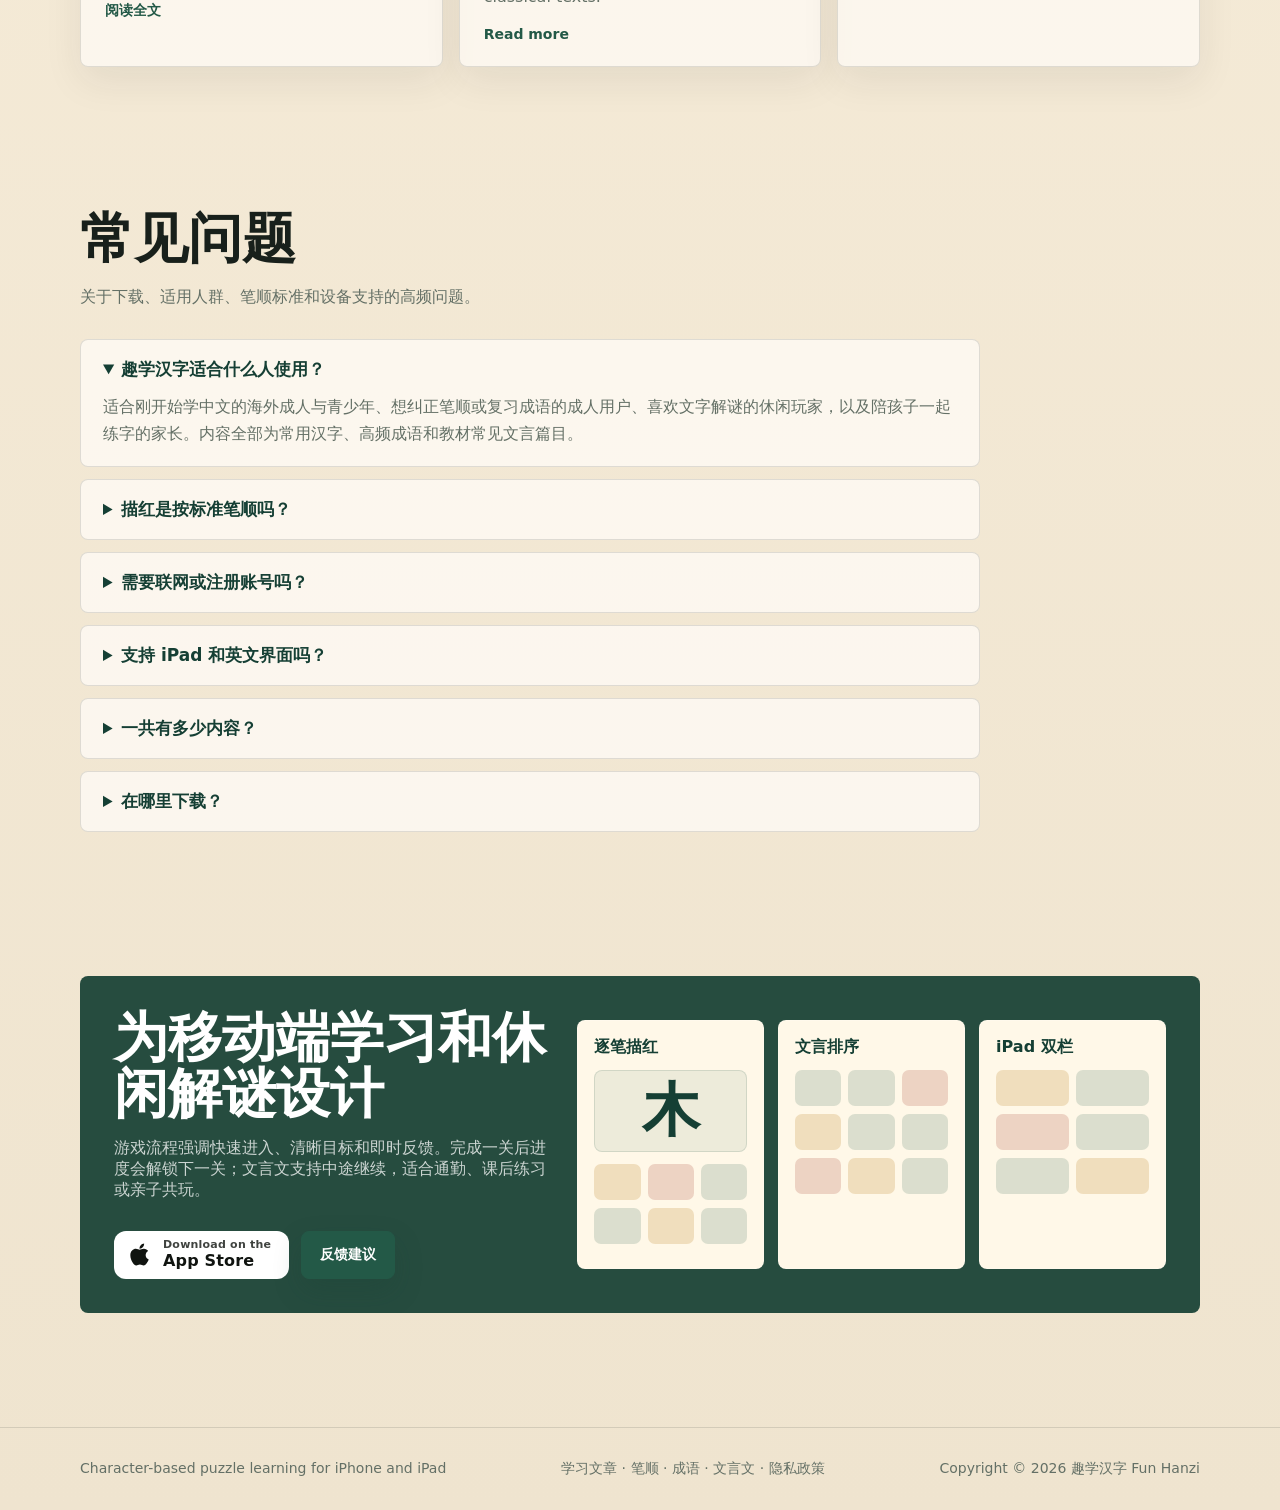
==== commit c1eafa46: "SEO优化，增加几篇推广文章" ====
--- a/index.html
+++ b/index.html
@@ -1,58 +1,126 @@
 <!doctype html>
-<html lang="en">
+<html lang="zh-CN">
   <head>
     <meta charset="utf-8">
     <meta name="viewport" content="width=device-width, initial-scale=1">
-    <script>
-      /* 解析阶段先确定语言：?lang > 用户选择（localStorage）> 浏览器系统语言 > 英文。
-         支持的语言列表与 assets/i18n.js 保持一致；非英文时先隐藏页面，避免闪出默认英文。 */
-      (function () {
-        var supported = ["en", "zh", "es", "fr", "de", "pt"];
-        var code = "en";
-        try {
-          var query = new URLSearchParams(location.search).get("lang");
-          var browser = (navigator.languages && navigator.languages[0]) || navigator.language || "";
-          var raw = String(query || localStorage.getItem("characterAssembly.locale") || browser || "en").toLowerCase().split("-")[0];
-          if (supported.indexOf(raw) !== -1) code = raw;
-        } catch (error) { /* 隐私模式等场景下使用默认语言 */ }
-        var root = document.documentElement;
-        root.setAttribute("data-locale", code);
-        root.setAttribute("lang", code === "zh" ? "zh-CN" : code);
-        if (code !== "en") {
-          var guard = document.createElement("style");
-          guard.textContent = "html:not([data-i18n-ready]) body{visibility:hidden}";
-          document.head.appendChild(guard);
-          setTimeout(function () { root.setAttribute("data-i18n-ready", "true"); }, 2000);
+    <title>趣学汉字 Fun Hanzi | 学汉字笔顺、拼成语、读文言文（iPhone / iPad）</title>
+    <meta name="description" content="趣学汉字（Fun Hanzi）是一款 iPhone / iPad 中文学习解谜游戏：600 个常用汉字逐笔描红练笔顺，200 个四字成语拖拽拼装，24 篇文言经典按原文逐字还原，支持简体中文与 English。">
+    <meta name="keywords" content="学汉字,汉字笔顺,笔顺练习,常用汉字表,成语学习,四字成语,文言文入门,中文学习游戏,iPhone 学中文,learn Chinese characters,Chinese stroke order,Chinese idioms,classical Chinese">
+    <meta name="author" content="Donghui Li">
+    <meta name="robots" content="index, follow, max-snippet:-1, max-image-preview:large">
+    <meta name="theme-color" content="#235947">
+    <link rel="canonical" href="https://phonixying.github.io/CharacterAssembly/">
+    <link rel="alternate" type="application/rss+xml" title="趣学汉字 Fun Hanzi 文章" href="https://phonixying.github.io/CharacterAssembly/feed.xml">
+
+    <!-- Open Graph / Twitter -->
+    <meta property="og:type" content="website">
+    <meta property="og:site_name" content="趣学汉字 Fun Hanzi">
+    <meta property="og:url" content="https://phonixying.github.io/CharacterAssembly/">
+    <meta property="og:locale" content="zh_CN">
+    <meta property="og:locale:alternate" content="en_US">
+    <meta property="og:title" content="趣学汉字 Fun Hanzi | 学汉字笔顺、拼成语、读文言文">
+    <meta property="og:description" content="600 个常用汉字逐笔描红、200 个四字成语拖拽拼装、24 篇文言经典逐字还原。支持 iPhone / iPad 与 English 界面。">
+    <meta property="og:image" content="https://phonixying.github.io/CharacterAssembly/assets/og-image.png">
+    <meta property="og:image:width" content="1200">
+    <meta property="og:image:height" content="630">
+    <meta property="og:image:alt" content="趣学汉字 Fun Hanzi：逐笔描红、成语拖拽、文言排序">
+    <meta name="twitter:card" content="summary_large_image">
+    <meta name="twitter:title" content="趣学汉字 Fun Hanzi | 学汉字笔顺、拼成语、读文言文">
+    <meta name="twitter:description" content="600 个常用汉字逐笔描红、200 个四字成语拖拽拼装、24 篇文言经典逐字还原。">
+    <meta name="twitter:image" content="https://phonixying.github.io/CharacterAssembly/assets/og-image.png">
+
+    <link rel="icon" href="assets/app-icon.svg" type="image/svg+xml">
+    <link rel="apple-touch-icon" href="assets/app-icon.png">
+    <link rel="stylesheet" href="assets/site.css">
+
+    <script type="application/ld+json">
+    {
+      "@context": "https://schema.org",
+      "@graph": [
+        {
+          "@type": "SoftwareApplication",
+          "@id": "https://phonixying.github.io/CharacterAssembly/#app",
+          "name": "趣学汉字 Fun Hanzi",
+          "alternateName": "Fun Hanzi",
+          "applicationCategory": "EducationalApplication",
+          "applicationSubCategory": "Games / Word / Puzzle",
+          "operatingSystem": "iOS 17.0 or later",
+          "url": "https://phonixying.github.io/CharacterAssembly/",
+          "downloadUrl": "https://apps.apple.com/app/fun-hanzi/id6804096171",
+          "softwareVersion": "1.0",
+          "inLanguage": ["zh-Hans", "en"],
+          "description": "一款通过逐笔描红、成语拖拽和文言文逐字排序学习中文的 iPhone / iPad 益智游戏，覆盖 600 个常用汉字、200 个四字成语与 24 篇文言经典。",
+          "featureList": ["汉字逐笔描红与笔顺纠错", "四字成语拖拽组合与释义", "文言文按原文逐字排序", "拼音、词语与例句听读", "iPad 横竖屏适配", "简体中文与 English 界面"],
+          "offers": { "@type": "Offer", "price": "0", "priceCurrency": "USD", "availability": "https://schema.org/InStock" },
+          "author": { "@type": "Person", "name": "Donghui Li", "email": "lidonghui11911@gmail.com" },
+          "publisher": { "@type": "Person", "name": "Donghui Li" }
+        },
+        {
+          "@type": "WebSite",
+          "@id": "https://phonixying.github.io/CharacterAssembly/#website",
+          "url": "https://phonixying.github.io/CharacterAssembly/",
+          "name": "趣学汉字 Fun Hanzi",
+          "inLanguage": "zh-CN",
+          "publisher": { "@type": "Person", "name": "Donghui Li" }
+        },
+        {
+          "@type": "BreadcrumbList",
+          "itemListElement": [
+            { "@type": "ListItem", "position": 1, "name": "PhoenixYing", "item": "https://phonixying.github.io/" },
+            { "@type": "ListItem", "position": 2, "name": "趣学汉字 Fun Hanzi", "item": "https://phonixying.github.io/CharacterAssembly/" }
+          ]
+        },
+        {
+          "@type": "FAQPage",
+          "@id": "https://phonixying.github.io/CharacterAssembly/#faq",
+          "mainEntity": [
+            {
+              "@type": "Question",
+              "name": "趣学汉字适合什么人使用？",
+              "acceptedAnswer": { "@type": "Answer", "text": "适合刚开始学中文的海外成人与青少年、想纠正笔顺或复习成语的成人用户、喜欢文字解谜的休闲玩家，以及陪孩子一起练字的家长。内容全部为常用汉字、高频成语和教材常见文言篇目。" }
+            },
+            {
+              "@type": "Question",
+              "name": "描红是按标准笔顺吗？",
+              "acceptedAnswer": { "@type": "Answer", "text": "是。笔画顺序基于标准笔顺数据，并对横撇、竖折、横折钩、竖弯钩、卧钩、点与捺等容易混淆的笔形做了人工校正。写错当前笔会当场提示，不会把错笔积累到最后。" }
+            },
+            {
+              "@type": "Question",
+              "name": "需要联网或注册账号吗？",
+              "acceptedAnswer": { "@type": "Answer", "text": "不需要。关卡内容、发音素材和进度都保存在设备本地，断网也能继续练习。应用不要求注册账号，学习进度不会上传到服务器。" }
+            },
+            {
+              "@type": "Question",
+              "name": "支持 iPad 和英文界面吗？",
+              "acceptedAnswer": { "@type": "Answer", "text": "支持。iPad 竖屏沿用手机纵向布局，横屏会把展示区与操作区并排展开。界面支持简体中文与 English 切换，成语释义提供英文说明。" }
+            },
+            {
+              "@type": "Question",
+              "name": "一共有多少内容？",
+              "acceptedAnswer": { "@type": "Answer", "text": "识字难度 60 关、每关 10 个常用汉字，共 600 字；成语难度 50 关、每关 4 个四字成语，共 200 个成语；文言文难度现有 24 篇经典文本，包括《木兰辞》《马说》《将进酒》《桃花源记》《蜀道难》《爱莲说》《陋室铭》《岳阳楼记》《出师表》等。" }
+            }
+          ]
         }
-      })();
+      ]
+    }
     </script>
-    <title data-i18n="home.meta.title">Character Assembly | Learn Chinese characters, idioms and classical texts</title>
-    <meta name="description" data-i18n-content="home.meta.description" content="Character Assembly is a Chinese learning puzzle game for iPhone and iPad: trace every stroke, drag idioms into place and restore classical texts in their original order.">
-    <meta name="theme-color" content="#235947">
-    <meta property="og:type" content="website">
-    <meta property="og:site_name" content="Character Assembly">
-    <meta property="og:title" data-i18n-content="home.hero.title" content="Character Assembly">
-    <meta property="og:description" data-i18n-content="home.meta.ogDescription" content="Trace every stroke, drag idioms into place and restore classical texts in their original order.">
-    <meta property="og:image" content="https://phonixying.github.io/CharacterAssembly/assets/app-icon.svg">
-    <link rel="icon" href="assets/app-icon.svg" type="image/svg+xml">
-    <link rel="stylesheet" href="assets/site.css">
-    <script src="assets/i18n.js" defer></script>
   </head>
   <body>
     <header class="site-header">
       <nav class="nav" aria-label="Main navigation">
         <a class="brand" href="./">
           <img src="assets/app-icon.svg" alt="">
-          <span>Character Assembly</span>
+          <span>趣学汉字 Fun Hanzi</span>
         </a>
         <div class="nav-links">
-          <a href="#features" data-i18n="nav.features">Features</a>
-          <a href="#stages" data-i18n="nav.stages">Levels</a>
-          <a href="#updates" data-i18n="nav.updates">Updates</a>
-          <a href="privacy/" data-i18n="nav.privacy">Privacy</a>
-          <a href="https://apps.apple.com/app/fun-hanzi/id6804096171" target="_blank" rel="noreferrer" data-i18n="nav.download">Download</a>
+          <a href="#features">功能</a>
+          <a href="#stages">关卡</a>
+          <a href="#updates">更新</a>
+          <a href="blog/">文章</a>
+          <a href="#faq">常见问题</a>
+          <a href="privacy/">隐私</a>
+          <a href="https://apps.apple.com/app/fun-hanzi/id6804096171" target="_blank" rel="noreferrer">下载</a>
           <a href="https://github.com/PhonixYing/CharacterAssembly" target="_blank" rel="noreferrer">GitHub</a>
-          <div class="lang-switch" data-lang-switch></div>
         </div>
       </nav>
     </header>
@@ -60,52 +128,51 @@
     <main class="page">
       <section class="hero">
         <div>
-          <p class="eyebrow" data-i18n="home.hero.eyebrow">Chinese learning × light puzzling · iPhone, iPad & English</p>
-          <h1 data-i18n="home.hero.title">Character Assembly</h1>
-          <p class="hero-subtitle" data-i18n="home.hero.subtitle">Snap every stroke, every character and every classic line back into place.</p>
-          <p class="hero-copy" data-i18n="home.hero.copy">Start by tracing each stroke, move on to dragging idioms into place, then restore classical Chinese texts in their original order. From level 4, players pick the correct stroke themselves; iPad adapts its layout to portrait and landscape, and English players get matching level and progress copy.</p>
+          <p class="eyebrow">中文学习 × 轻度解谜 · iPhone、iPad 与 English</p>
+          <h1>趣学汉字 Fun Hanzi</h1>
+          <p class="hero-subtitle">把每一笔、每一个字、每一句经典，拼回正确的位置。</p>
+          <p class="hero-copy">从逐笔描红开始，进入成语拖拽，再到文言文原文排序。汉字关是逐笔描红：沿淡红底稿从起点写到终点，写错会当场提示，三种难度都按顺序解锁；iPad 会根据横竖屏自动调整布局，英文环境也有对应的关卡与进度文案。</p>
           <div class="actions">
-            <a class="store-badge" href="https://apps.apple.com/app/fun-hanzi/id6804096171" target="_blank" rel="noreferrer" data-i18n-aria-label="store.badgeAria" aria-label="Download Character Assembly on the App Store">
+            <a class="store-badge" href="https://apps.apple.com/app/fun-hanzi/id6804096171" target="_blank" rel="noreferrer" aria-label="从 App Store 下载趣学汉字 Fun Hanzi">
               <svg class="store-badge-icon" viewBox="0 0 384 512" aria-hidden="true"><path d="M318.7 268.7c-.2-36.7 16.4-64.4 50-84.8-18.8-26.9-47.2-41.7-84.7-44.6-35.5-2.8-74.3 20.7-88.5 20.7-15 0-49.4-19.7-76.4-19.7C63.3 141.2 4 184.8 4 273.5q0 39.3 14.4 81.2c12.8 36.7 59 126.7 107.2 125.2 25.2-.6 43-17.9 75.8-17.9 31.8 0 48.3 17.9 76.4 17.9 48.6-.7 90.4-82.5 102.6-119.3-65.2-30.7-61.7-90-61.7-91.9zm-56.6-164.2c27.3-32.4 24.8-61.9 24-72.5-24.1 1.4-52 16.4-67.9 34.9-17.5 19.8-27.8 44.3-25.6 71.9 26.1 2 49.9-11.4 69.5-34.3z"/></svg>
               <span class="store-badge-text">
-                <span class="store-badge-line" data-i18n="store.badgeLine">Download on the</span>
-                <span class="store-badge-name" data-i18n="store.badgeName">App Store</span>
+                <span class="store-badge-line">Download on the</span>
+                <span class="store-badge-name">App Store</span>
               </span>
             </a>
-            <a class="button secondary" href="#features" data-i18n="home.hero.ctaFeatures">See how it plays</a>
-            <a class="button secondary" href="#updates" data-i18n="home.hero.ctaUpdates">See latest updates</a>
-            <a class="button secondary" href="privacy/" data-i18n="home.hero.ctaPrivacy">Privacy Policy</a>
-            <a class="button secondary" href="mailto:lidonghui11911@gmail.com" data-i18n="home.hero.ctaSupport">Contact support</a>
+            <a class="button secondary" href="#features">查看玩法</a>
+            <a class="button secondary" href="#updates">查看最近更新</a>
+            <a class="button secondary" href="privacy/">隐私政策</a>
+            <a class="button secondary" href="mailto:lidonghui11911@gmail.com">联系支持</a>
           </div>
         </div>
 
-        <div class="hero-visual" aria-label="Character Assembly app preview">
+        <div class="hero-visual" aria-label="Fun Hanzi app preview">
           <div class="app-card">
             <div class="app-top">
               <div class="app-top-row">
                 <img class="app-icon" src="assets/app-icon.svg" alt="">
-                <span class="pill" data-i18n="home.app.pill">Level 4 · New mode</span>
+                <span class="pill">逐笔描红</span>
               </div>
-              <div class="app-title" data-i18n="home.app.title">Stroke order challenge</div>
-              <p class="app-caption" data-i18n="home.app.caption">The first three levels follow the prompts; from level 4 you tap the strokes shown below and trace them in the right order.</p>
+              <div class="app-title">描红练习</div>
+              <p class="app-caption">沿淡红底稿，从起点写到终点；写对这一笔才会描上，写错会给出提示。</p>
             </div>
             <div class="stage-panel">
               <div class="stroke-demo-head">
-                <strong data-i18n="home.app.strokeHeading">木 · Stroke Order</strong>
+                <strong>木 · 第 3 笔：撇</strong>
                 <span class="progress">2 / 4</span>
               </div>
               <div class="stroke-demo">
-                <div class="glyph-preview" data-i18n-aria-label="home.app.glyphAria" aria-label="The Chinese character 木">木</div>
+                <div class="glyph-preview trace-guide" aria-label="汉字木的淡红底稿">木</div>
                 <div class="stroke-status">
                   <div class="stroke-progress-bar"><span></span></div>
-                  <small data-i18n="home.app.tapHint">Tap, don't drag</small>
+                  <small>沿淡红底稿 · Follow the pale guide</small>
                 </div>
               </div>
-              <div class="stroke-options" aria-hidden="true">
-                <span class="stroke-chip done">一</span>
-                <span class="stroke-chip done">丨</span>
-                <span class="stroke-chip active">丿</span>
-                <span class="stroke-chip">㇏</span>
+              <div class="stroke-legend">
+                <span class="stroke-legend-item"><i class="legend-swatch done"></i>已描</span>
+                <span class="stroke-legend-item"><i class="legend-swatch current"></i>当前</span>
+                <span class="stroke-legend-item"><i class="legend-swatch pending"></i>待写</span>
               </div>
             </div>
           </div>
@@ -114,115 +181,193 @@
 
       <section class="section" id="features">
         <div class="section-head">
-          <h2 data-i18n="home.features.title">Puzzles built around the structure of Chinese</h2>
-          <p data-i18n="home.features.lead">This is not about memorising characters or guessing answers: you choose based on stroke order, components, character sequence and meaning. Every mode keeps a clear goal, immediate feedback and progress you can pick up again.</p>
+          <h2>围绕中文结构设计的解谜体验</h2>
+          <p>不是单纯背字或猜答案，而是在笔顺、部件、字序和语义关系里做选择。每种玩法都保留清晰目标、即时反馈和可继续的进度。</p>
         </div>
         <div class="feature-grid">
           <article class="feature">
             <div class="feature-mark">笔</div>
-            <h3 data-i18n="home.features.a.title">Stroke-by-stroke tracing</h3>
-            <p data-i18n="home.features.a.body">The first three levels guide you clearly; from level 4 all strokes are shown below — tap them in the right order and only the correct one is traced.</p>
+            <h3>逐笔描红</h3>
+            <p>60 关都是同一套逐笔描红：沿淡红底稿，从起点写到终点，写对当前笔才继续下一笔；写错会当场提示并记入学习记录。每个字都配拼音、常用词与例句的听读卡。</p>
           </article>
           <article class="feature">
             <div class="feature-mark">成</div>
-            <h3 data-i18n="home.features.b.title">Drag-and-drop idioms</h3>
-            <p data-i18n="home.features.b.body">Drag each tile into its target slot, then tap to read the meaning; unfinished tiles can be double-tapped back to the parts tray.</p>
+            <h3>成语拖拽</h3>
+            <p>把词块拖到目标槽位，完成后点击查看释义；未完成的词块可以双击移回零件区。</p>
           </article>
           <article class="feature">
             <div class="feature-mark">文</div>
-            <h3 data-i18n="home.features.c.title">Classical text ordering</h3>
-            <p data-i18n="home.features.c.body">Find the characters in the original order from a shuffled pile and pick up where you left off; a reshuffle button rearranges the parts tray at any time.</p>
+            <h3>文言排序</h3>
+            <p>从打乱的字堆中按原文依次找字，支持中途退出后继续；重新排序按钮让零件区随时换一种排列。</p>
           </article>
           <article class="feature">
             <div class="feature-mark">适</div>
-            <h3 data-i18n="home.features.d.title">Multiple languages and sizes</h3>
-            <p data-i18n="home.features.d.body">Simplified Chinese and English are supported. On iPad, portrait reads in a single column like a phone, while landscape lays out the text, the parts and the puzzle board side by side.</p>
+            <h3>多语言与多尺寸</h3>
+            <p>支持简体中文与 English。iPad 竖屏按手机纵向阅读，横屏把正文、零件和拼图区并排展开。</p>
           </article>
         </div>
       </section>
 
       <section class="section" id="stages">
         <div class="section-head">
-          <h2 data-i18n="home.stages.title">Three modes, three rhythms</h2>
-          <p data-i18n="home.stages.lead">Characters train stroke order, idioms train word order and meaning, and classical texts rebuild long passages. Level counts and goals stay clear, so short repeated sessions work as well as longer study.</p>
+          <h2>三种玩法，三种节奏</h2>
+          <p>单字是笔顺训练，成语是词序与语义，文言文是长文本复原。关卡数量和目标都保持明确，适合短时间反复挑战，也适合连续学习。</p>
         </div>
         <div class="modes">
           <article class="mode">
             <div class="mode-label">简</div>
-            <h3 data-i18n="home.stages.a.title">50 character levels</h3>
-            <p data-i18n="home.stages.a.body">Ten common characters per level. Learn the standard stroke order first, then move from guided tracing to tapping on your own.</p>
-            <small data-i18n="home.stages.a.note">500 common characters · stroke-by-stroke feedback</small>
+            <h3>60 关识字练习</h3>
+            <p>每关 10 个常用汉字，从第 1 关起就是正式关卡，全都按逐笔描红进行。三种难度统一按顺序解锁。</p>
+            <small>600 个常用汉字 · 逐笔反馈 · 拼音听读</small>
           </article>
           <article class="mode">
             <div class="mode-label">易</div>
-            <h3 data-i18n="home.stages.b.title">50 four-character idiom levels</h3>
-            <p data-i18n="home.stages.b.body">Four idioms per level, moving from high-frequency everyday idioms to shared characters, themes and easily confused allusions, with meanings available on completion.</p>
-            <small data-i18n="home.stages.b.note">200 idiom goals · drag to combine</small>
+            <h3>50 关四字成语</h3>
+            <p>每关 4 个成语，从高频直观成语进入共享字、主题词和易混典故，完成后可查看释义。</p>
+            <small>200 个成语目标 · 拖拽组合</small>
           </article>
           <article class="mode">
-            <div class="mode-label">文</div>
-            <h3 data-i18n="home.stages.c.title">5 classical texts</h3>
-            <p data-i18n="home.stages.c.body">Long passages are split into workable character tiles and steps so you can rebuild them character by character, with resume and reshuffle support.</p>
-            <small data-i18n="home.stages.c.note">Classic texts · two-column iPad landscape</small>
+            <div class="mode-label">难</div>
+            <h3>24 篇文言文</h3>
+            <p>把长篇内容拆成可操作的字块与步骤，按原文顺序逐字还原，支持断点续玩和重新排序。</p>
+            <small>木兰辞 · 桃花源记 · 出师表 等 · 横屏 iPad 双栏</small>
           </article>
         </div>
       </section>
 
       <section class="section" id="updates">
         <div class="section-head">
-          <h2 data-i18n="home.updates.title">Latest updates</h2>
-          <p data-i18n="home.updates.lead">The site mirrors the current build's gameplay and interface behaviour, so you can see the full experience before downloading or sending feedback.</p>
+          <h2>最近更新</h2>
+          <p>官网内容同步当前版本的玩法和界面行为，方便你在下载或反馈前快速了解完整体验。</p>
         </div>
         <div class="update-grid">
           <article class="update-card">
-            <span class="update-kicker" data-i18n="home.updates.a.kicker">Stroke order</span>
-            <h3 data-i18n="home.updates.a.title">Standard stroke hints keep getting refined</h3>
-            <p data-i18n="home.updates.a.body">Hints for easily confused strokes — such as 横撇, 竖折, 竖弯钩, 卧钩, 点 and 捺 — are now aligned with the stroke-order data.</p>
+            <span class="update-kicker">笔顺</span>
+            <h3>标准笔画提示持续校正</h3>
+            <p>常见的横撇、竖折、竖弯钩、卧钩、点与捺等容易混淆的提示已统一按笔顺数据校正。</p>
           </article>
           <article class="update-card">
-            <span class="update-kicker" data-i18n="home.updates.b.kicker">Gameplay</span>
-            <h3 data-i18n="home.updates.b.title">Choose your own strokes from level 4</h3>
-            <p data-i18n="home.updates.b.body">The next stroke is no longer revealed. All strokes are laid out below — just tap the right one, no dragging needed.</p>
+            <span class="update-kicker">上手</span>
+            <h3>第 1 关第一个字带手势引导</h3>
+            <p>第一次描红会标出起笔点，动笔后自动隐藏；之后每关都按同一套逐笔描红规则进行。</p>
           </article>
           <article class="update-card">
-            <span class="update-kicker" data-i18n="home.updates.c.kicker">Layout</span>
-            <h3 data-i18n="home.updates.c.title">iPad portrait/landscape and interface copy</h3>
-            <p data-i18n="home.updates.c.body">The main menu, idioms, classical texts and tracing screens all adapt to orientation, and level titles plus puzzle progress are localised for the supported languages.</p>
-          </article>
+            <span class="update-kicker">适配</span>
+            <h3>iPad 横竖屏与 English 文案</h3>
+            <p>主菜单、成语、文言文和描红页面都按方向自适应；英文环境下的关卡标题与拼字进度也已翻译。</p>
+          </article>
+        </div>
+      </section>
+
+      <section class="section" id="posts">
+        <div class="section-head">
+          <h2>中文学习文章</h2>
+          <p>关于笔顺、常用字、成语和文言文的实操方法，写给刚开始学中文的人和陪孩子一起学的家长。</p>
+        </div>
+        <div class="post-grid">
+          <a class="post-card" href="blog/hanzi-stroke-order.html">
+            <span class="post-kicker">笔顺</span>
+            <h3>汉字笔顺怎么练才有效</h3>
+            <p>7 条基本笔顺规则、容易写错的字，以及把描红练成肌肉记忆的节奏。</p>
+            <span class="post-more">阅读全文</span>
+          </a>
+          <a class="post-card" href="blog/600-common-chinese-characters.html">
+            <span class="post-kicker">识字</span>
+            <h3>600 个常用汉字的学习路线</h3>
+            <p>先学哪些字、每关 10 个字怎么安排，以及如何把音、形、义连在一起记。</p>
+            <span class="post-more">阅读全文</span>
+          </a>
+          <a class="post-card" href="blog/chinese-idioms-learning.html">
+            <span class="post-kicker">成语</span>
+            <h3>四字成语怎么记才不忘</h3>
+            <p>典故、对仗结构、共享字与近义辨析：四个让成语留下来的记忆策略。</p>
+            <span class="post-more">阅读全文</span>
+          </a>
+          <a class="post-card" href="blog/classical-chinese-basics.html">
+            <span class="post-kicker">文言</span>
+            <h3>文言文入门：从《木兰辞》到《出师表》</h3>
+            <p>文言与白话的差别、五个入门读法，以及 24 篇经典可以按什么顺序读。</p>
+            <span class="post-more">阅读全文</span>
+          </a>
+          <a class="post-card" href="blog/learn-chinese-characters-iphone.html">
+            <span class="post-kicker">English</span>
+            <h3>Learn Chinese Characters on iPhone</h3>
+            <p>A stroke-order-first routine: tracing, pinyin listening cards, idioms and classical texts.</p>
+            <span class="post-more">Read more</span>
+          </a>
+          <a class="post-card" href="blog/">
+            <span class="post-kicker">目录</span>
+            <h3>全部文章</h3>
+            <p>查看笔顺、识字、成语、文言文和 English 全部文章，以及 RSS 订阅地址。</p>
+            <span class="post-more">查看目录</span>
+          </a>
+        </div>
+      </section>
+
+      <section class="section" id="faq">
+        <div class="section-head">
+          <h2>常见问题</h2>
+          <p>关于下载、适用人群、笔顺标准和设备支持的高频问题。</p>
+        </div>
+        <div class="faq-list">
+          <details class="faq-item" open>
+            <summary>趣学汉字适合什么人使用？</summary>
+            <p>适合刚开始学中文的海外成人与青少年、想纠正笔顺或复习成语的成人用户、喜欢文字解谜的休闲玩家，以及陪孩子一起练字的家长。内容全部为常用汉字、高频成语和教材常见文言篇目。</p>
+          </details>
+          <details class="faq-item">
+            <summary>描红是按标准笔顺吗？</summary>
+            <p>是。笔画顺序基于标准笔顺数据，并对横撇、竖折、横折钩、竖弯钩、卧钩、点与捺等容易混淆的笔形做了人工校正。写错当前笔会当场提示，不会把错笔积累到最后。</p>
+          </details>
+          <details class="faq-item">
+            <summary>需要联网或注册账号吗？</summary>
+            <p>不需要。关卡内容、发音素材和进度都保存在设备本地，断网也能继续练习。应用不要求注册账号，学习进度不会上传到服务器。</p>
+          </details>
+          <details class="faq-item">
+            <summary>支持 iPad 和英文界面吗？</summary>
+            <p>支持。iPad 竖屏沿用手机纵向布局，横屏会把展示区与操作区并排展开；文言文的原文、字堆和拼图区横屏下可显示更多候选字。界面支持简体中文与 English 切换，成语释义提供英文说明。</p>
+          </details>
+          <details class="faq-item">
+            <summary>一共有多少内容？</summary>
+            <p>识字难度 60 关、每关 10 个常用汉字，共 600 字；成语难度 50 关、每关 4 个四字成语，共 200 个成语；文言文难度现有 24 篇经典文本，包括《木兰辞》《马说》《将进酒》《桃花源记》《蜀道难》《爱莲说》《陋室铭》《岳阳楼记》《出师表》等。</p>
+          </details>
+          <details class="faq-item">
+            <summary>在哪里下载？</summary>
+            <p>在 App Store 搜索「趣学汉字」或「Fun Hanzi」即可下载，也可以直接打开 <a href="https://apps.apple.com/app/fun-hanzi/id6804096171" target="_blank" rel="noreferrer">App Store 页面</a>。支持 iPhone 与 iPad。</p>
+          </details>
         </div>
       </section>
 
       <section class="section">
         <div class="screenshot-band">
           <div>
-            <h2 data-i18n="home.band.title">Designed for mobile learning and casual puzzling</h2>
-            <p data-i18n="home.band.lead">The flow favours quick starts, clear goals and immediate feedback. Finishing a level unlocks the next one, and classical texts can be resumed — good for commutes, after-school practice or playing together with family.</p>
+            <h2>为移动端学习和休闲解谜设计</h2>
+            <p>游戏流程强调快速进入、清晰目标和即时反馈。完成一关后进度会解锁下一关；文言文支持中途继续，适合通勤、课后练习或亲子共玩。</p>
             <div class="actions">
-              <a class="store-badge" href="https://apps.apple.com/app/fun-hanzi/id6804096171" target="_blank" rel="noreferrer" data-i18n-aria-label="store.badgeAria" aria-label="Download Character Assembly on the App Store">
+              <a class="store-badge" href="https://apps.apple.com/app/fun-hanzi/id6804096171" target="_blank" rel="noreferrer" aria-label="从 App Store 下载趣学汉字 Fun Hanzi">
                 <svg class="store-badge-icon" viewBox="0 0 384 512" aria-hidden="true"><path d="M318.7 268.7c-.2-36.7 16.4-64.4 50-84.8-18.8-26.9-47.2-41.7-84.7-44.6-35.5-2.8-74.3 20.7-88.5 20.7-15 0-49.4-19.7-76.4-19.7C63.3 141.2 4 184.8 4 273.5q0 39.3 14.4 81.2c12.8 36.7 59 126.7 107.2 125.2 25.2-.6 43-17.9 75.8-17.9 31.8 0 48.3 17.9 76.4 17.9 48.6-.7 90.4-82.5 102.6-119.3-65.2-30.7-61.7-90-61.7-91.9zm-56.6-164.2c27.3-32.4 24.8-61.9 24-72.5-24.1 1.4-52 16.4-67.9 34.9-17.5 19.8-27.8 44.3-25.6 71.9 26.1 2 49.9-11.4 69.5-34.3z"/></svg>
                 <span class="store-badge-text">
                   <span class="store-badge-line">Download on the</span>
                   <span class="store-badge-name">App Store</span>
                 </span>
               </a>
-              <a class="button primary" href="mailto:lidonghui11911@gmail.com" data-i18n="home.band.cta">Send feedback</a>
+              <a class="button primary" href="mailto:lidonghui11911@gmail.com">反馈建议</a>
             </div>
           </div>
           <div class="screen-grid" aria-hidden="true">
             <div class="mini-screen">
-              <strong data-i18n="home.band.mini1">Stroke tapping</strong>
+              <strong>逐笔描红</strong>
               <div class="mini-glyph">木</div>
               <div class="mini-row"><span class="mini-block gold"></span><span class="mini-block red"></span><span class="mini-block"></span></div>
               <div class="mini-row"><span class="mini-block"></span><span class="mini-block gold"></span><span class="mini-block"></span></div>
             </div>
             <div class="mini-screen">
-              <strong data-i18n="home.band.mini2">Text ordering</strong>
+              <strong>文言排序</strong>
               <div class="mini-row"><span class="mini-block"></span><span class="mini-block"></span><span class="mini-block red"></span></div>
               <div class="mini-row"><span class="mini-block gold"></span><span class="mini-block"></span><span class="mini-block"></span></div>
               <div class="mini-row"><span class="mini-block red"></span><span class="mini-block gold"></span><span class="mini-block"></span></div>
             </div>
             <div class="mini-screen">
-              <strong data-i18n="home.band.mini3">iPad two-column</strong>
+              <strong>iPad 双栏</strong>
               <div class="mini-row"><span class="mini-block gold"></span><span class="mini-block"></span></div>
               <div class="mini-row"><span class="mini-block red"></span><span class="mini-block"></span></div>
               <div class="mini-row"><span class="mini-block"></span><span class="mini-block gold"></span></div>
@@ -234,8 +379,15 @@
 
     <footer class="site-footer">
       <div class="footer-inner">
-        <span data-i18n="footer.tagline">Character-based puzzle learning for iPhone and iPad</span>
-        <span data-i18n="footer.copyright">Copyright © 2026 Character Assembly</span>
+        <span>Character-based puzzle learning for iPhone and iPad</span>
+        <span>
+          <a href="blog/">学习文章</a> ·
+          <a href="blog/hanzi-stroke-order.html">笔顺</a> ·
+          <a href="blog/chinese-idioms-learning.html">成语</a> ·
+          <a href="blog/classical-chinese-basics.html">文言文</a> ·
+          <a href="privacy/">隐私政策</a>
+        </span>
+        <span>Copyright © 2026 趣学汉字 Fun Hanzi</span>
       </div>
     </footer>
   </body>
--- a/assets/site.css
+++ b/assets/site.css
@@ -221,8 +221,7 @@
 .app-stage-head,
 .stroke-demo-head,
 .stage-line,
-.tile-pool,
-.stroke-options {
+.tile-pool {
   display: flex;
   align-items: center;
 }
@@ -327,6 +326,11 @@
   font-weight: 900;
 }
 
+.glyph-preview.trace-guide {
+  color: rgba(163, 61, 47, 0.16);
+  -webkit-text-stroke: 1.5px rgba(163, 61, 47, 0.38);
+}
+
 .stroke-status {
   display: grid;
   gap: 12px;
@@ -352,9 +356,11 @@
   background: linear-gradient(90deg, var(--green), var(--gold));
 }
 
-.stroke-options {
+.stroke-legend {
+  display: flex;
   flex-wrap: wrap;
-  gap: 10px;
+  align-items: center;
+  gap: 12px 22px;
   margin-top: 20px;
   padding: 14px;
   border: 1px dashed rgba(35, 89, 71, 0.2);
@@ -362,29 +368,35 @@
   background: rgba(255, 247, 231, 0.72);
 }
 
-.stroke-chip {
-  width: 58px;
-  height: 50px;
-  display: grid;
-  place-items: center;
-  border: 1px solid rgba(35, 89, 71, 0.15);
-  border-radius: 12px;
-  background: white;
-  color: var(--green-strong);
-  font-family: ui-serif, "Songti SC", "STSong", Georgia, serif;
-  font-size: 30px;
-  font-weight: 900;
-}
-
-.stroke-chip.done {
-  opacity: 0.48;
-  background: rgba(35, 89, 71, 0.10);
-}
-
-.stroke-chip.active {
+.stroke-legend-item {
+  display: inline-flex;
+  align-items: center;
+  gap: 8px;
+  color: var(--muted);
+  font-size: 14px;
+  font-weight: 800;
+}
+
+.legend-swatch {
+  display: block;
+  width: 14px;
+  height: 14px;
+  border: 1.5px solid transparent;
+  border-radius: 5px;
+}
+
+.legend-swatch.done {
+  background: var(--green);
+}
+
+.legend-swatch.current {
   border-color: rgba(163, 61, 47, 0.42);
   background: rgba(163, 61, 47, 0.12);
-  color: var(--red);
+}
+
+.legend-swatch.pending {
+  border-color: rgba(35, 89, 71, 0.18);
+  background: white;
 }
 
 .tile-pool {
@@ -708,20 +720,6 @@
 @media (max-width: 560px) {
   .nav {
     width: min(100% - 24px, 1120px);
-    flex-wrap: wrap;
-    padding: 8px 0;
-    row-gap: 6px;
-  }
-
-  .nav-links {
-    flex-wrap: wrap;
-    row-gap: 6px;
-  }
-
-  .lang-select {
-    max-width: 126px;
-    padding: 6px 26px 6px 11px;
-    font-size: 12px;
   }
 
   .brand span {
@@ -818,37 +816,88 @@
   color: #101410;
 }
 
-/* 语言切换器 */
-.lang-switch {
-  display: inline-flex;
-  align-items: center;
-}
-
-.lang-select {
-  appearance: none;
-  -webkit-appearance: none;
-  max-width: 150px;
-  padding: 7px 28px 7px 13px;
+/* 文章卡片 */
+.post-grid {
+  display: grid;
+  grid-template-columns: repeat(3, minmax(0, 1fr));
+  gap: 16px;
+}
+
+.post-card {
+  display: flex;
+  flex-direction: column;
+  padding: 24px;
   border: 1px solid var(--line);
+  border-radius: 8px;
+  background: rgba(255, 253, 248, 0.68);
+  box-shadow: 0 14px 38px rgba(36, 42, 34, 0.08);
+  transition: transform 0.16s ease, box-shadow 0.16s ease;
+}
+
+.post-card:hover {
+  transform: translateY(-3px);
+  box-shadow: 0 20px 46px rgba(36, 42, 34, 0.14);
+}
+
+.post-kicker {
+  align-self: flex-start;
+  margin-bottom: 14px;
+  padding: 6px 9px;
   border-radius: 999px;
-  background-color: rgba(255, 253, 248, 0.82);
-  background-image: url("data:image/svg+xml;charset=utf-8,%3Csvg xmlns='http://www.w3.org/2000/svg' viewBox='0 0 12 8'%3E%3Cpath d='M1 1.4 6 6.4l5-5' fill='none' stroke='%23235947' stroke-width='1.8' stroke-linecap='round' stroke-linejoin='round'/%3E%3C/svg%3E");
-  background-repeat: no-repeat;
-  background-position: right 11px center;
-  background-size: 10px 7px;
+  background: rgba(35, 89, 71, 0.10);
   color: var(--green-strong);
-  font: inherit;
-  font-size: 13px;
-  font-weight: 750;
-  line-height: 1.2;
+  font-size: 12px;
+  font-weight: 850;
+}
+
+.post-card h3 {
+  margin: 0 0 10px;
+  font-size: 20px;
+  line-height: 1.35;
+}
+
+.post-card p {
+  margin: 0;
+  color: var(--muted);
+  line-height: 1.7;
+}
+
+.post-more {
+  margin-top: 16px;
+  color: var(--green);
+  font-size: 14px;
+  font-weight: 850;
+}
+
+/* 常见问题 */
+.faq-list {
+  display: grid;
+  gap: 12px;
+  max-width: 900px;
+}
+
+.faq-item {
+  padding: 18px 22px;
+  border: 1px solid var(--line);
+  border-radius: 8px;
+  background: rgba(255, 253, 248, 0.72);
+}
+
+.faq-item summary {
   cursor: pointer;
-}
-
-.lang-select:hover {
-  border-color: rgba(35, 89, 71, 0.42);
-}
-
-.lang-select:focus-visible {
-  outline: 2px solid var(--green);
-  outline-offset: 2px;
-}
+  font-size: 17px;
+  font-weight: 800;
+  color: var(--green-strong);
+}
+
+.faq-item p {
+  margin: 12px 0 0;
+  color: var(--muted);
+  line-height: 1.72;
+}
+
+@media (max-width: 860px) {
+  .post-grid {
+    grid-template-columns: 1fr;
+  }
+}
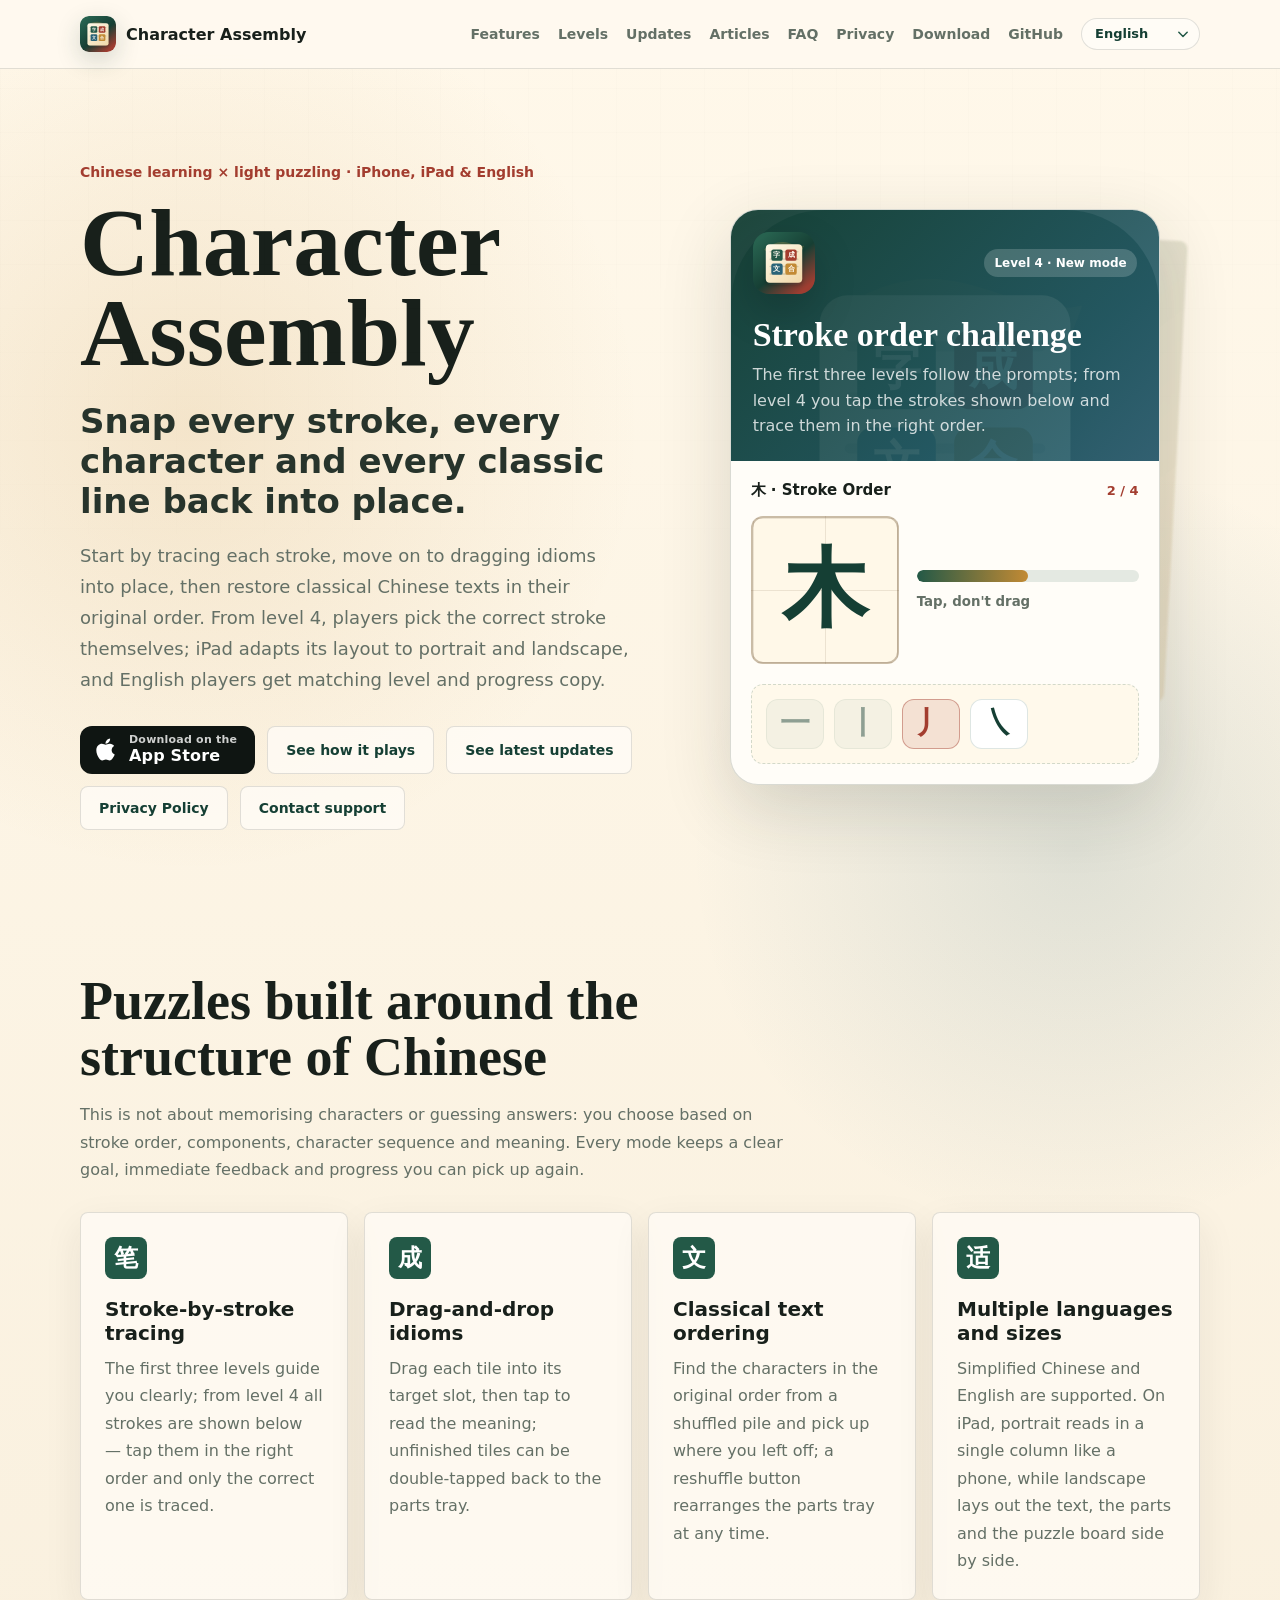
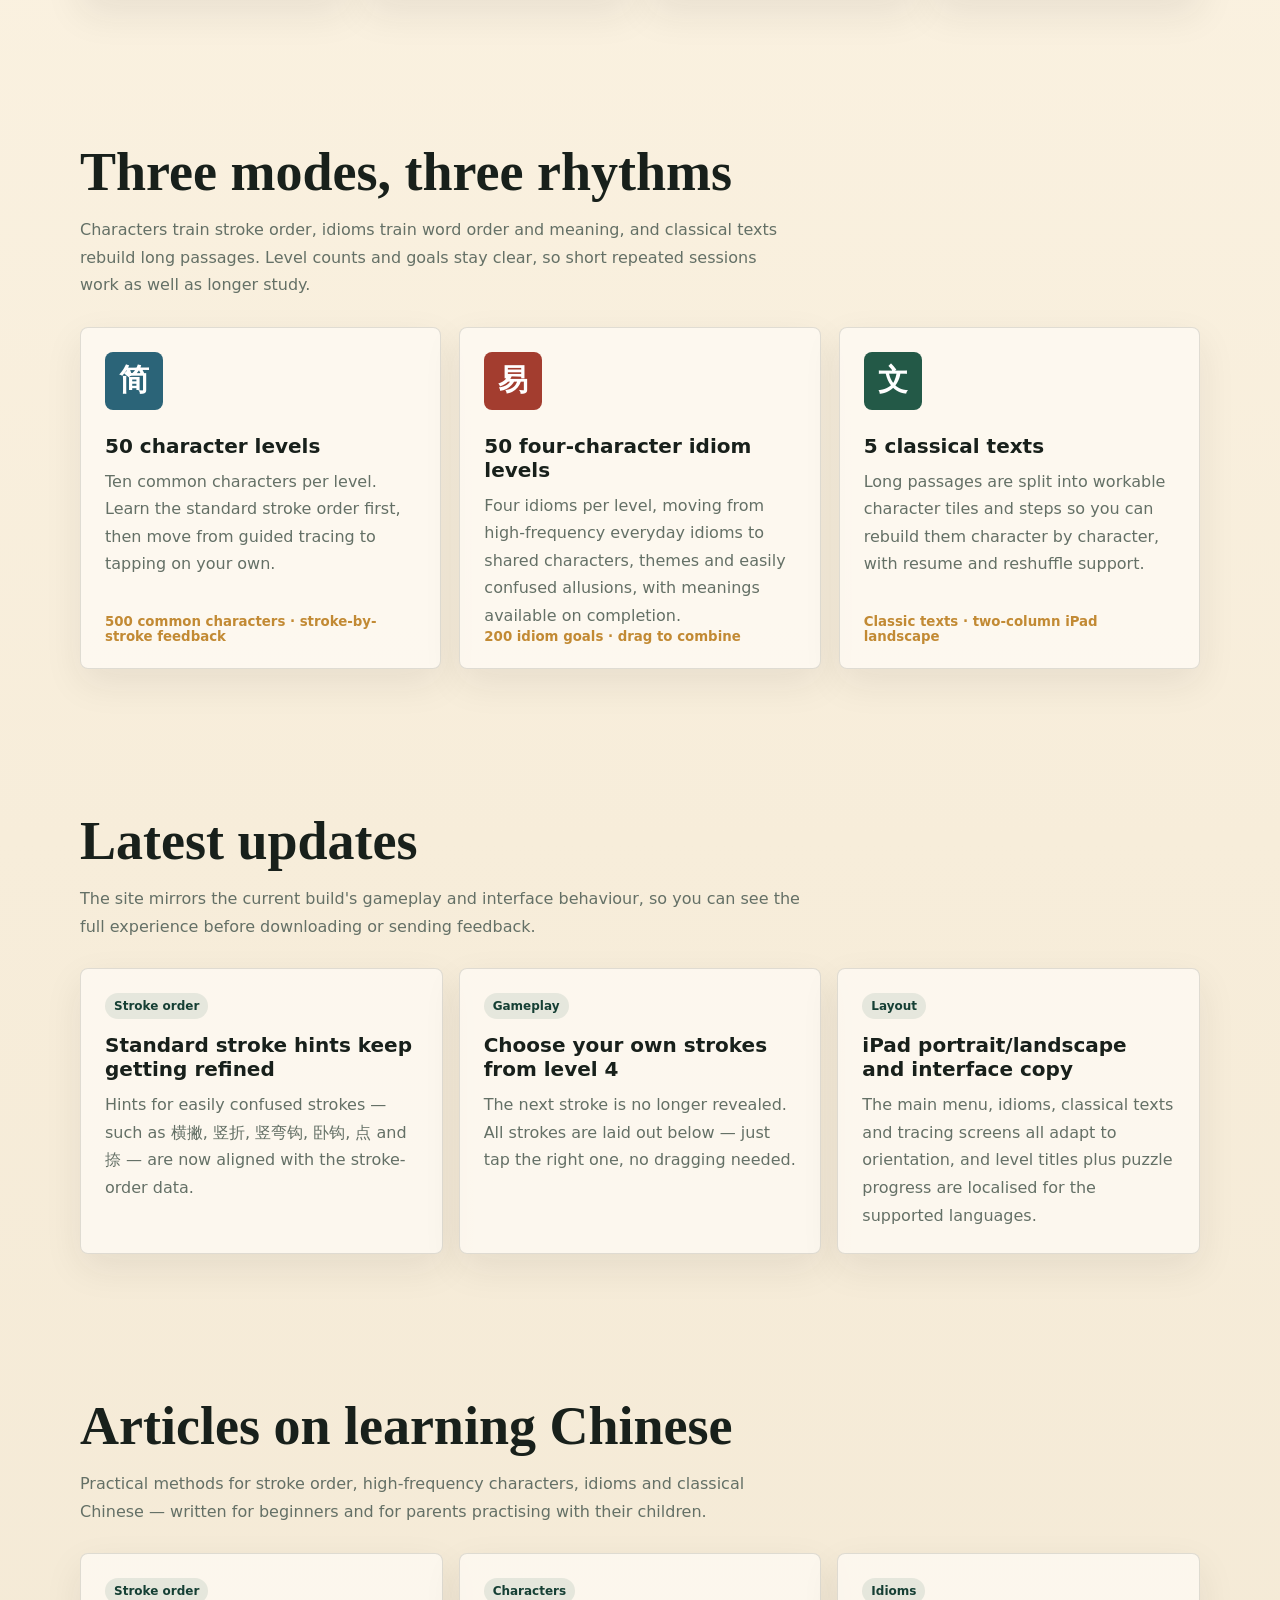
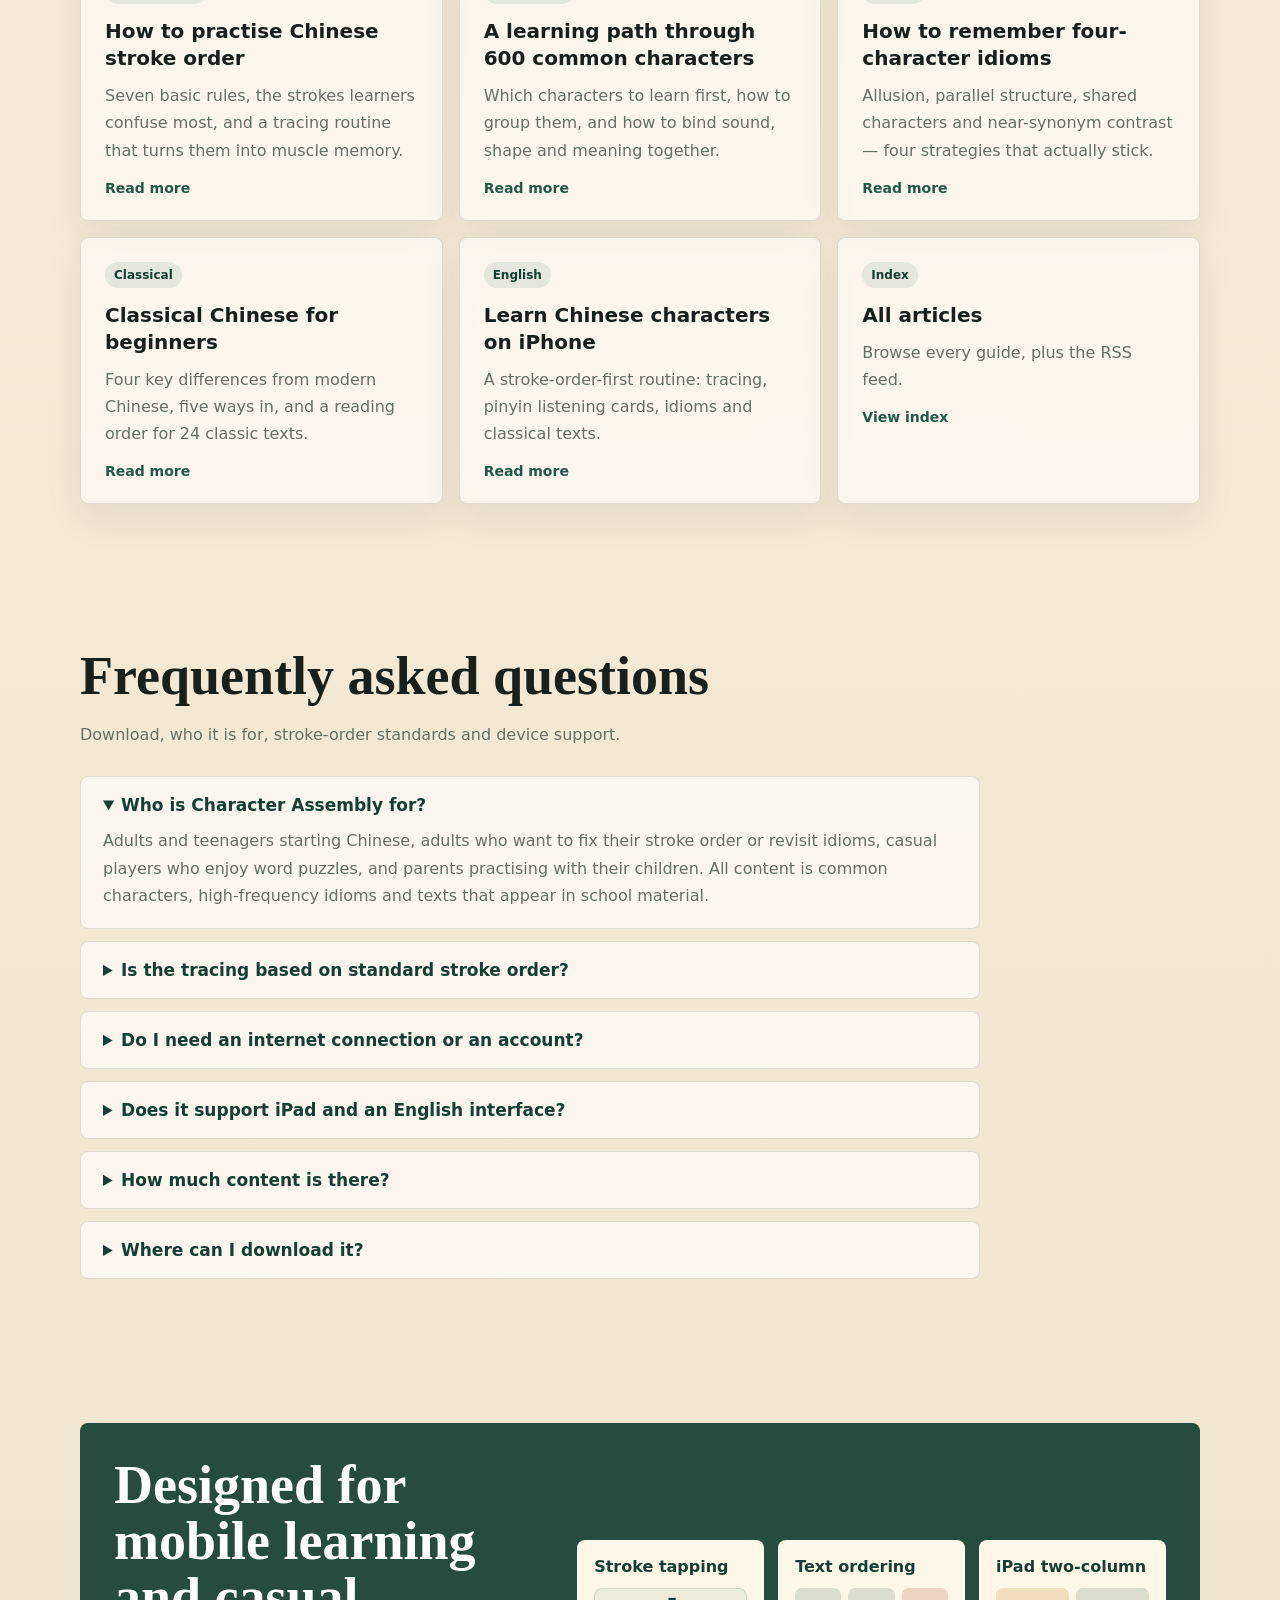
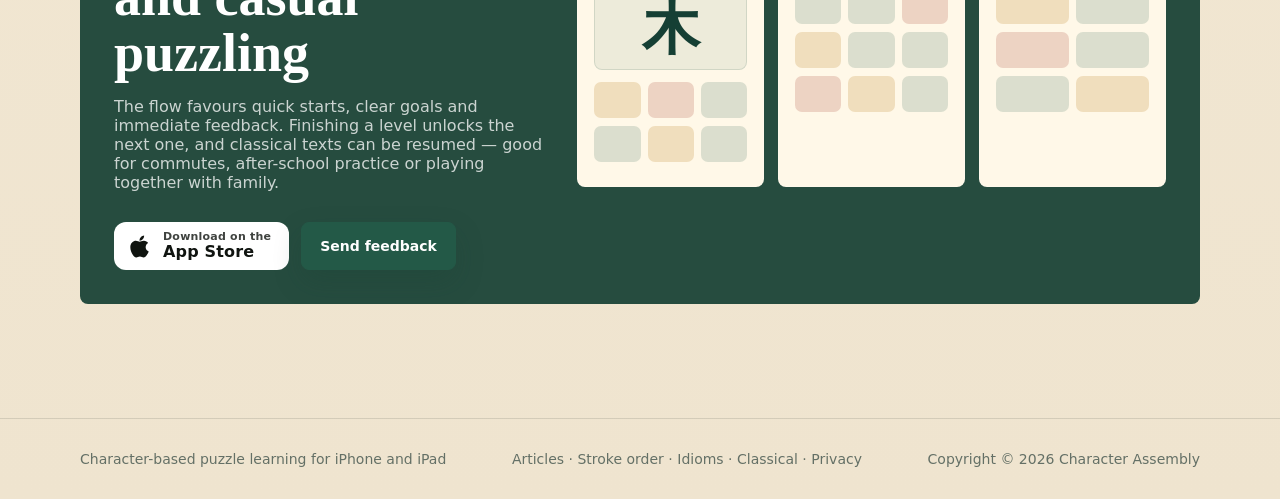
==== commit d4ec3f4c: "Merge: 多语言适配（en/fr/de/pt/es）与 SEO 优化、推广文章 - 保留 i18n.js 多语言架构，新增文章区与 FAQ 区的中英文词条 - 首页补 canonical / OG" ====
--- a/index.html
+++ b/index.html
@@ -1,37 +1,58 @@
 <!doctype html>
-<html lang="zh-CN">
+<html lang="en">
   <head>
     <meta charset="utf-8">
     <meta name="viewport" content="width=device-width, initial-scale=1">
-    <title>趣学汉字 Fun Hanzi | 学汉字笔顺、拼成语、读文言文（iPhone / iPad）</title>
-    <meta name="description" content="趣学汉字（Fun Hanzi）是一款 iPhone / iPad 中文学习解谜游戏：600 个常用汉字逐笔描红练笔顺，200 个四字成语拖拽拼装，24 篇文言经典按原文逐字还原，支持简体中文与 English。">
-    <meta name="keywords" content="学汉字,汉字笔顺,笔顺练习,常用汉字表,成语学习,四字成语,文言文入门,中文学习游戏,iPhone 学中文,learn Chinese characters,Chinese stroke order,Chinese idioms,classical Chinese">
+    <script>
+      /* 解析阶段先确定语言：?lang > 用户选择（localStorage）> 浏览器系统语言 > 英文。
+         支持的语言列表与 assets/i18n.js 保持一致；非英文时先隐藏页面，避免闪出默认英文。 */
+      (function () {
+        var supported = ["en", "zh", "es", "fr", "de", "pt"];
+        var code = "en";
+        try {
+          var query = new URLSearchParams(location.search).get("lang");
+          var browser = (navigator.languages && navigator.languages[0]) || navigator.language || "";
+          var raw = String(query || localStorage.getItem("characterAssembly.locale") || browser || "en").toLowerCase().split("-")[0];
+          if (supported.indexOf(raw) !== -1) code = raw;
+        } catch (error) { /* 隐私模式等场景下使用默认语言 */ }
+        var root = document.documentElement;
+        root.setAttribute("data-locale", code);
+        root.setAttribute("lang", code === "zh" ? "zh-CN" : code);
+        if (code !== "en") {
+          var guard = document.createElement("style");
+          guard.textContent = "html:not([data-i18n-ready]) body{visibility:hidden}";
+          document.head.appendChild(guard);
+          setTimeout(function () { root.setAttribute("data-i18n-ready", "true"); }, 2000);
+        }
+      })();
+    </script>
+    <title data-i18n="home.meta.title">Character Assembly | Learn Chinese characters, idioms and classical texts</title>
+    <meta name="description" data-i18n-content="home.meta.description" content="Character Assembly is a Chinese learning puzzle game for iPhone and iPad: trace every stroke, drag idioms into place and restore classical texts in their original order.">
+    <meta name="theme-color" content="#235947">
     <meta name="author" content="Donghui Li">
     <meta name="robots" content="index, follow, max-snippet:-1, max-image-preview:large">
-    <meta name="theme-color" content="#235947">
+    <meta name="keywords" content="learn Chinese characters, Chinese stroke order, Chinese idioms, classical Chinese, Chinese learning app iPhone, 学汉字, 汉字笔顺, 成语学习, 文言文入门">
     <link rel="canonical" href="https://phonixying.github.io/CharacterAssembly/">
-    <link rel="alternate" type="application/rss+xml" title="趣学汉字 Fun Hanzi 文章" href="https://phonixying.github.io/CharacterAssembly/feed.xml">
-
-    <!-- Open Graph / Twitter -->
+    <link rel="alternate" type="application/rss+xml" title="Fun Hanzi articles" href="https://phonixying.github.io/CharacterAssembly/feed.xml">
     <meta property="og:type" content="website">
-    <meta property="og:site_name" content="趣学汉字 Fun Hanzi">
+    <meta property="og:site_name" content="Character Assembly">
     <meta property="og:url" content="https://phonixying.github.io/CharacterAssembly/">
-    <meta property="og:locale" content="zh_CN">
-    <meta property="og:locale:alternate" content="en_US">
-    <meta property="og:title" content="趣学汉字 Fun Hanzi | 学汉字笔顺、拼成语、读文言文">
-    <meta property="og:description" content="600 个常用汉字逐笔描红、200 个四字成语拖拽拼装、24 篇文言经典逐字还原。支持 iPhone / iPad 与 English 界面。">
+    <meta property="og:locale" content="en_US">
+    <meta property="og:locale:alternate" content="zh_CN">
+    <meta property="og:title" data-i18n-content="home.hero.title" content="Character Assembly">
+    <meta property="og:description" data-i18n-content="home.meta.ogDescription" content="Trace every stroke, drag idioms into place and restore classical texts in their original order.">
     <meta property="og:image" content="https://phonixying.github.io/CharacterAssembly/assets/og-image.png">
     <meta property="og:image:width" content="1200">
     <meta property="og:image:height" content="630">
-    <meta property="og:image:alt" content="趣学汉字 Fun Hanzi：逐笔描红、成语拖拽、文言排序">
+    <meta property="og:image:alt" content="Character Assembly: stroke tracing, idiom assembly, classical text restoration">
     <meta name="twitter:card" content="summary_large_image">
-    <meta name="twitter:title" content="趣学汉字 Fun Hanzi | 学汉字笔顺、拼成语、读文言文">
-    <meta name="twitter:description" content="600 个常用汉字逐笔描红、200 个四字成语拖拽拼装、24 篇文言经典逐字还原。">
+    <meta name="twitter:title" data-i18n-content="home.hero.title" content="Character Assembly">
+    <meta name="twitter:description" data-i18n-content="home.meta.ogDescription" content="Trace every stroke, drag idioms into place and restore classical texts in their original order.">
     <meta name="twitter:image" content="https://phonixying.github.io/CharacterAssembly/assets/og-image.png">
-
     <link rel="icon" href="assets/app-icon.svg" type="image/svg+xml">
     <link rel="apple-touch-icon" href="assets/app-icon.png">
     <link rel="stylesheet" href="assets/site.css">
+    <script src="assets/i18n.js" defer></script>
 
     <script type="application/ld+json">
     {
@@ -41,13 +62,12 @@
           "@type": "SoftwareApplication",
           "@id": "https://phonixying.github.io/CharacterAssembly/#app",
           "name": "趣学汉字 Fun Hanzi",
-          "alternateName": "Fun Hanzi",
+          "alternateName": "Character Assembly",
           "applicationCategory": "EducationalApplication",
           "applicationSubCategory": "Games / Word / Puzzle",
           "operatingSystem": "iOS 17.0 or later",
           "url": "https://phonixying.github.io/CharacterAssembly/",
           "downloadUrl": "https://apps.apple.com/app/fun-hanzi/id6804096171",
-          "softwareVersion": "1.0",
           "inLanguage": ["zh-Hans", "en"],
           "description": "一款通过逐笔描红、成语拖拽和文言文逐字排序学习中文的 iPhone / iPad 益智游戏，覆盖 600 个常用汉字、200 个四字成语与 24 篇文言经典。",
           "featureList": ["汉字逐笔描红与笔顺纠错", "四字成语拖拽组合与释义", "文言文按原文逐字排序", "拼音、词语与例句听读", "iPad 横竖屏适配", "简体中文与 English 界面"],
@@ -60,7 +80,7 @@
           "@id": "https://phonixying.github.io/CharacterAssembly/#website",
           "url": "https://phonixying.github.io/CharacterAssembly/",
           "name": "趣学汉字 Fun Hanzi",
-          "inLanguage": "zh-CN",
+          "inLanguage": ["en", "zh-CN", "es", "fr", "de", "pt"],
           "publisher": { "@type": "Person", "name": "Donghui Li" }
         },
         {
@@ -110,17 +130,18 @@
       <nav class="nav" aria-label="Main navigation">
         <a class="brand" href="./">
           <img src="assets/app-icon.svg" alt="">
-          <span>趣学汉字 Fun Hanzi</span>
+          <span>Character Assembly</span>
         </a>
         <div class="nav-links">
-          <a href="#features">功能</a>
-          <a href="#stages">关卡</a>
-          <a href="#updates">更新</a>
-          <a href="blog/">文章</a>
-          <a href="#faq">常见问题</a>
-          <a href="privacy/">隐私</a>
-          <a href="https://apps.apple.com/app/fun-hanzi/id6804096171" target="_blank" rel="noreferrer">下载</a>
+          <a href="#features" data-i18n="nav.features">Features</a>
+          <a href="#stages" data-i18n="nav.stages">Levels</a>
+          <a href="#updates" data-i18n="nav.updates">Updates</a>
+          <a href="blog/" data-i18n="nav.articles">Articles</a>
+          <a href="#faq" data-i18n="nav.faq">FAQ</a>
+          <a href="privacy/" data-i18n="nav.privacy">Privacy</a>
+          <a href="https://apps.apple.com/app/fun-hanzi/id6804096171" target="_blank" rel="noreferrer" data-i18n="nav.download">Download</a>
           <a href="https://github.com/PhonixYing/CharacterAssembly" target="_blank" rel="noreferrer">GitHub</a>
+          <div class="lang-switch" data-lang-switch></div>
         </div>
       </nav>
     </header>
@@ -128,51 +149,52 @@
     <main class="page">
       <section class="hero">
         <div>
-          <p class="eyebrow">中文学习 × 轻度解谜 · iPhone、iPad 与 English</p>
-          <h1>趣学汉字 Fun Hanzi</h1>
-          <p class="hero-subtitle">把每一笔、每一个字、每一句经典，拼回正确的位置。</p>
-          <p class="hero-copy">从逐笔描红开始，进入成语拖拽，再到文言文原文排序。汉字关是逐笔描红：沿淡红底稿从起点写到终点，写错会当场提示，三种难度都按顺序解锁；iPad 会根据横竖屏自动调整布局，英文环境也有对应的关卡与进度文案。</p>
+          <p class="eyebrow" data-i18n="home.hero.eyebrow">Chinese learning × light puzzling · iPhone, iPad & English</p>
+          <h1 data-i18n="home.hero.title">Character Assembly</h1>
+          <p class="hero-subtitle" data-i18n="home.hero.subtitle">Snap every stroke, every character and every classic line back into place.</p>
+          <p class="hero-copy" data-i18n="home.hero.copy">Start by tracing each stroke, move on to dragging idioms into place, then restore classical Chinese texts in their original order. From level 4, players pick the correct stroke themselves; iPad adapts its layout to portrait and landscape, and English players get matching level and progress copy.</p>
           <div class="actions">
-            <a class="store-badge" href="https://apps.apple.com/app/fun-hanzi/id6804096171" target="_blank" rel="noreferrer" aria-label="从 App Store 下载趣学汉字 Fun Hanzi">
+            <a class="store-badge" href="https://apps.apple.com/app/fun-hanzi/id6804096171" target="_blank" rel="noreferrer" data-i18n-aria-label="store.badgeAria" aria-label="Download Character Assembly on the App Store">
               <svg class="store-badge-icon" viewBox="0 0 384 512" aria-hidden="true"><path d="M318.7 268.7c-.2-36.7 16.4-64.4 50-84.8-18.8-26.9-47.2-41.7-84.7-44.6-35.5-2.8-74.3 20.7-88.5 20.7-15 0-49.4-19.7-76.4-19.7C63.3 141.2 4 184.8 4 273.5q0 39.3 14.4 81.2c12.8 36.7 59 126.7 107.2 125.2 25.2-.6 43-17.9 75.8-17.9 31.8 0 48.3 17.9 76.4 17.9 48.6-.7 90.4-82.5 102.6-119.3-65.2-30.7-61.7-90-61.7-91.9zm-56.6-164.2c27.3-32.4 24.8-61.9 24-72.5-24.1 1.4-52 16.4-67.9 34.9-17.5 19.8-27.8 44.3-25.6 71.9 26.1 2 49.9-11.4 69.5-34.3z"/></svg>
               <span class="store-badge-text">
-                <span class="store-badge-line">Download on the</span>
-                <span class="store-badge-name">App Store</span>
+                <span class="store-badge-line" data-i18n="store.badgeLine">Download on the</span>
+                <span class="store-badge-name" data-i18n="store.badgeName">App Store</span>
               </span>
             </a>
-            <a class="button secondary" href="#features">查看玩法</a>
-            <a class="button secondary" href="#updates">查看最近更新</a>
-            <a class="button secondary" href="privacy/">隐私政策</a>
-            <a class="button secondary" href="mailto:lidonghui11911@gmail.com">联系支持</a>
+            <a class="button secondary" href="#features" data-i18n="home.hero.ctaFeatures">See how it plays</a>
+            <a class="button secondary" href="#updates" data-i18n="home.hero.ctaUpdates">See latest updates</a>
+            <a class="button secondary" href="privacy/" data-i18n="home.hero.ctaPrivacy">Privacy Policy</a>
+            <a class="button secondary" href="mailto:lidonghui11911@gmail.com" data-i18n="home.hero.ctaSupport">Contact support</a>
           </div>
         </div>
 
-        <div class="hero-visual" aria-label="Fun Hanzi app preview">
+        <div class="hero-visual" aria-label="Character Assembly app preview">
           <div class="app-card">
             <div class="app-top">
               <div class="app-top-row">
                 <img class="app-icon" src="assets/app-icon.svg" alt="">
-                <span class="pill">逐笔描红</span>
+                <span class="pill" data-i18n="home.app.pill">Level 4 · New mode</span>
               </div>
-              <div class="app-title">描红练习</div>
-              <p class="app-caption">沿淡红底稿，从起点写到终点；写对这一笔才会描上，写错会给出提示。</p>
+              <div class="app-title" data-i18n="home.app.title">Stroke order challenge</div>
+              <p class="app-caption" data-i18n="home.app.caption">The first three levels follow the prompts; from level 4 you tap the strokes shown below and trace them in the right order.</p>
             </div>
             <div class="stage-panel">
               <div class="stroke-demo-head">
-                <strong>木 · 第 3 笔：撇</strong>
+                <strong data-i18n="home.app.strokeHeading">木 · Stroke Order</strong>
                 <span class="progress">2 / 4</span>
               </div>
               <div class="stroke-demo">
-                <div class="glyph-preview trace-guide" aria-label="汉字木的淡红底稿">木</div>
+                <div class="glyph-preview" data-i18n-aria-label="home.app.glyphAria" aria-label="The Chinese character 木">木</div>
                 <div class="stroke-status">
                   <div class="stroke-progress-bar"><span></span></div>
-                  <small>沿淡红底稿 · Follow the pale guide</small>
+                  <small data-i18n="home.app.tapHint">Tap, don't drag</small>
                 </div>
               </div>
-              <div class="stroke-legend">
-                <span class="stroke-legend-item"><i class="legend-swatch done"></i>已描</span>
-                <span class="stroke-legend-item"><i class="legend-swatch current"></i>当前</span>
-                <span class="stroke-legend-item"><i class="legend-swatch pending"></i>待写</span>
+              <div class="stroke-options" aria-hidden="true">
+                <span class="stroke-chip done">一</span>
+                <span class="stroke-chip done">丨</span>
+                <span class="stroke-chip active">丿</span>
+                <span class="stroke-chip">㇏</span>
               </div>
             </div>
           </div>
@@ -181,158 +203,158 @@
 
       <section class="section" id="features">
         <div class="section-head">
-          <h2>围绕中文结构设计的解谜体验</h2>
-          <p>不是单纯背字或猜答案，而是在笔顺、部件、字序和语义关系里做选择。每种玩法都保留清晰目标、即时反馈和可继续的进度。</p>
+          <h2 data-i18n="home.features.title">Puzzles built around the structure of Chinese</h2>
+          <p data-i18n="home.features.lead">This is not about memorising characters or guessing answers: you choose based on stroke order, components, character sequence and meaning. Every mode keeps a clear goal, immediate feedback and progress you can pick up again.</p>
         </div>
         <div class="feature-grid">
           <article class="feature">
             <div class="feature-mark">笔</div>
-            <h3>逐笔描红</h3>
-            <p>60 关都是同一套逐笔描红：沿淡红底稿，从起点写到终点，写对当前笔才继续下一笔；写错会当场提示并记入学习记录。每个字都配拼音、常用词与例句的听读卡。</p>
+            <h3 data-i18n="home.features.a.title">Stroke-by-stroke tracing</h3>
+            <p data-i18n="home.features.a.body">The first three levels guide you clearly; from level 4 all strokes are shown below — tap them in the right order and only the correct one is traced.</p>
           </article>
           <article class="feature">
             <div class="feature-mark">成</div>
-            <h3>成语拖拽</h3>
-            <p>把词块拖到目标槽位，完成后点击查看释义；未完成的词块可以双击移回零件区。</p>
+            <h3 data-i18n="home.features.b.title">Drag-and-drop idioms</h3>
+            <p data-i18n="home.features.b.body">Drag each tile into its target slot, then tap to read the meaning; unfinished tiles can be double-tapped back to the parts tray.</p>
           </article>
           <article class="feature">
             <div class="feature-mark">文</div>
-            <h3>文言排序</h3>
-            <p>从打乱的字堆中按原文依次找字，支持中途退出后继续；重新排序按钮让零件区随时换一种排列。</p>
+            <h3 data-i18n="home.features.c.title">Classical text ordering</h3>
+            <p data-i18n="home.features.c.body">Find the characters in the original order from a shuffled pile and pick up where you left off; a reshuffle button rearranges the parts tray at any time.</p>
           </article>
           <article class="feature">
             <div class="feature-mark">适</div>
-            <h3>多语言与多尺寸</h3>
-            <p>支持简体中文与 English。iPad 竖屏按手机纵向阅读，横屏把正文、零件和拼图区并排展开。</p>
+            <h3 data-i18n="home.features.d.title">Multiple languages and sizes</h3>
+            <p data-i18n="home.features.d.body">Simplified Chinese and English are supported. On iPad, portrait reads in a single column like a phone, while landscape lays out the text, the parts and the puzzle board side by side.</p>
           </article>
         </div>
       </section>
 
       <section class="section" id="stages">
         <div class="section-head">
-          <h2>三种玩法，三种节奏</h2>
-          <p>单字是笔顺训练，成语是词序与语义，文言文是长文本复原。关卡数量和目标都保持明确，适合短时间反复挑战，也适合连续学习。</p>
+          <h2 data-i18n="home.stages.title">Three modes, three rhythms</h2>
+          <p data-i18n="home.stages.lead">Characters train stroke order, idioms train word order and meaning, and classical texts rebuild long passages. Level counts and goals stay clear, so short repeated sessions work as well as longer study.</p>
         </div>
         <div class="modes">
           <article class="mode">
             <div class="mode-label">简</div>
-            <h3>60 关识字练习</h3>
-            <p>每关 10 个常用汉字，从第 1 关起就是正式关卡，全都按逐笔描红进行。三种难度统一按顺序解锁。</p>
-            <small>600 个常用汉字 · 逐笔反馈 · 拼音听读</small>
+            <h3 data-i18n="home.stages.a.title">50 character levels</h3>
+            <p data-i18n="home.stages.a.body">Ten common characters per level. Learn the standard stroke order first, then move from guided tracing to tapping on your own.</p>
+            <small data-i18n="home.stages.a.note">500 common characters · stroke-by-stroke feedback</small>
           </article>
           <article class="mode">
             <div class="mode-label">易</div>
-            <h3>50 关四字成语</h3>
-            <p>每关 4 个成语，从高频直观成语进入共享字、主题词和易混典故，完成后可查看释义。</p>
-            <small>200 个成语目标 · 拖拽组合</small>
+            <h3 data-i18n="home.stages.b.title">50 four-character idiom levels</h3>
+            <p data-i18n="home.stages.b.body">Four idioms per level, moving from high-frequency everyday idioms to shared characters, themes and easily confused allusions, with meanings available on completion.</p>
+            <small data-i18n="home.stages.b.note">200 idiom goals · drag to combine</small>
           </article>
           <article class="mode">
-            <div class="mode-label">难</div>
-            <h3>24 篇文言文</h3>
-            <p>把长篇内容拆成可操作的字块与步骤，按原文顺序逐字还原，支持断点续玩和重新排序。</p>
-            <small>木兰辞 · 桃花源记 · 出师表 等 · 横屏 iPad 双栏</small>
+            <div class="mode-label">文</div>
+            <h3 data-i18n="home.stages.c.title">5 classical texts</h3>
+            <p data-i18n="home.stages.c.body">Long passages are split into workable character tiles and steps so you can rebuild them character by character, with resume and reshuffle support.</p>
+            <small data-i18n="home.stages.c.note">Classic texts · two-column iPad landscape</small>
           </article>
         </div>
       </section>
 
       <section class="section" id="updates">
         <div class="section-head">
-          <h2>最近更新</h2>
-          <p>官网内容同步当前版本的玩法和界面行为，方便你在下载或反馈前快速了解完整体验。</p>
+          <h2 data-i18n="home.updates.title">Latest updates</h2>
+          <p data-i18n="home.updates.lead">The site mirrors the current build's gameplay and interface behaviour, so you can see the full experience before downloading or sending feedback.</p>
         </div>
         <div class="update-grid">
           <article class="update-card">
-            <span class="update-kicker">笔顺</span>
-            <h3>标准笔画提示持续校正</h3>
-            <p>常见的横撇、竖折、竖弯钩、卧钩、点与捺等容易混淆的提示已统一按笔顺数据校正。</p>
+            <span class="update-kicker" data-i18n="home.updates.a.kicker">Stroke order</span>
+            <h3 data-i18n="home.updates.a.title">Standard stroke hints keep getting refined</h3>
+            <p data-i18n="home.updates.a.body">Hints for easily confused strokes — such as 横撇, 竖折, 竖弯钩, 卧钩, 点 and 捺 — are now aligned with the stroke-order data.</p>
           </article>
           <article class="update-card">
-            <span class="update-kicker">上手</span>
-            <h3>第 1 关第一个字带手势引导</h3>
-            <p>第一次描红会标出起笔点，动笔后自动隐藏；之后每关都按同一套逐笔描红规则进行。</p>
+            <span class="update-kicker" data-i18n="home.updates.b.kicker">Gameplay</span>
+            <h3 data-i18n="home.updates.b.title">Choose your own strokes from level 4</h3>
+            <p data-i18n="home.updates.b.body">The next stroke is no longer revealed. All strokes are laid out below — just tap the right one, no dragging needed.</p>
           </article>
           <article class="update-card">
-            <span class="update-kicker">适配</span>
-            <h3>iPad 横竖屏与 English 文案</h3>
-            <p>主菜单、成语、文言文和描红页面都按方向自适应；英文环境下的关卡标题与拼字进度也已翻译。</p>
+            <span class="update-kicker" data-i18n="home.updates.c.kicker">Layout</span>
+            <h3 data-i18n="home.updates.c.title">iPad portrait/landscape and interface copy</h3>
+            <p data-i18n="home.updates.c.body">The main menu, idioms, classical texts and tracing screens all adapt to orientation, and level titles plus puzzle progress are localised for the supported languages.</p>
           </article>
         </div>
       </section>
 
       <section class="section" id="posts">
         <div class="section-head">
-          <h2>中文学习文章</h2>
-          <p>关于笔顺、常用字、成语和文言文的实操方法，写给刚开始学中文的人和陪孩子一起学的家长。</p>
+          <h2 data-i18n="home.posts.title">Articles on learning Chinese</h2>
+          <p data-i18n="home.posts.lead">Practical methods for stroke order, high-frequency characters, idioms and classical Chinese — written for beginners and for parents practising with their children.</p>
         </div>
         <div class="post-grid">
           <a class="post-card" href="blog/hanzi-stroke-order.html">
-            <span class="post-kicker">笔顺</span>
-            <h3>汉字笔顺怎么练才有效</h3>
-            <p>7 条基本笔顺规则、容易写错的字，以及把描红练成肌肉记忆的节奏。</p>
-            <span class="post-more">阅读全文</span>
+            <span class="post-kicker" data-i18n="home.posts.a.kicker">Stroke order</span>
+            <h3 data-i18n="home.posts.a.title">How to practise Chinese stroke order</h3>
+            <p data-i18n="home.posts.a.body">Seven basic rules, the strokes learners confuse most, and a tracing routine that turns them into muscle memory.</p>
+            <span class="post-more" data-i18n="home.posts.readMore">Read more</span>
           </a>
           <a class="post-card" href="blog/600-common-chinese-characters.html">
-            <span class="post-kicker">识字</span>
-            <h3>600 个常用汉字的学习路线</h3>
-            <p>先学哪些字、每关 10 个字怎么安排，以及如何把音、形、义连在一起记。</p>
-            <span class="post-more">阅读全文</span>
+            <span class="post-kicker" data-i18n="home.posts.b.kicker">Characters</span>
+            <h3 data-i18n="home.posts.b.title">A learning path through 600 common characters</h3>
+            <p data-i18n="home.posts.b.body">Which characters to learn first, how to group them, and how to bind sound, shape and meaning together.</p>
+            <span class="post-more" data-i18n="home.posts.readMore">Read more</span>
           </a>
           <a class="post-card" href="blog/chinese-idioms-learning.html">
-            <span class="post-kicker">成语</span>
-            <h3>四字成语怎么记才不忘</h3>
-            <p>典故、对仗结构、共享字与近义辨析：四个让成语留下来的记忆策略。</p>
-            <span class="post-more">阅读全文</span>
+            <span class="post-kicker" data-i18n="home.posts.c.kicker">Idioms</span>
+            <h3 data-i18n="home.posts.c.title">How to remember four-character idioms</h3>
+            <p data-i18n="home.posts.c.body">Allusion, parallel structure, shared characters and near-synonym contrast — four strategies that actually stick.</p>
+            <span class="post-more" data-i18n="home.posts.readMore">Read more</span>
           </a>
           <a class="post-card" href="blog/classical-chinese-basics.html">
-            <span class="post-kicker">文言</span>
-            <h3>文言文入门：从《木兰辞》到《出师表》</h3>
-            <p>文言与白话的差别、五个入门读法，以及 24 篇经典可以按什么顺序读。</p>
-            <span class="post-more">阅读全文</span>
+            <span class="post-kicker" data-i18n="home.posts.d.kicker">Classical</span>
+            <h3 data-i18n="home.posts.d.title">Classical Chinese for beginners</h3>
+            <p data-i18n="home.posts.d.body">Four key differences from modern Chinese, five ways in, and a reading order for 24 classic texts.</p>
+            <span class="post-more" data-i18n="home.posts.readMore">Read more</span>
           </a>
           <a class="post-card" href="blog/learn-chinese-characters-iphone.html">
-            <span class="post-kicker">English</span>
-            <h3>Learn Chinese Characters on iPhone</h3>
-            <p>A stroke-order-first routine: tracing, pinyin listening cards, idioms and classical texts.</p>
-            <span class="post-more">Read more</span>
+            <span class="post-kicker" data-i18n="home.posts.e.kicker">English</span>
+            <h3 data-i18n="home.posts.e.title">Learn Chinese characters on iPhone</h3>
+            <p data-i18n="home.posts.e.body">A stroke-order-first routine: tracing, pinyin listening cards, idioms and classical texts.</p>
+            <span class="post-more" data-i18n="home.posts.readMore">Read more</span>
           </a>
           <a class="post-card" href="blog/">
-            <span class="post-kicker">目录</span>
-            <h3>全部文章</h3>
-            <p>查看笔顺、识字、成语、文言文和 English 全部文章，以及 RSS 订阅地址。</p>
-            <span class="post-more">查看目录</span>
+            <span class="post-kicker" data-i18n="home.posts.f.kicker">Index</span>
+            <h3 data-i18n="home.posts.f.title">All articles</h3>
+            <p data-i18n="home.posts.f.body">Browse every guide, plus the RSS feed.</p>
+            <span class="post-more" data-i18n="home.posts.allLink">View index</span>
           </a>
         </div>
       </section>
 
       <section class="section" id="faq">
         <div class="section-head">
-          <h2>常见问题</h2>
-          <p>关于下载、适用人群、笔顺标准和设备支持的高频问题。</p>
+          <h2 data-i18n="home.faq.title">Frequently asked questions</h2>
+          <p data-i18n="home.faq.lead">Download, who it is for, stroke-order standards and device support.</p>
         </div>
         <div class="faq-list">
           <details class="faq-item" open>
-            <summary>趣学汉字适合什么人使用？</summary>
-            <p>适合刚开始学中文的海外成人与青少年、想纠正笔顺或复习成语的成人用户、喜欢文字解谜的休闲玩家，以及陪孩子一起练字的家长。内容全部为常用汉字、高频成语和教材常见文言篇目。</p>
+            <summary data-i18n="home.faq.a.q">Who is Character Assembly for?</summary>
+            <p data-i18n="home.faq.a.a">Adults and teenagers starting Chinese, adults who want to fix their stroke order or revisit idioms, casual players who enjoy word puzzles, and parents practising with their children. All content is common characters, high-frequency idioms and texts that appear in school material.</p>
           </details>
           <details class="faq-item">
-            <summary>描红是按标准笔顺吗？</summary>
-            <p>是。笔画顺序基于标准笔顺数据，并对横撇、竖折、横折钩、竖弯钩、卧钩、点与捺等容易混淆的笔形做了人工校正。写错当前笔会当场提示，不会把错笔积累到最后。</p>
+            <summary data-i18n="home.faq.b.q">Is the tracing based on standard stroke order?</summary>
+            <p data-i18n="home.faq.b.a">Yes. Stroke order comes from standard stroke-order data, with manual corrections for easily confused shapes such as 横撇, 竖折, 横折钩, 竖弯钩, 卧钩, 点 and 捺. A wrong stroke is flagged immediately instead of being caught at the end.</p>
           </details>
           <details class="faq-item">
-            <summary>需要联网或注册账号吗？</summary>
-            <p>不需要。关卡内容、发音素材和进度都保存在设备本地，断网也能继续练习。应用不要求注册账号，学习进度不会上传到服务器。</p>
+            <summary data-i18n="home.faq.c.q">Do I need an internet connection or an account?</summary>
+            <p data-i18n="home.faq.c.a">Neither. Levels, audio and progress are stored on the device, so you can practise offline. The app asks for no registration and progress is never uploaded.</p>
           </details>
           <details class="faq-item">
-            <summary>支持 iPad 和英文界面吗？</summary>
-            <p>支持。iPad 竖屏沿用手机纵向布局，横屏会把展示区与操作区并排展开；文言文的原文、字堆和拼图区横屏下可显示更多候选字。界面支持简体中文与 English 切换，成语释义提供英文说明。</p>
+            <summary data-i18n="home.faq.d.q">Does it support iPad and an English interface?</summary>
+            <p data-i18n="home.faq.d.a">Yes. iPad portrait follows the phone layout, while landscape puts the display and working area side by side. The interface switches between Simplified Chinese and English, and idiom meanings include English explanations.</p>
           </details>
           <details class="faq-item">
-            <summary>一共有多少内容？</summary>
-            <p>识字难度 60 关、每关 10 个常用汉字，共 600 字；成语难度 50 关、每关 4 个四字成语，共 200 个成语；文言文难度现有 24 篇经典文本，包括《木兰辞》《马说》《将进酒》《桃花源记》《蜀道难》《爱莲说》《陋室铭》《岳阳楼记》《出师表》等。</p>
+            <summary data-i18n="home.faq.e.q">How much content is there?</summary>
+            <p data-i18n="home.faq.e.a">60 character levels × 10 characters (600 in total), 50 idiom levels × 4 four-character idioms (200 in total) and 24 classical texts, including 木兰辞, 马说, 将进酒, 桃花源记, 蜀道难, 爱莲说, 陋室铭, 岳阳楼记 and 出师表.</p>
           </details>
           <details class="faq-item">
-            <summary>在哪里下载？</summary>
-            <p>在 App Store 搜索「趣学汉字」或「Fun Hanzi」即可下载，也可以直接打开 <a href="https://apps.apple.com/app/fun-hanzi/id6804096171" target="_blank" rel="noreferrer">App Store 页面</a>。支持 iPhone 与 iPad。</p>
+            <summary data-i18n="home.faq.f.q">Where can I download it?</summary>
+            <p><span data-i18n="home.faq.f.a">Search for “趣学汉字” or “Fun Hanzi” on the App Store, or open the </span><a href="https://apps.apple.com/app/fun-hanzi/id6804096171" target="_blank" rel="noreferrer">App Store page</a><span data-i18n="home.faq.f.b">. It runs on iPhone and iPad.</span></p>
           </details>
         </div>
       </section>
@@ -340,34 +362,34 @@
       <section class="section">
         <div class="screenshot-band">
           <div>
-            <h2>为移动端学习和休闲解谜设计</h2>
-            <p>游戏流程强调快速进入、清晰目标和即时反馈。完成一关后进度会解锁下一关；文言文支持中途继续，适合通勤、课后练习或亲子共玩。</p>
+            <h2 data-i18n="home.band.title">Designed for mobile learning and casual puzzling</h2>
+            <p data-i18n="home.band.lead">The flow favours quick starts, clear goals and immediate feedback. Finishing a level unlocks the next one, and classical texts can be resumed — good for commutes, after-school practice or playing together with family.</p>
             <div class="actions">
-              <a class="store-badge" href="https://apps.apple.com/app/fun-hanzi/id6804096171" target="_blank" rel="noreferrer" aria-label="从 App Store 下载趣学汉字 Fun Hanzi">
+              <a class="store-badge" href="https://apps.apple.com/app/fun-hanzi/id6804096171" target="_blank" rel="noreferrer" data-i18n-aria-label="store.badgeAria" aria-label="Download Character Assembly on the App Store">
                 <svg class="store-badge-icon" viewBox="0 0 384 512" aria-hidden="true"><path d="M318.7 268.7c-.2-36.7 16.4-64.4 50-84.8-18.8-26.9-47.2-41.7-84.7-44.6-35.5-2.8-74.3 20.7-88.5 20.7-15 0-49.4-19.7-76.4-19.7C63.3 141.2 4 184.8 4 273.5q0 39.3 14.4 81.2c12.8 36.7 59 126.7 107.2 125.2 25.2-.6 43-17.9 75.8-17.9 31.8 0 48.3 17.9 76.4 17.9 48.6-.7 90.4-82.5 102.6-119.3-65.2-30.7-61.7-90-61.7-91.9zm-56.6-164.2c27.3-32.4 24.8-61.9 24-72.5-24.1 1.4-52 16.4-67.9 34.9-17.5 19.8-27.8 44.3-25.6 71.9 26.1 2 49.9-11.4 69.5-34.3z"/></svg>
                 <span class="store-badge-text">
                   <span class="store-badge-line">Download on the</span>
                   <span class="store-badge-name">App Store</span>
                 </span>
               </a>
-              <a class="button primary" href="mailto:lidonghui11911@gmail.com">反馈建议</a>
+              <a class="button primary" href="mailto:lidonghui11911@gmail.com" data-i18n="home.band.cta">Send feedback</a>
             </div>
           </div>
           <div class="screen-grid" aria-hidden="true">
             <div class="mini-screen">
-              <strong>逐笔描红</strong>
+              <strong data-i18n="home.band.mini1">Stroke tapping</strong>
               <div class="mini-glyph">木</div>
               <div class="mini-row"><span class="mini-block gold"></span><span class="mini-block red"></span><span class="mini-block"></span></div>
               <div class="mini-row"><span class="mini-block"></span><span class="mini-block gold"></span><span class="mini-block"></span></div>
             </div>
             <div class="mini-screen">
-              <strong>文言排序</strong>
+              <strong data-i18n="home.band.mini2">Text ordering</strong>
               <div class="mini-row"><span class="mini-block"></span><span class="mini-block"></span><span class="mini-block red"></span></div>
               <div class="mini-row"><span class="mini-block gold"></span><span class="mini-block"></span><span class="mini-block"></span></div>
               <div class="mini-row"><span class="mini-block red"></span><span class="mini-block gold"></span><span class="mini-block"></span></div>
             </div>
             <div class="mini-screen">
-              <strong>iPad 双栏</strong>
+              <strong data-i18n="home.band.mini3">iPad two-column</strong>
               <div class="mini-row"><span class="mini-block gold"></span><span class="mini-block"></span></div>
               <div class="mini-row"><span class="mini-block red"></span><span class="mini-block"></span></div>
               <div class="mini-row"><span class="mini-block"></span><span class="mini-block gold"></span></div>
@@ -379,15 +401,15 @@
 
     <footer class="site-footer">
       <div class="footer-inner">
-        <span>Character-based puzzle learning for iPhone and iPad</span>
-        <span>
-          <a href="blog/">学习文章</a> ·
-          <a href="blog/hanzi-stroke-order.html">笔顺</a> ·
-          <a href="blog/chinese-idioms-learning.html">成语</a> ·
-          <a href="blog/classical-chinese-basics.html">文言文</a> ·
-          <a href="privacy/">隐私政策</a>
+        <span data-i18n="footer.tagline">Character-based puzzle learning for iPhone and iPad</span>
+        <span class="footer-links">
+          <a href="blog/" data-i18n="nav.articles">Articles</a> ·
+          <a href="blog/hanzi-stroke-order.html" data-i18n="home.posts.a.kicker">Stroke order</a> ·
+          <a href="blog/chinese-idioms-learning.html" data-i18n="home.posts.c.kicker">Idioms</a> ·
+          <a href="blog/classical-chinese-basics.html" data-i18n="home.posts.d.kicker">Classical</a> ·
+          <a href="privacy/" data-i18n="nav.privacy">Privacy</a>
         </span>
-        <span>Copyright © 2026 趣学汉字 Fun Hanzi</span>
+        <span data-i18n="footer.copyright">Copyright © 2026 Character Assembly</span>
       </div>
     </footer>
   </body>
--- a/assets/site.css
+++ b/assets/site.css
@@ -221,7 +221,8 @@
 .app-stage-head,
 .stroke-demo-head,
 .stage-line,
-.tile-pool {
+.tile-pool,
+.stroke-options {
   display: flex;
   align-items: center;
 }
@@ -326,11 +327,6 @@
   font-weight: 900;
 }
 
-.glyph-preview.trace-guide {
-  color: rgba(163, 61, 47, 0.16);
-  -webkit-text-stroke: 1.5px rgba(163, 61, 47, 0.38);
-}
-
 .stroke-status {
   display: grid;
   gap: 12px;
@@ -356,11 +352,9 @@
   background: linear-gradient(90deg, var(--green), var(--gold));
 }
 
-.stroke-legend {
-  display: flex;
+.stroke-options {
   flex-wrap: wrap;
-  align-items: center;
-  gap: 12px 22px;
+  gap: 10px;
   margin-top: 20px;
   padding: 14px;
   border: 1px dashed rgba(35, 89, 71, 0.2);
@@ -368,35 +362,29 @@
   background: rgba(255, 247, 231, 0.72);
 }
 
-.stroke-legend-item {
-  display: inline-flex;
-  align-items: center;
-  gap: 8px;
-  color: var(--muted);
-  font-size: 14px;
-  font-weight: 800;
-}
-
-.legend-swatch {
-  display: block;
-  width: 14px;
-  height: 14px;
-  border: 1.5px solid transparent;
-  border-radius: 5px;
-}
-
-.legend-swatch.done {
-  background: var(--green);
-}
-
-.legend-swatch.current {
+.stroke-chip {
+  width: 58px;
+  height: 50px;
+  display: grid;
+  place-items: center;
+  border: 1px solid rgba(35, 89, 71, 0.15);
+  border-radius: 12px;
+  background: white;
+  color: var(--green-strong);
+  font-family: ui-serif, "Songti SC", "STSong", Georgia, serif;
+  font-size: 30px;
+  font-weight: 900;
+}
+
+.stroke-chip.done {
+  opacity: 0.48;
+  background: rgba(35, 89, 71, 0.10);
+}
+
+.stroke-chip.active {
   border-color: rgba(163, 61, 47, 0.42);
   background: rgba(163, 61, 47, 0.12);
-}
-
-.legend-swatch.pending {
-  border-color: rgba(35, 89, 71, 0.18);
-  background: white;
+  color: var(--red);
 }
 
 .tile-pool {
@@ -720,6 +708,20 @@
 @media (max-width: 560px) {
   .nav {
     width: min(100% - 24px, 1120px);
+    flex-wrap: wrap;
+    padding: 8px 0;
+    row-gap: 6px;
+  }
+
+  .nav-links {
+    flex-wrap: wrap;
+    row-gap: 6px;
+  }
+
+  .lang-select {
+    max-width: 126px;
+    padding: 6px 26px 6px 11px;
+    font-size: 12px;
   }
 
   .brand span {
@@ -816,6 +818,41 @@
   color: #101410;
 }
 
+/* 语言切换器 */
+.lang-switch {
+  display: inline-flex;
+  align-items: center;
+}
+
+.lang-select {
+  appearance: none;
+  -webkit-appearance: none;
+  max-width: 150px;
+  padding: 7px 28px 7px 13px;
+  border: 1px solid var(--line);
+  border-radius: 999px;
+  background-color: rgba(255, 253, 248, 0.82);
+  background-image: url("data:image/svg+xml;charset=utf-8,%3Csvg xmlns='http://www.w3.org/2000/svg' viewBox='0 0 12 8'%3E%3Cpath d='M1 1.4 6 6.4l5-5' fill='none' stroke='%23235947' stroke-width='1.8' stroke-linecap='round' stroke-linejoin='round'/%3E%3C/svg%3E");
+  background-repeat: no-repeat;
+  background-position: right 11px center;
+  background-size: 10px 7px;
+  color: var(--green-strong);
+  font: inherit;
+  font-size: 13px;
+  font-weight: 750;
+  line-height: 1.2;
+  cursor: pointer;
+}
+
+.lang-select:hover {
+  border-color: rgba(35, 89, 71, 0.42);
+}
+
+.lang-select:focus-visible {
+  outline: 2px solid var(--green);
+  outline-offset: 2px;
+}
+
 /* 文章卡片 */
 .post-grid {
   display: grid;
